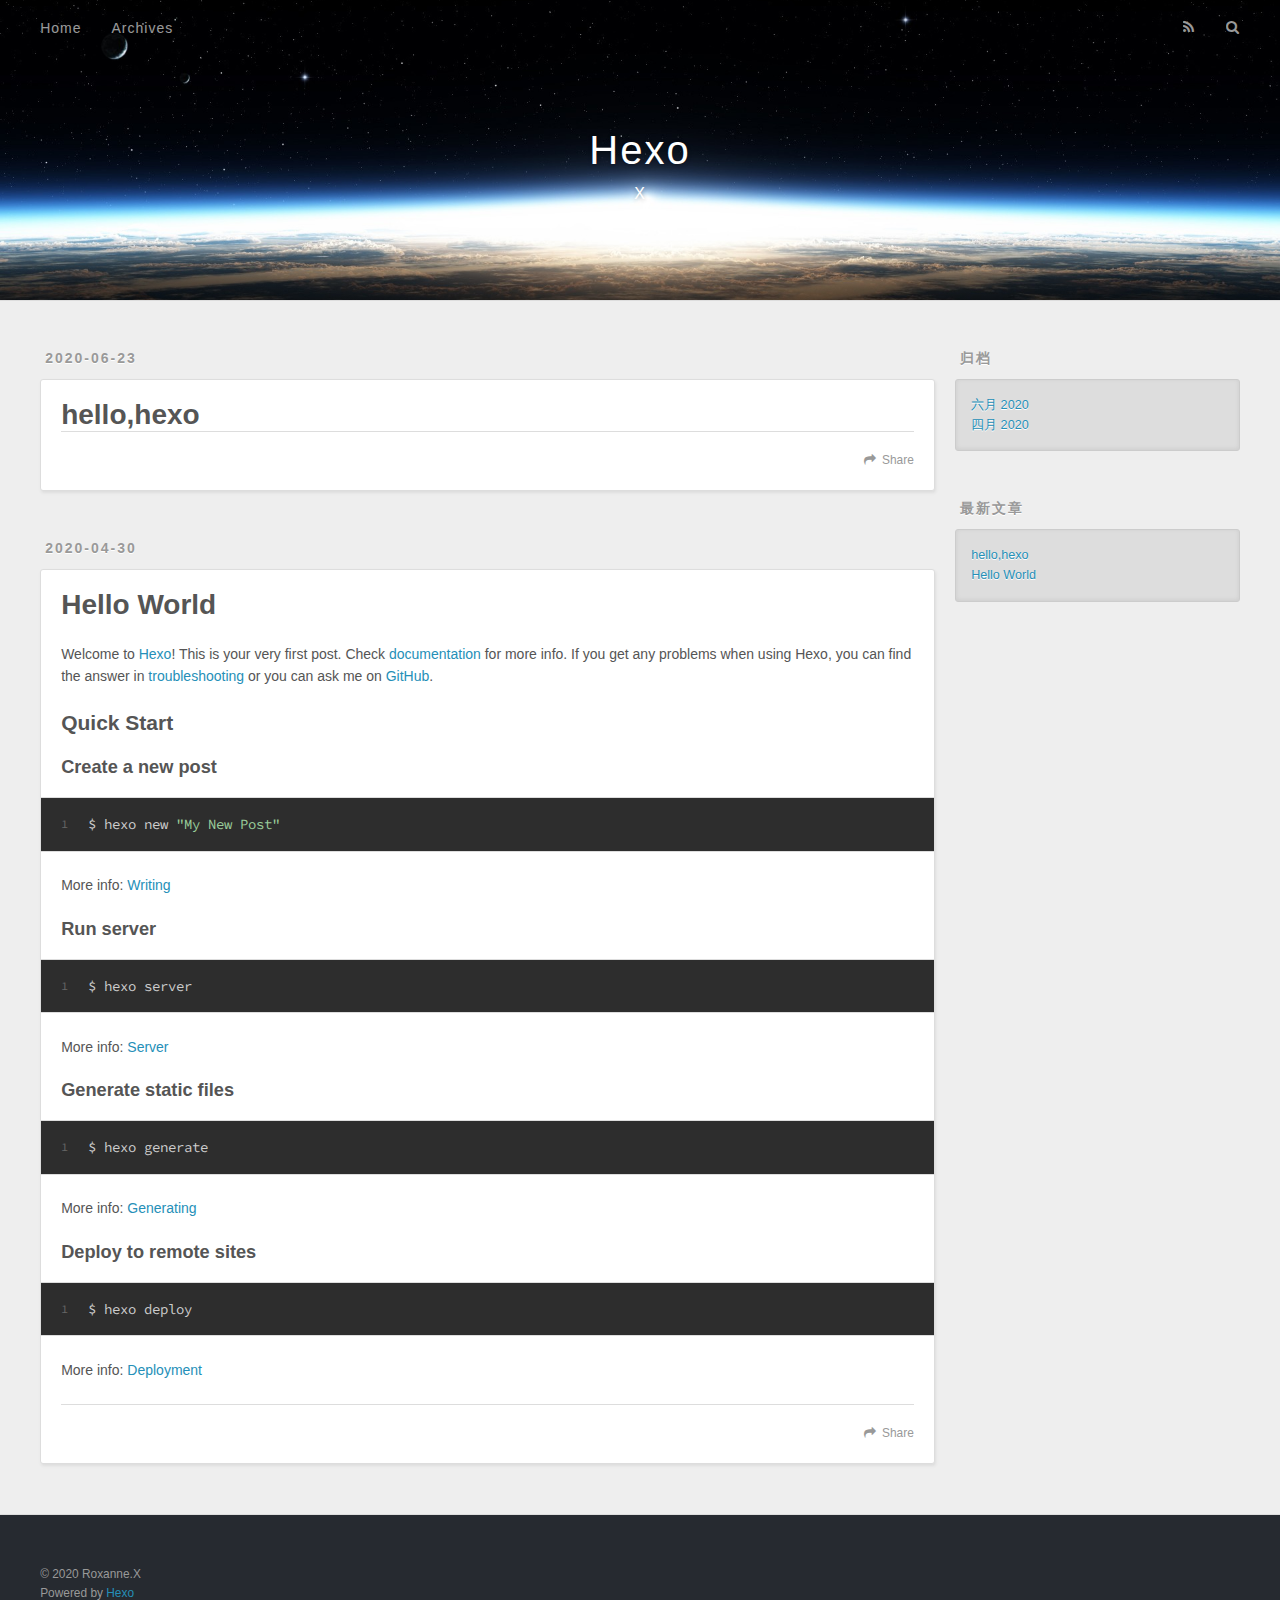
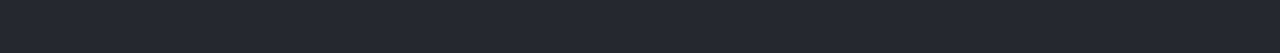
==== index.html @ 1c138899 "Site updated: 2020-06-23 10:23:18" ====
<!DOCTYPE html>
<html>
<head>
  <meta charset="utf-8">
  

  
  <title>Hexo</title>
  <meta name="viewport" content="width=device-width, initial-scale=1, maximum-scale=1">
  <meta name="description" content="growing">
<meta property="og:type" content="website">
<meta property="og:title" content="Hexo">
<meta property="og:url" content="http://r_x.com/index.html">
<meta property="og:site_name" content="Hexo">
<meta property="og:description" content="growing">
<meta property="og:locale" content="zh_CN">
<meta property="article:author" content="Roxanne.X">
<meta name="twitter:card" content="summary">
  
    <link rel="alternate" href="/atom.xml" title="Hexo" type="application/atom+xml">
  
  
    <link rel="icon" href="/favicon.png">
  
  
    <link href="//fonts.googleapis.com/css?family=Source+Code+Pro" rel="stylesheet" type="text/css">
  
  
<link rel="stylesheet" href="/css/style.css">

<meta name="generator" content="Hexo 4.2.1"></head>

<body>
  <div id="container">
    <div id="wrap">
      <header id="header">
  <div id="banner"></div>
  <div id="header-outer" class="outer">
    <div id="header-title" class="inner">
      <h1 id="logo-wrap">
        <a href="/" id="logo">Hexo</a>
      </h1>
      
        <h2 id="subtitle-wrap">
          <a href="/" id="subtitle">X</a>
        </h2>
      
    </div>
    <div id="header-inner" class="inner">
      <nav id="main-nav">
        <a id="main-nav-toggle" class="nav-icon"></a>
        
          <a class="main-nav-link" href="/">Home</a>
        
          <a class="main-nav-link" href="/archives">Archives</a>
        
      </nav>
      <nav id="sub-nav">
        
          <a id="nav-rss-link" class="nav-icon" href="/atom.xml" title="RSS Feed"></a>
        
        <a id="nav-search-btn" class="nav-icon" title="搜索"></a>
      </nav>
      <div id="search-form-wrap">
        <form action="//google.com/search" method="get" accept-charset="UTF-8" class="search-form"><input type="search" name="q" class="search-form-input" placeholder="Search"><button type="submit" class="search-form-submit">&#xF002;</button><input type="hidden" name="sitesearch" value="http://r_x.com"></form>
      </div>
    </div>
  </div>
</header>
      <div class="outer">
        <section id="main">
  
    <article id="post-hello-hexo" class="article article-type-post" itemscope itemprop="blogPost">
  <div class="article-meta">
    <a href="/2020/06/23/hello-hexo/" class="article-date">
  <time datetime="2020-06-23T02:22:44.000Z" itemprop="datePublished">2020-06-23</time>
</a>
    
  </div>
  <div class="article-inner">
    
    
      <header class="article-header">
        
  
    <h1 itemprop="name">
      <a class="article-title" href="/2020/06/23/hello-hexo/">hello,hexo</a>
    </h1>
  

      </header>
    
    <div class="article-entry" itemprop="articleBody">
      
        
      
    </div>
    <footer class="article-footer">
      <a data-url="http://r_x.com/2020/06/23/hello-hexo/" data-id="ckbrb10vx0000uhgq2bxtdkr6" class="article-share-link">Share</a>
      
      
    </footer>
  </div>
  
</article>


  
    <article id="post-hello-world" class="article article-type-post" itemscope itemprop="blogPost">
  <div class="article-meta">
    <a href="/2020/04/30/hello-world/" class="article-date">
  <time datetime="2020-04-30T02:50:17.452Z" itemprop="datePublished">2020-04-30</time>
</a>
    
  </div>
  <div class="article-inner">
    
    
      <header class="article-header">
        
  
    <h1 itemprop="name">
      <a class="article-title" href="/2020/04/30/hello-world/">Hello World</a>
    </h1>
  

      </header>
    
    <div class="article-entry" itemprop="articleBody">
      
        <p>Welcome to <a href="https://hexo.io/" target="_blank" rel="noopener">Hexo</a>! This is your very first post. Check <a href="https://hexo.io/docs/" target="_blank" rel="noopener">documentation</a> for more info. If you get any problems when using Hexo, you can find the answer in <a href="https://hexo.io/docs/troubleshooting.html" target="_blank" rel="noopener">troubleshooting</a> or you can ask me on <a href="https://github.com/hexojs/hexo/issues" target="_blank" rel="noopener">GitHub</a>.</p>
<h2 id="Quick-Start"><a href="#Quick-Start" class="headerlink" title="Quick Start"></a>Quick Start</h2><h3 id="Create-a-new-post"><a href="#Create-a-new-post" class="headerlink" title="Create a new post"></a>Create a new post</h3><figure class="highlight bash"><table><tr><td class="gutter"><pre><span class="line">1</span></pre></td><td class="code"><pre><span class="line">$ hexo new <span class="string">"My New Post"</span></span></pre></td></tr></table></figure>

<p>More info: <a href="https://hexo.io/docs/writing.html" target="_blank" rel="noopener">Writing</a></p>
<h3 id="Run-server"><a href="#Run-server" class="headerlink" title="Run server"></a>Run server</h3><figure class="highlight bash"><table><tr><td class="gutter"><pre><span class="line">1</span></pre></td><td class="code"><pre><span class="line">$ hexo server</span></pre></td></tr></table></figure>

<p>More info: <a href="https://hexo.io/docs/server.html" target="_blank" rel="noopener">Server</a></p>
<h3 id="Generate-static-files"><a href="#Generate-static-files" class="headerlink" title="Generate static files"></a>Generate static files</h3><figure class="highlight bash"><table><tr><td class="gutter"><pre><span class="line">1</span></pre></td><td class="code"><pre><span class="line">$ hexo generate</span></pre></td></tr></table></figure>

<p>More info: <a href="https://hexo.io/docs/generating.html" target="_blank" rel="noopener">Generating</a></p>
<h3 id="Deploy-to-remote-sites"><a href="#Deploy-to-remote-sites" class="headerlink" title="Deploy to remote sites"></a>Deploy to remote sites</h3><figure class="highlight bash"><table><tr><td class="gutter"><pre><span class="line">1</span></pre></td><td class="code"><pre><span class="line">$ hexo deploy</span></pre></td></tr></table></figure>

<p>More info: <a href="https://hexo.io/docs/one-command-deployment.html" target="_blank" rel="noopener">Deployment</a></p>

      
    </div>
    <footer class="article-footer">
      <a data-url="http://r_x.com/2020/04/30/hello-world/" data-id="ck9m6hqnc0000xygqeaa0fsau" class="article-share-link">Share</a>
      
      
    </footer>
  </div>
  
</article>


  


</section>
        
          <aside id="sidebar">
  
    

  
    

  
    
  
    
  <div class="widget-wrap">
    <h3 class="widget-title">归档</h3>
    <div class="widget">
      <ul class="archive-list"><li class="archive-list-item"><a class="archive-list-link" href="/archives/2020/06/">六月 2020</a></li><li class="archive-list-item"><a class="archive-list-link" href="/archives/2020/04/">四月 2020</a></li></ul>
    </div>
  </div>


  
    
  <div class="widget-wrap">
    <h3 class="widget-title">最新文章</h3>
    <div class="widget">
      <ul>
        
          <li>
            <a href="/2020/06/23/hello-hexo/">hello,hexo</a>
          </li>
        
          <li>
            <a href="/2020/04/30/hello-world/">Hello World</a>
          </li>
        
      </ul>
    </div>
  </div>

  
</aside>
        
      </div>
      <footer id="footer">
  
  <div class="outer">
    <div id="footer-info" class="inner">
      &copy; 2020 Roxanne.X<br>
      Powered by <a href="http://hexo.io/" target="_blank">Hexo</a>
    </div>
  </div>
</footer>
    </div>
    <nav id="mobile-nav">
  
    <a href="/" class="mobile-nav-link">Home</a>
  
    <a href="/archives" class="mobile-nav-link">Archives</a>
  
</nav>
    

<script src="//ajax.googleapis.com/ajax/libs/jquery/2.0.3/jquery.min.js"></script>


  
<link rel="stylesheet" href="/fancybox/jquery.fancybox.css">

  
<script src="/fancybox/jquery.fancybox.pack.js"></script>




<script src="/js/script.js"></script>




  </div>
</body>
</html>
---- css/style.css ----
body {
  width: 100%;
}
body:before,
body:after {
  content: "";
  display: table;
}
body:after {
  clear: both;
}
html,
body,
div,
span,
applet,
object,
iframe,
h1,
h2,
h3,
h4,
h5,
h6,
p,
blockquote,
pre,
a,
abbr,
acronym,
address,
big,
cite,
code,
del,
dfn,
em,
img,
ins,
kbd,
q,
s,
samp,
small,
strike,
strong,
sub,
sup,
tt,
var,
dl,
dt,
dd,
ol,
ul,
li,
fieldset,
form,
label,
legend,
table,
caption,
tbody,
tfoot,
thead,
tr,
th,
td {
  margin: 0;
  padding: 0;
  border: 0;
  outline: 0;
  font-weight: inherit;
  font-style: inherit;
  font-family: inherit;
  font-size: 100%;
  vertical-align: baseline;
}
body {
  line-height: 1;
  color: #000;
  background: #fff;
}
ol,
ul {
  list-style: none;
}
table {
  border-collapse: separate;
  border-spacing: 0;
  vertical-align: middle;
}
caption,
th,
td {
  text-align: left;
  font-weight: normal;
  vertical-align: middle;
}
a img {
  border: none;
}
input,
button {
  margin: 0;
  padding: 0;
}
input::-moz-focus-inner,
button::-moz-focus-inner {
  border: 0;
  padding: 0;
}
@font-face {
  font-family: FontAwesome;
  font-style: normal;
  font-weight: normal;
  src: url("fonts/fontawesome-webfont.eot?v=#4.0.3");
  src: url("fonts/fontawesome-webfont.eot?#iefix&v=#4.0.3") format("embedded-opentype"), url("fonts/fontawesome-webfont.woff?v=#4.0.3") format("woff"), url("fonts/fontawesome-webfont.ttf?v=#4.0.3") format("truetype"), url("fonts/fontawesome-webfont.svg#fontawesomeregular?v=#4.0.3") format("svg");
}
html,
body,
#container {
  height: 100%;
}
body {
  background: #eee;
  font: 14px -apple-system, BlinkMacSystemFont, "Segoe UI", "Roboto", "Oxygen", "Ubuntu", "Cantarell", "Fira Sans", "Droid Sans", "Helvetica Neue", sans-serif;
  -webkit-text-size-adjust: 100%;
}
.outer {
  max-width: 1220px;
  margin: 0 auto;
  padding: 0 20px;
}
.outer:before,
.outer:after {
  content: "";
  display: table;
}
.outer:after {
  clear: both;
}
.inner {
  display: inline;
  float: left;
  width: 98.33333333333333%;
  margin: 0 0.833333333333333%;
}
.left,
.alignleft {
  float: left;
}
.right,
.alignright {
  float: right;
}
.clear {
  clear: both;
}
#container {
  position: relative;
}
.mobile-nav-on {
  overflow: hidden;
}
#wrap {
  height: 100%;
  width: 100%;
  position: absolute;
  top: 0;
  left: 0;
  -webkit-transition: 0.2s ease-out;
  -moz-transition: 0.2s ease-out;
  -ms-transition: 0.2s ease-out;
  transition: 0.2s ease-out;
  z-index: 1;
  background: #eee;
}
.mobile-nav-on #wrap {
  left: 280px;
}
@media screen and (min-width: 768px) {
  #main {
    display: inline;
    float: left;
    width: 73.33333333333333%;
    margin: 0 0.833333333333333%;
  }
}
.article-date,
.article-category-link,
.archive-year,
.widget-title {
  text-decoration: none;
  text-transform: uppercase;
  letter-spacing: 2px;
  color: #999;
  margin-bottom: 1em;
  margin-left: 5px;
  line-height: 1em;
  text-shadow: 0 1px #fff;
  font-weight: bold;
}
.article-inner,
.archive-article-inner {
  background: #fff;
  -webkit-box-shadow: 1px 2px 3px #ddd;
  box-shadow: 1px 2px 3px #ddd;
  border: 1px solid #ddd;
  border-radius: 3px;
}
.article-entry h1,
.widget h1 {
  font-size: 2em;
}
.article-entry h2,
.widget h2 {
  font-size: 1.5em;
}
.article-entry h3,
.widget h3 {
  font-size: 1.3em;
}
.article-entry h4,
.widget h4 {
  font-size: 1.2em;
}
.article-entry h5,
.widget h5 {
  font-size: 1em;
}
.article-entry h6,
.widget h6 {
  font-size: 1em;
  color: #999;
}
.article-entry hr,
.widget hr {
  border: 1px dashed #ddd;
}
.article-entry strong,
.widget strong {
  font-weight: bold;
}
.article-entry em,
.widget em,
.article-entry cite,
.widget cite {
  font-style: italic;
}
.article-entry sup,
.widget sup,
.article-entry sub,
.widget sub {
  font-size: 0.75em;
  line-height: 0;
  position: relative;
  vertical-align: baseline;
}
.article-entry sup,
.widget sup {
  top: -0.5em;
}
.article-entry sub,
.widget sub {
  bottom: -0.2em;
}
.article-entry small,
.widget small {
  font-size: 0.85em;
}
.article-entry acronym,
.widget acronym,
.article-entry abbr,
.widget abbr {
  border-bottom: 1px dotted;
}
.article-entry ul,
.widget ul,
.article-entry ol,
.widget ol,
.article-entry dl,
.widget dl {
  margin: 0 20px;
  line-height: 1.6em;
}
.article-entry ul ul,
.widget ul ul,
.article-entry ol ul,
.widget ol ul,
.article-entry ul ol,
.widget ul ol,
.article-entry ol ol,
.widget ol ol {
  margin-top: 0;
  margin-bottom: 0;
}
.article-entry ul,
.widget ul {
  list-style: disc;
}
.article-entry ol,
.widget ol {
  list-style: decimal;
}
.article-entry dt,
.widget dt {
  font-weight: bold;
}
#header {
  height: 300px;
  position: relative;
  border-bottom: 1px solid #ddd;
}
#header:before,
#header:after {
  content: "";
  position: absolute;
  left: 0;
  right: 0;
  height: 40px;
}
#header:before {
  top: 0;
  background: -webkit-linear-gradient(rgba(0,0,0,0.2), transparent);
  background: -moz-linear-gradient(rgba(0,0,0,0.2), transparent);
  background: -ms-linear-gradient(rgba(0,0,0,0.2), transparent);
  background: linear-gradient(rgba(0,0,0,0.2), transparent);
}
#header:after {
  bottom: 0;
  background: -webkit-linear-gradient(transparent, rgba(0,0,0,0.2));
  background: -moz-linear-gradient(transparent, rgba(0,0,0,0.2));
  background: -ms-linear-gradient(transparent, rgba(0,0,0,0.2));
  background: linear-gradient(transparent, rgba(0,0,0,0.2));
}
#header-outer {
  height: 100%;
  position: relative;
}
#header-inner {
  position: relative;
  overflow: hidden;
}
#banner {
  position: absolute;
  top: 0;
  left: 0;
  width: 100%;
  height: 100%;
  background: url("images/banner.jpg") center #000;
  -webkit-background-size: cover;
  -moz-background-size: cover;
  background-size: cover;
  z-index: -1;
}
#header-title {
  text-align: center;
  height: 40px;
  position: absolute;
  top: 50%;
  left: 0;
  margin-top: -20px;
}
#logo,
#subtitle {
  text-decoration: none;
  color: #fff;
  font-weight: 300;
  text-shadow: 0 1px 4px rgba(0,0,0,0.3);
}
#logo {
  font-size: 40px;
  line-height: 40px;
  letter-spacing: 2px;
}
#subtitle {
  font-size: 16px;
  line-height: 16px;
  letter-spacing: 1px;
}
#subtitle-wrap {
  margin-top: 16px;
}
#main-nav {
  float: left;
  margin-left: -15px;
}
.nav-icon,
.main-nav-link {
  float: left;
  color: #fff;
  opacity: 0.6;
  text-decoration: none;
  text-shadow: 0 1px rgba(0,0,0,0.2);
  -webkit-transition: opacity 0.2s;
  -moz-transition: opacity 0.2s;
  -ms-transition: opacity 0.2s;
  transition: opacity 0.2s;
  display: block;
  padding: 20px 15px;
}
.nav-icon:hover,
.main-nav-link:hover {
  opacity: 1;
}
.nav-icon {
  font-family: FontAwesome;
  text-align: center;
  font-size: 14px;
  width: 14px;
  height: 14px;
  padding: 20px 15px;
  position: relative;
  cursor: pointer;
}
.main-nav-link {
  font-weight: 300;
  letter-spacing: 1px;
}
@media screen and (max-width: 479px) {
  .main-nav-link {
    display: none;
  }
}
#main-nav-toggle {
  display: none;
}
#main-nav-toggle:before {
  content: "\f0c9";
}
@media screen and (max-width: 479px) {
  #main-nav-toggle {
    display: block;
  }
}
#sub-nav {
  float: right;
  margin-right: -15px;
}
#nav-rss-link:before {
  content: "\f09e";
}
#nav-search-btn:before {
  content: "\f002";
}
#search-form-wrap {
  position: absolute;
  top: 15px;
  width: 150px;
  height: 30px;
  right: -150px;
  opacity: 0;
  -webkit-transition: 0.2s ease-out;
  -moz-transition: 0.2s ease-out;
  -ms-transition: 0.2s ease-out;
  transition: 0.2s ease-out;
}
#search-form-wrap.on {
  opacity: 1;
  right: 0;
}
@media screen and (max-width: 479px) {
  #search-form-wrap {
    width: 100%;
    right: -100%;
  }
}
.search-form {
  position: absolute;
  top: 0;
  left: 0;
  right: 0;
  background: #fff;
  padding: 5px 15px;
  border-radius: 15px;
  -webkit-box-shadow: 0 0 10px rgba(0,0,0,0.3);
  box-shadow: 0 0 10px rgba(0,0,0,0.3);
}
.search-form-input {
  border: none;
  background: none;
  color: #555;
  width: 100%;
  font: 13px -apple-system, BlinkMacSystemFont, "Segoe UI", "Roboto", "Oxygen", "Ubuntu", "Cantarell", "Fira Sans", "Droid Sans", "Helvetica Neue", sans-serif;
  outline: none;
}
.search-form-input::-webkit-search-results-decoration,
.search-form-input::-webkit-search-cancel-button {
  -webkit-appearance: none;
}
.search-form-submit {
  position: absolute;
  top: 50%;
  right: 10px;
  margin-top: -7px;
  font: 13px FontAwesome;
  border: none;
  background: none;
  color: #bbb;
  cursor: pointer;
}
.search-form-submit:hover,
.search-form-submit:focus {
  color: #777;
}
.article {
  margin: 50px 0;
}
.article-inner {
  overflow: hidden;
}
.article-meta:before,
.article-meta:after {
  content: "";
  display: table;
}
.article-meta:after {
  clear: both;
}
.article-date {
  float: left;
}
.article-category {
  float: left;
  line-height: 1em;
  color: #ccc;
  text-shadow: 0 1px #fff;
  margin-left: 8px;
}
.article-category:before {
  content: "\2022";
}
.article-category-link {
  margin: 0 12px 1em;
}
.article-header {
  padding: 20px 20px 0;
}
.article-title {
  text-decoration: none;
  font-size: 2em;
  font-weight: bold;
  color: #555;
  line-height: 1.1em;
  -webkit-transition: color 0.2s;
  -moz-transition: color 0.2s;
  -ms-transition: color 0.2s;
  transition: color 0.2s;
}
a.article-title:hover {
  color: #258fb8;
}
.article-entry {
  color: #555;
  padding: 0 20px;
}
.article-entry:before,
.article-entry:after {
  content: "";
  display: table;
}
.article-entry:after {
  clear: both;
}
.article-entry p,
.article-entry table {
  line-height: 1.6em;
  margin: 1.6em 0;
}
.article-entry h1,
.article-entry h2,
.article-entry h3,
.article-entry h4,
.article-entry h5,
.article-entry h6 {
  font-weight: bold;
}
.article-entry h1,
.article-entry h2,
.article-entry h3,
.article-entry h4,
.article-entry h5,
.article-entry h6 {
  line-height: 1.1em;
  margin: 1.1em 0;
}
.article-entry a {
  color: #258fb8;
  text-decoration: none;
}
.article-entry a:hover {
  text-decoration: underline;
}
.article-entry ul,
.article-entry ol,
.article-entry dl {
  margin-top: 1.6em;
  margin-bottom: 1.6em;
}
.article-entry img,
.article-entry video {
  max-width: 100%;
  height: auto;
  display: block;
  margin: auto;
}
.article-entry iframe {
  border: none;
}
.article-entry table {
  width: 100%;
  border-collapse: collapse;
  border-spacing: 0;
}
.article-entry th {
  font-weight: bold;
  border-bottom: 3px solid #ddd;
  padding-bottom: 0.5em;
}
.article-entry td {
  border-bottom: 1px solid #ddd;
  padding: 10px 0;
}
.article-entry blockquote {
  font-family: Georgia, "Times New Roman", serif;
  font-size: 1.4em;
  margin: 1.6em 20px;
  text-align: center;
}
.article-entry blockquote footer {
  font-size: 14px;
  margin: 1.6em 0;
  font-family: -apple-system, BlinkMacSystemFont, "Segoe UI", "Roboto", "Oxygen", "Ubuntu", "Cantarell", "Fira Sans", "Droid Sans", "Helvetica Neue", sans-serif;
}
.article-entry blockquote footer cite:before {
  content: "—";
  padding: 0 0.5em;
}
.article-entry .pullquote {
  text-align: left;
  width: 45%;
  margin: 0;
}
.article-entry .pullquote.left {
  margin-left: 0.5em;
  margin-right: 1em;
}
.article-entry .pullquote.right {
  margin-right: 0.5em;
  margin-left: 1em;
}
.article-entry .caption {
  color: #999;
  display: block;
  font-size: 0.9em;
  margin-top: 0.5em;
  position: relative;
  text-align: center;
}
.article-entry .video-container {
  position: relative;
  padding-top: 56.25%;
  height: 0;
  overflow: hidden;
}
.article-entry .video-container iframe,
.article-entry .video-container object,
.article-entry .video-container embed {
  position: absolute;
  top: 0;
  left: 0;
  width: 100%;
  height: 100%;
  margin-top: 0;
}
.article-more-link a {
  display: inline-block;
  line-height: 1em;
  padding: 6px 15px;
  border-radius: 15px;
  background: #eee;
  color: #999;
  text-shadow: 0 1px #fff;
  text-decoration: none;
}
.article-more-link a:hover {
  background: #258fb8;
  color: #fff;
  text-decoration: none;
  text-shadow: 0 1px #1e7293;
}
.article-footer {
  font-size: 0.85em;
  line-height: 1.6em;
  border-top: 1px solid #ddd;
  padding-top: 1.6em;
  margin: 0 20px 20px;
}
.article-footer:before,
.article-footer:after {
  content: "";
  display: table;
}
.article-footer:after {
  clear: both;
}
.article-footer a {
  color: #999;
  text-decoration: none;
}
.article-footer a:hover {
  color: #555;
}
.article-tag-list-item {
  float: left;
  margin-right: 10px;
}
.article-tag-list-link:before {
  content: "#";
}
.article-comment-link {
  float: right;
}
.article-comment-link:before {
  content: "\f075";
  font-family: FontAwesome;
  padding-right: 8px;
}
.article-share-link {
  cursor: pointer;
  float: right;
  margin-left: 20px;
}
.article-share-link:before {
  content: "\f064";
  font-family: FontAwesome;
  padding-right: 6px;
}
#article-nav {
  position: relative;
}
#article-nav:before,
#article-nav:after {
  content: "";
  display: table;
}
#article-nav:after {
  clear: both;
}
@media screen and (min-width: 768px) {
  #article-nav {
    margin: 50px 0;
  }
  #article-nav:before {
    width: 8px;
    height: 8px;
    position: absolute;
    top: 50%;
    left: 50%;
    margin-top: -4px;
    margin-left: -4px;
    content: "";
    border-radius: 50%;
    background: #ddd;
    -webkit-box-shadow: 0 1px 2px #fff;
    box-shadow: 0 1px 2px #fff;
  }
}
.article-nav-link-wrap {
  text-decoration: none;
  text-shadow: 0 1px #fff;
  color: #999;
  -webkit-box-sizing: border-box;
  -moz-box-sizing: border-box;
  box-sizing: border-box;
  margin-top: 50px;
  text-align: center;
  display: block;
}
.article-nav-link-wrap:hover {
  color: #555;
}
@media screen and (min-width: 768px) {
  .article-nav-link-wrap {
    width: 50%;
    margin-top: 0;
  }
}
@media screen and (min-width: 768px) {
  #article-nav-newer {
    float: left;
    text-align: right;
    padding-right: 20px;
  }
}
@media screen and (min-width: 768px) {
  #article-nav-older {
    float: right;
    text-align: left;
    padding-left: 20px;
  }
}
.article-nav-caption {
  text-transform: uppercase;
  letter-spacing: 2px;
  color: #ddd;
  line-height: 1em;
  font-weight: bold;
}
#article-nav-newer .article-nav-caption {
  margin-right: -2px;
}
.article-nav-title {
  font-size: 0.85em;
  line-height: 1.6em;
  margin-top: 0.5em;
}
.article-share-box {
  position: absolute;
  display: none;
  background: #fff;
  -webkit-box-shadow: 1px 2px 10px rgba(0,0,0,0.2);
  box-shadow: 1px 2px 10px rgba(0,0,0,0.2);
  border-radius: 3px;
  margin-left: -145px;
  overflow: hidden;
  z-index: 1;
}
.article-share-box.on {
  display: block;
}
.article-share-input {
  width: 100%;
  background: none;
  -webkit-box-sizing: border-box;
  -moz-box-sizing: border-box;
  box-sizing: border-box;
  font: 14px -apple-system, BlinkMacSystemFont, "Segoe UI", "Roboto", "Oxygen", "Ubuntu", "Cantarell", "Fira Sans", "Droid Sans", "Helvetica Neue", sans-serif;
  padding: 0 15px;
  color: #555;
  outline: none;
  border: 1px solid #ddd;
  border-radius: 3px 3px 0 0;
  height: 36px;
  line-height: 36px;
}
.article-share-links {
  background: #eee;
}
.article-share-links:before,
.article-share-links:after {
  content: "";
  display: table;
}
.article-share-links:after {
  clear: both;
}
.article-share-twitter,
.article-share-facebook,
.article-share-pinterest,
.article-share-google {
  width: 50px;
  height: 36px;
  display: block;
  float: left;
  position: relative;
  color: #999;
  text-shadow: 0 1px #fff;
}
.article-share-twitter:before,
.article-share-facebook:before,
.article-share-pinterest:before,
.article-share-google:before {
  font-size: 20px;
  font-family: FontAwesome;
  width: 20px;
  height: 20px;
  position: absolute;
  top: 50%;
  left: 50%;
  margin-top: -10px;
  margin-left: -10px;
  text-align: center;
}
.article-share-twitter:hover,
.article-share-facebook:hover,
.article-share-pinterest:hover,
.article-share-google:hover {
  color: #fff;
}
.article-share-twitter:before {
  content: "\f099";
}
.article-share-twitter:hover {
  background: #00aced;
  text-shadow: 0 1px #008abe;
}
.article-share-facebook:before {
  content: "\f09a";
}
.article-share-facebook:hover {
  background: #3b5998;
  text-shadow: 0 1px #2f477a;
}
.article-share-pinterest:before {
  content: "\f0d2";
}
.article-share-pinterest:hover {
  background: #cb2027;
  text-shadow: 0 1px #a21a1f;
}
.article-share-google:before {
  content: "\f0d5";
}
.article-share-google:hover {
  background: #dd4b39;
  text-shadow: 0 1px #be3221;
}
.article-gallery {
  background: #000;
  position: relative;
}
.article-gallery-photos {
  position: relative;
  overflow: hidden;
}
.article-gallery-img {
  display: none;
  max-width: 100%;
}
.article-gallery-img:first-child {
  display: block;
}
.article-gallery-img.loaded {
  position: absolute;
  display: block;
}
.article-gallery-img img {
  display: block;
  max-width: 100%;
  margin: 0 auto;
}
#comments {
  background: #fff;
  -webkit-box-shadow: 1px 2px 3px #ddd;
  box-shadow: 1px 2px 3px #ddd;
  padding: 20px;
  border: 1px solid #ddd;
  border-radius: 3px;
  margin: 50px 0;
}
#comments a {
  color: #258fb8;
}
.archives-wrap {
  margin: 50px 0;
}
.archives:before,
.archives:after {
  content: "";
  display: table;
}
.archives:after {
  clear: both;
}
.archive-year-wrap {
  margin-bottom: 1em;
}
.archives {
  -webkit-column-gap: 10px;
  -moz-column-gap: 10px;
  column-gap: 10px;
}
@media screen and (min-width: 480px) and (max-width: 767px) {
  .archives {
    -webkit-column-count: 2;
    -moz-column-count: 2;
    column-count: 2;
  }
}
@media screen and (min-width: 768px) {
  .archives {
    -webkit-column-count: 3;
    -moz-column-count: 3;
    column-count: 3;
  }
}
.archive-article {
  -webkit-column-break-inside: avoid;
  page-break-inside: avoid;
  overflow: hidden;
  break-inside: avoid-column;
}
.archive-article-inner {
  padding: 10px;
  margin-bottom: 15px;
}
.archive-article-title {
  text-decoration: none;
  font-weight: bold;
  color: #555;
  -webkit-transition: color 0.2s;
  -moz-transition: color 0.2s;
  -ms-transition: color 0.2s;
  transition: color 0.2s;
  line-height: 1.6em;
}
.archive-article-title:hover {
  color: #258fb8;
}
.archive-article-footer {
  margin-top: 1em;
}
.archive-article-date {
  color: #999;
  text-decoration: none;
  font-size: 0.85em;
  line-height: 1em;
  margin-bottom: 0.5em;
  display: block;
}
#page-nav {
  margin: 50px auto;
  background: #fff;
  -webkit-box-shadow: 1px 2px 3px #ddd;
  box-shadow: 1px 2px 3px #ddd;
  border: 1px solid #ddd;
  border-radius: 3px;
  text-align: center;
  color: #999;
  overflow: hidden;
}
#page-nav:before,
#page-nav:after {
  content: "";
  display: table;
}
#page-nav:after {
  clear: both;
}
#page-nav a,
#page-nav span {
  padding: 10px 20px;
  line-height: 1;
  height: 2ex;
}
#page-nav a {
  color: #999;
  text-decoration: none;
}
#page-nav a:hover {
  background: #999;
  color: #fff;
}
#page-nav .prev {
  float: left;
}
#page-nav .next {
  float: right;
}
#page-nav .page-number {
  display: inline-block;
}
@media screen and (max-width: 479px) {
  #page-nav .page-number {
    display: none;
  }
}
#page-nav .current {
  color: #555;
  font-weight: bold;
}
#page-nav .space {
  color: #ddd;
}
#footer {
  background: #262a30;
  padding: 50px 0;
  border-top: 1px solid #ddd;
  color: #999;
}
#footer a {
  color: #258fb8;
  text-decoration: none;
}
#footer a:hover {
  text-decoration: underline;
}
#footer-info {
  line-height: 1.6em;
  font-size: 0.85em;
}
.article-entry pre,
.article-entry .highlight {
  background: #2d2d2d;
  margin: 0 -20px;
  padding: 15px 20px;
  border-style: solid;
  border-color: #ddd;
  border-width: 1px 0;
  overflow: auto;
  color: #ccc;
  line-height: 22.400000000000002px;
}
.article-entry .highlight .gutter pre,
.article-entry .gist .gist-file .gist-data .line-numbers {
  color: #666;
  font-size: 0.85em;
}
.article-entry pre,
.article-entry code {
  font-family: "Source Code Pro", Consolas, Monaco, Menlo, Consolas, monospace;
}
.article-entry code {
  background: #eee;
  text-shadow: 0 1px #fff;
  padding: 0 0.3em;
}
.article-entry pre code {
  background: none;
  text-shadow: none;
  padding: 0;
}
.article-entry .highlight pre {
  border: none;
  margin: 0;
  padding: 0;
}
.article-entry .highlight table {
  margin: 0;
  width: auto;
}
.article-entry .highlight td {
  border: none;
  padding: 0;
}
.article-entry .highlight figcaption {
  font-size: 0.85em;
  color: #999;
  line-height: 1em;
  margin-bottom: 1em;
}
.article-entry .highlight figcaption:before,
.article-entry .highlight figcaption:after {
  content: "";
  display: table;
}
.article-entry .highlight figcaption:after {
  clear: both;
}
.article-entry .highlight figcaption a {
  float: right;
}
.article-entry .highlight .gutter pre {
  text-align: right;
  padding-right: 20px;
}
.article-entry .highlight .line {
  height: 22.400000000000002px;
}
.article-entry .highlight .line.marked {
  background: #515151;
}
.article-entry .gist {
  margin: 0 -20px;
  border-style: solid;
  border-color: #ddd;
  border-width: 1px 0;
  background: #2d2d2d;
  padding: 15px 20px 15px 0;
}
.article-entry .gist .gist-file {
  border: none;
  font-family: "Source Code Pro", Consolas, Monaco, Menlo, Consolas, monospace;
  margin: 0;
}
.article-entry .gist .gist-file .gist-data {
  background: none;
  border: none;
}
.article-entry .gist .gist-file .gist-data .line-numbers {
  background: none;
  border: none;
  padding: 0 20px 0 0;
}
.article-entry .gist .gist-file .gist-data .line-data {
  padding: 0 !important;
}
.article-entry .gist .gist-file .highlight {
  margin: 0;
  padding: 0;
  border: none;
}
.article-entry .gist .gist-file .gist-meta {
  background: #2d2d2d;
  color: #999;
  font: 0.85em -apple-system, BlinkMacSystemFont, "Segoe UI", "Roboto", "Oxygen", "Ubuntu", "Cantarell", "Fira Sans", "Droid Sans", "Helvetica Neue", sans-serif;
  text-shadow: 0 0;
  padding: 0;
  margin-top: 1em;
  margin-left: 20px;
}
.article-entry .gist .gist-file .gist-meta a {
  color: #258fb8;
  font-weight: normal;
}
.article-entry .gist .gist-file .gist-meta a:hover {
  text-decoration: underline;
}
pre .comment,
pre .title {
  color: #999;
}
pre .variable,
pre .attribute,
pre .tag,
pre .regexp,
pre .ruby .constant,
pre .xml .tag .title,
pre .xml .pi,
pre .xml .doctype,
pre .html .doctype,
pre .css .id,
pre .css .class,
pre .css .pseudo {
  color: #f2777a;
}
pre .number,
pre .preprocessor,
pre .built_in,
pre .literal,
pre .params,
pre .constant {
  color: #f99157;
}
pre .class,
pre .ruby .class .title,
pre .css .rules .attribute {
  color: #9c9;
}
pre .string,
pre .value,
pre .inheritance,
pre .header,
pre .ruby .symbol,
pre .xml .cdata {
  color: #9c9;
}
pre .css .hexcolor {
  color: #6cc;
}
pre .function,
pre .python .decorator,
pre .python .title,
pre .ruby .function .title,
pre .ruby .title .keyword,
pre .perl .sub,
pre .javascript .title,
pre .coffeescript .title {
  color: #69c;
}
pre .keyword,
pre .javascript .function {
  color: #c9c;
}
@media screen and (max-width: 479px) {
  #mobile-nav {
    position: absolute;
    top: 0;
    left: 0;
    width: 280px;
    height: 100%;
    background: #191919;
    border-right: 1px solid #fff;
  }
}
@media screen and (max-width: 479px) {
  .mobile-nav-link {
    display: block;
    color: #999;
    text-decoration: none;
    padding: 15px 20px;
    font-weight: bold;
  }
  .mobile-nav-link:hover {
    color: #fff;
  }
}
@media screen and (min-width: 768px) {
  #sidebar {
    display: inline;
    float: left;
    width: 23.333333333333332%;
    margin: 0 0.833333333333333%;
  }
}
.widget-wrap {
  margin: 50px 0;
}
.widget {
  color: #777;
  text-shadow: 0 1px #fff;
  background: #ddd;
  -webkit-box-shadow: 0 -1px 4px #ccc inset;
  box-shadow: 0 -1px 4px #ccc inset;
  border: 1px solid #ccc;
  padding: 15px;
  border-radius: 3px;
}
.widget a {
  color: #258fb8;
  text-decoration: none;
}
.widget a:hover {
  text-decoration: underline;
}
.widget ul ul,
.widget ol ul,
.widget dl ul,
.widget ul ol,
.widget ol ol,
.widget dl ol,
.widget ul dl,
.widget ol dl,
.widget dl dl {
  margin-left: 15px;
  list-style: disc;
}
.widget {
  line-height: 1.6em;
  word-wrap: break-word;
  font-size: 0.9em;
}
.widget ul,
.widget ol {
  list-style: none;
  margin: 0;
}
.widget ul ul,
.widget ol ul,
.widget ul ol,
.widget ol ol {
  margin: 0 20px;
}
.widget ul ul,
.widget ol ul {
  list-style: disc;
}
.widget ul ol,
.widget ol ol {
  list-style: decimal;
}
.category-list-count,
.tag-list-count,
.archive-list-count {
  padding-left: 5px;
  color: #999;
  font-size: 0.85em;
}
.category-list-count:before,
.tag-list-count:before,
.archive-list-count:before {
  content: "(";
}
.category-list-count:after,
.tag-list-count:after,
.archive-list-count:after {
  content: ")";
}
.tagcloud a {
  margin-right: 5px;
  display: inline-block;
}
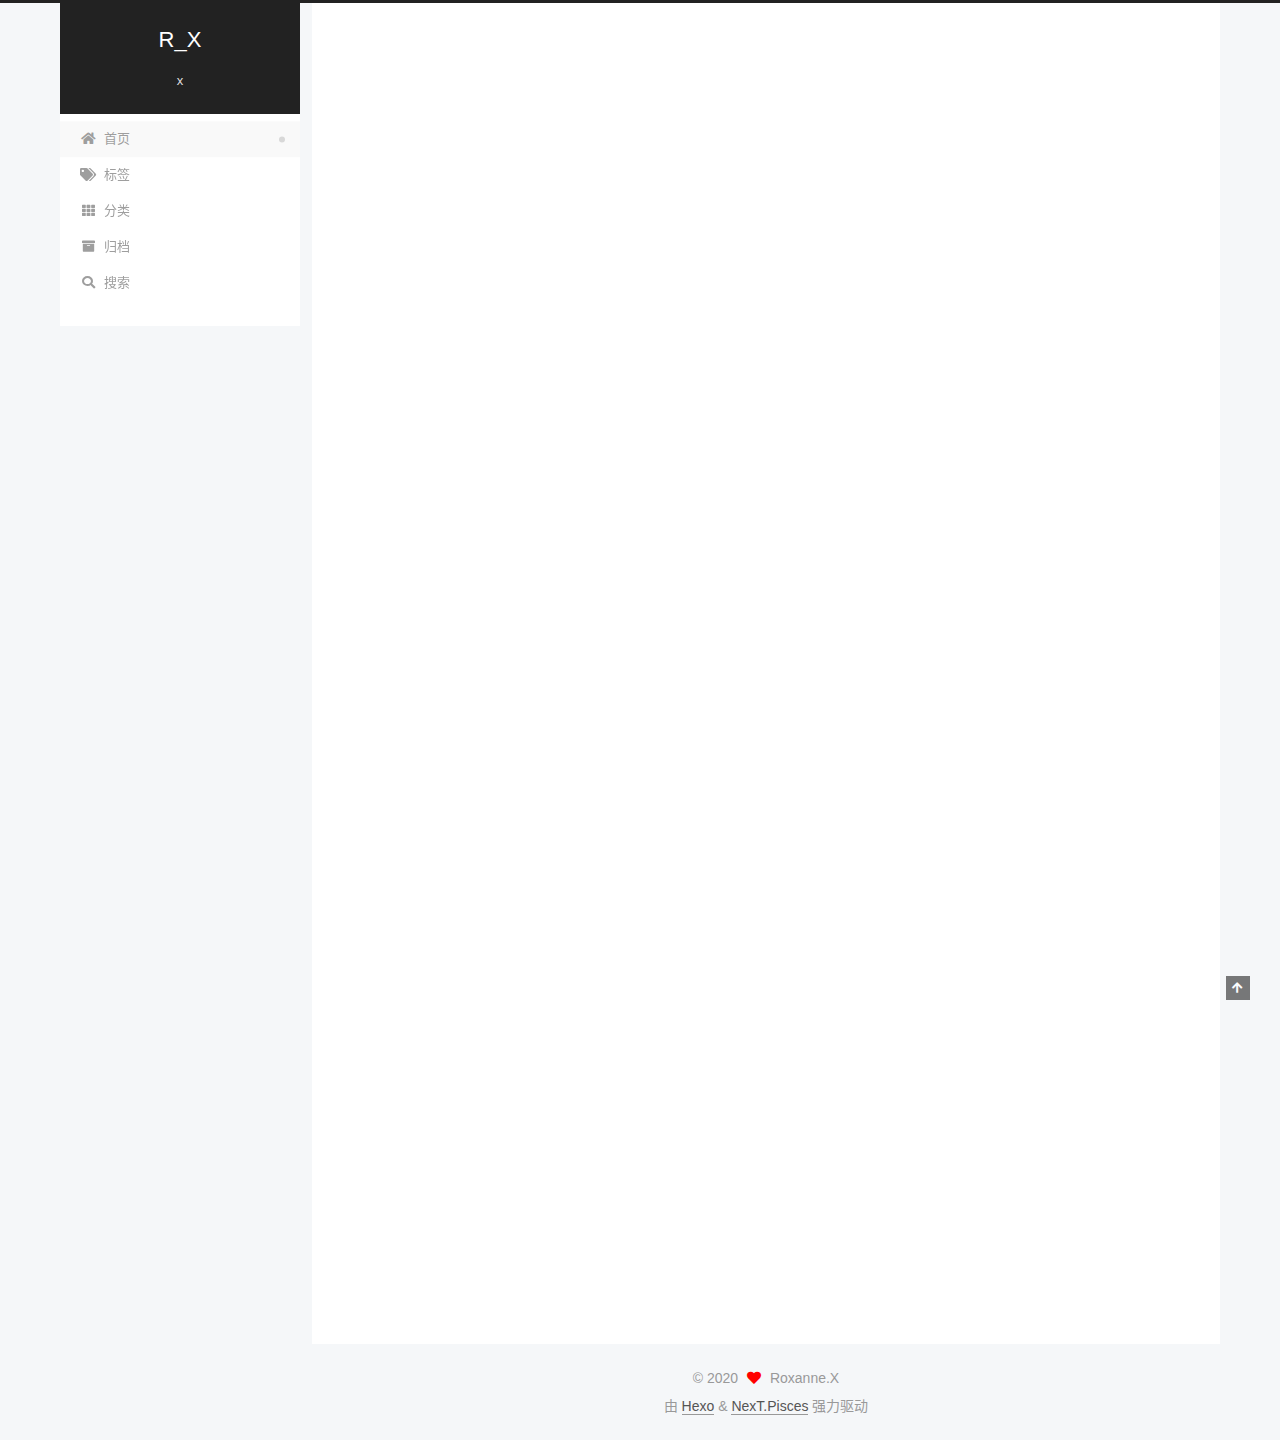
==== commit 1be23c0f: "Site updated: 2020-06-23 14:09:46" ====
--- a/index.html
+++ b/index.html
@@ -1,242 +1,478 @@
 <!DOCTYPE html>
-<html>
+<html lang="zh-CN">
 <head>
-  <meta charset="utf-8">
-  
-
-  
-  <title>Hexo</title>
-  <meta name="viewport" content="width=device-width, initial-scale=1, maximum-scale=1">
-  <meta name="description" content="growing">
+  <meta charset="UTF-8">
+<meta name="viewport" content="width=device-width, initial-scale=1, maximum-scale=2">
+<meta name="theme-color" content="#222">
+<meta name="generator" content="Hexo 4.2.1">
+  <link rel="apple-touch-icon" sizes="180x180" href="/images/header.jpg">
+  <link rel="icon" type="image/png" sizes="32x32" href="/images/header.jpg">
+  <link rel="icon" type="image/png" sizes="16x16" href="/images/header.jpg">
+
+<link rel="stylesheet" href="/css/main.css">
+
+
+<link rel="stylesheet" href="/lib/font-awesome/css/all.min.css">
+
+<script id="hexo-configurations">
+    var NexT = window.NexT || {};
+    var CONFIG = {"hostname":"r_x.com","root":"/","scheme":"Pisces","version":"8.0.0-rc.3","exturl":false,"sidebar":{"position":"left","display":"post","padding":18,"offset":12},"copycode":false,"bookmark":{"enable":false,"color":"#222","save":"auto"},"fancybox":false,"mediumzoom":false,"lazyload":false,"pangu":false,"comments":{"style":"tabs","active":null,"storage":true,"lazyload":false,"nav":null},"algolia":{"hits":{"per_page":10},"labels":{"input_placeholder":"Search for Posts","hits_empty":"We didn't find any results for the search: ${query}","hits_stats":"${hits} results found in ${time} ms"}},"localsearch":{"enable":true,"trigger":"auto","top_n_per_article":1,"unescape":false,"preload":false},"motion":{"enable":true,"async":false,"transition":{"post_block":"fadeIn","post_header":"slideDownIn","post_body":"slideDownIn","coll_header":"slideLeftIn","sidebar":"slideUpIn"}},"path":"search.xml"};
+  </script>
+
+  <meta name="description" content="Be bold, go after what you really want.">
 <meta property="og:type" content="website">
-<meta property="og:title" content="Hexo">
+<meta property="og:title" content="R_X">
 <meta property="og:url" content="http://r_x.com/index.html">
-<meta property="og:site_name" content="Hexo">
-<meta property="og:description" content="growing">
+<meta property="og:site_name" content="R_X">
+<meta property="og:description" content="Be bold, go after what you really want.">
 <meta property="og:locale" content="zh_CN">
 <meta property="article:author" content="Roxanne.X">
 <meta name="twitter:card" content="summary">
-  
-    <link rel="alternate" href="/atom.xml" title="Hexo" type="application/atom+xml">
-  
-  
-    <link rel="icon" href="/favicon.png">
-  
-  
-    <link href="//fonts.googleapis.com/css?family=Source+Code+Pro" rel="stylesheet" type="text/css">
-  
-  
-<link rel="stylesheet" href="/css/style.css">
-
-<meta name="generator" content="Hexo 4.2.1"></head>
-
-<body>
-  <div id="container">
-    <div id="wrap">
-      <header id="header">
-  <div id="banner"></div>
-  <div id="header-outer" class="outer">
-    <div id="header-title" class="inner">
-      <h1 id="logo-wrap">
-        <a href="/" id="logo">Hexo</a>
-      </h1>
-      
-        <h2 id="subtitle-wrap">
-          <a href="/" id="subtitle">X</a>
+
+<link rel="canonical" href="http://r_x.com/">
+
+
+<script id="page-configurations">
+  // https://hexo.io/docs/variables.html
+  CONFIG.page = {
+    sidebar: "",
+    isHome : true,
+    isPost : false,
+    lang   : 'zh-CN'
+  };
+</script>
+
+  <title>R_X</title>
+  
+
+
+
+
+
+
+  <noscript>
+  <style>
+  body { margin-top: 2rem; }
+
+  .use-motion .brand,
+  .use-motion .menu-item,
+  .sidebar-inner,
+  .use-motion .post-block,
+  .use-motion .pagination,
+  .use-motion .comments,
+  .use-motion .post-header,
+  .use-motion .post-body,
+  .use-motion .collection-header { opacity: initial; }
+
+  .use-motion .site-title,
+  .use-motion .site-subtitle {
+    opacity: initial;
+    top: initial;
+  }
+
+  .use-motion .logo-line-before, .use-motion .logo-line-after {
+    transform: scaleX(1);
+  }
+
+  .search-pop-overlay, .sidebar-nav { display: none; }
+  .sidebar-panel { display: block; }
+  </style>
+  <div id="noscript-warning">Theme NexT works best with JavaScript enabled</div>
+</noscript>
+
+<link rel="alternate" href="/atom.xml" title="R_X" type="application/atom+xml">
+</head>
+
+<body itemscope itemtype="http://schema.org/WebPage">
+  <div class="container use-motion">
+    <div class="headband"></div>
+
+    <main class="main">
+      <header class="header" itemscope itemtype="http://schema.org/WPHeader">
+        <div class="header-inner"><div class="site-brand-container">
+  <div class="site-nav-toggle">
+    <div class="toggle" aria-label="切换导航栏">
+        <span class="toggle-line toggle-line-first"></span>
+        <span class="toggle-line toggle-line-middle"></span>
+        <span class="toggle-line toggle-line-last"></span>
+    </div>
+  </div>
+
+  <div class="site-meta">
+
+    <a href="/" class="brand" rel="start">
+      <i class="logo-line-before"></i>
+      <h1 class="site-title">R_X</h1>
+      <i class="logo-line-after"></i>
+    </a>
+      <p class="site-subtitle" itemprop="description">x</p>
+  </div>
+
+  <div class="site-nav-right">
+    <div class="toggle popup-trigger">
+        <i class="fa fa-search fa-fw fa-lg"></i>
+    </div>
+  </div>
+</div>
+
+
+
+<nav class="site-nav">
+  <ul id="menu" class="main-menu menu">
+        <li class="menu-item menu-item-home">
+
+    <a href="/" rel="section"><i class="fa fa-home fa-fw"></i>首页</a>
+
+  </li>
+        <li class="menu-item menu-item-tags">
+
+    <a href="/tags/" rel="section"><i class="fa fa-tags fa-fw"></i>标签</a>
+
+  </li>
+        <li class="menu-item menu-item-categories">
+
+    <a href="/categories/" rel="section"><i class="fa fa-th fa-fw"></i>分类</a>
+
+  </li>
+        <li class="menu-item menu-item-archives">
+
+    <a href="/archives/" rel="section"><i class="fa fa-archive fa-fw"></i>归档</a>
+
+  </li>
+      <li class="menu-item menu-item-search">
+        <a role="button" class="popup-trigger"><i class="fa fa-search fa-fw"></i>搜索
+        </a>
+      </li>
+  </ul>
+</nav>
+
+
+
+  <div class="search-pop-overlay">
+    <div class="popup search-popup">
+        <div class="search-header">
+  <span class="search-icon">
+    <i class="fa fa-search"></i>
+  </span>
+  <div class="search-input-container">
+    <input autocomplete="off" autocapitalize="off"
+           placeholder="搜索..." spellcheck="false"
+           type="search" class="search-input">
+  </div>
+  <span class="popup-btn-close">
+    <i class="fa fa-times-circle"></i>
+  </span>
+</div>
+<div id="search-result">
+  <div id="no-result">
+    <i class="fa fa-spinner fa-pulse fa-5x fa-fw"></i>
+  </div>
+</div>
+
+    </div>
+  </div>
+
+</div>
+          
+  
+  <div class="toggle sidebar-toggle">
+    <span class="toggle-line toggle-line-first"></span>
+    <span class="toggle-line toggle-line-middle"></span>
+    <span class="toggle-line toggle-line-last"></span>
+  </div>
+
+  <aside class="sidebar">
+    <div class="sidebar-inner">
+
+      <ul class="sidebar-nav motion-element">
+        <li class="sidebar-nav-toc">
+          文章目录
+        </li>
+        <li class="sidebar-nav-overview">
+          站点概览
+        </li>
+      </ul>
+
+      <!--noindex-->
+      <div class="post-toc-wrap sidebar-panel">
+      </div>
+      <!--/noindex-->
+
+      <div class="site-overview-wrap sidebar-panel">
+        <div class="site-author motion-element" itemprop="author" itemscope itemtype="http://schema.org/Person">
+    <img class="site-author-image" itemprop="image" alt="Roxanne.X"
+      src="/images/header.jpg">
+  <p class="site-author-name" itemprop="name">Roxanne.X</p>
+  <div class="site-description" itemprop="description">Be bold, go after what you really want.</div>
+</div>
+<div class="site-state-wrap motion-element">
+  <nav class="site-state">
+      <div class="site-state-item site-state-posts">
+          <a href="/archives/">
+        
+          <span class="site-state-item-count">2</span>
+          <span class="site-state-item-name">日志</span>
+        </a>
+      </div>
+  </nav>
+</div>
+
+
+
+      </div>
+    </div>
+  </aside>
+  <div id="sidebar-dimmer"></div>
+
+
+      </header>
+
+      
+  <div class="back-to-top">
+    <i class="fa fa-arrow-up"></i>
+    <span>0%</span>
+  </div>
+
+
+      <div class="main-inner">
+        
+
+        <div class="content index posts-expand">
+          
+      
+  
+  
+  <article itemscope itemtype="http://schema.org/Article" class="post-block" lang="zh-CN">
+    <link itemprop="mainEntityOfPage" href="http://r_x.com/2020/06/23/hello-hexo/">
+
+    <span hidden itemprop="author" itemscope itemtype="http://schema.org/Person">
+      <meta itemprop="image" content="/images/header.jpg">
+      <meta itemprop="name" content="Roxanne.X">
+      <meta itemprop="description" content="Be bold, go after what you really want.">
+    </span>
+
+    <span hidden itemprop="publisher" itemscope itemtype="http://schema.org/Organization">
+      <meta itemprop="name" content="R_X">
+    </span>
+      <header class="post-header">
+        <h2 class="post-title" itemprop="name headline">
+          
+            <a href="/2020/06/23/hello-hexo/" class="post-title-link" itemprop="url">hello,hexo</a>
         </h2>
-      
-    </div>
-    <div id="header-inner" class="inner">
-      <nav id="main-nav">
-        <a id="main-nav-toggle" class="nav-icon"></a>
-        
-          <a class="main-nav-link" href="/">Home</a>
-        
-          <a class="main-nav-link" href="/archives">Archives</a>
-        
-      </nav>
-      <nav id="sub-nav">
-        
-          <a id="nav-rss-link" class="nav-icon" href="/atom.xml" title="RSS Feed"></a>
-        
-        <a id="nav-search-btn" class="nav-icon" title="搜索"></a>
-      </nav>
-      <div id="search-form-wrap">
-        <form action="//google.com/search" method="get" accept-charset="UTF-8" class="search-form"><input type="search" name="q" class="search-form-input" placeholder="Search"><button type="submit" class="search-form-submit">&#xF002;</button><input type="hidden" name="sitesearch" value="http://r_x.com"></form>
+
+        <div class="post-meta">
+            <span class="post-meta-item">
+              <span class="post-meta-item-icon">
+                <i class="far fa-calendar"></i>
+              </span>
+              <span class="post-meta-item-text">发表于</span>
+
+              <time title="创建时间：2020-06-23 10:22:44" itemprop="dateCreated datePublished" datetime="2020-06-23T10:22:44+08:00">2020-06-23</time>
+            </span>
+
+          
+
+        </div>
+      </header>
+
+    
+    
+    
+    <div class="post-body" itemprop="articleBody">
+
+      
+          
+      
+    </div>
+
+    
+    
+    
+      <footer class="post-footer">
+        <div class="post-eof"></div>
+      </footer>
+  </article>
+  
+  
+  
+
+      
+  
+  
+  <article itemscope itemtype="http://schema.org/Article" class="post-block" lang="zh-CN">
+    <link itemprop="mainEntityOfPage" href="http://r_x.com/2020/04/30/hello-world/">
+
+    <span hidden itemprop="author" itemscope itemtype="http://schema.org/Person">
+      <meta itemprop="image" content="/images/header.jpg">
+      <meta itemprop="name" content="Roxanne.X">
+      <meta itemprop="description" content="Be bold, go after what you really want.">
+    </span>
+
+    <span hidden itemprop="publisher" itemscope itemtype="http://schema.org/Organization">
+      <meta itemprop="name" content="R_X">
+    </span>
+      <header class="post-header">
+        <h2 class="post-title" itemprop="name headline">
+          
+            <a href="/2020/04/30/hello-world/" class="post-title-link" itemprop="url">Hello World</a>
+        </h2>
+
+        <div class="post-meta">
+            <span class="post-meta-item">
+              <span class="post-meta-item-icon">
+                <i class="far fa-calendar"></i>
+              </span>
+              <span class="post-meta-item-text">发表于</span>
+
+              <time title="创建时间：2020-04-30 10:50:17" itemprop="dateCreated datePublished" datetime="2020-04-30T10:50:17+08:00">2020-04-30</time>
+            </span>
+              <span class="post-meta-item">
+                <span class="post-meta-item-icon">
+                  <i class="far fa-calendar-check"></i>
+                </span>
+                <span class="post-meta-item-text">更新于</span>
+                <time title="修改时间：2019-12-10 11:36:50" itemprop="dateModified" datetime="2019-12-10T11:36:50+08:00">2019-12-10</time>
+              </span>
+
+          
+
+        </div>
+      </header>
+
+    
+    
+    
+    <div class="post-body" itemprop="articleBody">
+
+      
+          <p>Welcome to <a href="https://hexo.io/" target="_blank" rel="noopener">Hexo</a>! This is your very first post. Check <a href="https://hexo.io/docs/" target="_blank" rel="noopener">documentation</a> for more info. If you get any problems when using Hexo, you can find the answer in <a href="https://hexo.io/docs/troubleshooting.html" target="_blank" rel="noopener">troubleshooting</a> or you can ask me on <a href="https://github.com/hexojs/hexo/issues" target="_blank" rel="noopener">GitHub</a>.</p>
+<h2 id="Quick-Start"><a href="#Quick-Start" class="headerlink" title="Quick Start"></a>Quick Start</h2><h3 id="Create-a-new-post"><a href="#Create-a-new-post" class="headerlink" title="Create a new post"></a>Create a new post</h3><figure class="highlight bash"><table><tr><td class="gutter"><pre><span class="line">1</span><br></pre></td><td class="code"><pre><span class="line">$ hexo new <span class="string">"My New Post"</span></span><br></pre></td></tr></table></figure>
+
+<p>More info: <a href="https://hexo.io/docs/writing.html" target="_blank" rel="noopener">Writing</a></p>
+<h3 id="Run-server"><a href="#Run-server" class="headerlink" title="Run server"></a>Run server</h3><figure class="highlight bash"><table><tr><td class="gutter"><pre><span class="line">1</span><br></pre></td><td class="code"><pre><span class="line">$ hexo server</span><br></pre></td></tr></table></figure>
+
+<p>More info: <a href="https://hexo.io/docs/server.html" target="_blank" rel="noopener">Server</a></p>
+<h3 id="Generate-static-files"><a href="#Generate-static-files" class="headerlink" title="Generate static files"></a>Generate static files</h3><figure class="highlight bash"><table><tr><td class="gutter"><pre><span class="line">1</span><br></pre></td><td class="code"><pre><span class="line">$ hexo generate</span><br></pre></td></tr></table></figure>
+
+<p>More info: <a href="https://hexo.io/docs/generating.html" target="_blank" rel="noopener">Generating</a></p>
+<h3 id="Deploy-to-remote-sites"><a href="#Deploy-to-remote-sites" class="headerlink" title="Deploy to remote sites"></a>Deploy to remote sites</h3><figure class="highlight bash"><table><tr><td class="gutter"><pre><span class="line">1</span><br></pre></td><td class="code"><pre><span class="line">$ hexo deploy</span><br></pre></td></tr></table></figure>
+
+<p>More info: <a href="https://hexo.io/docs/one-command-deployment.html" target="_blank" rel="noopener">Deployment</a></p>
+
+      
+    </div>
+
+    
+    
+    
+      <footer class="post-footer">
+        <div class="post-eof"></div>
+      </footer>
+  </article>
+  
+  
+  
+
+
+  
+
+
+
+        </div>
+        
+
+<script>
+  window.addEventListener('tabs:register', () => {
+    let { activeClass } = CONFIG.comments;
+    if (CONFIG.comments.storage) {
+      activeClass = localStorage.getItem('comments_active') || activeClass;
+    }
+    if (activeClass) {
+      let activeTab = document.querySelector(`a[href="#comment-${activeClass}"]`);
+      if (activeTab) {
+        activeTab.click();
+      }
+    }
+  });
+  if (CONFIG.comments.storage) {
+    window.addEventListener('tabs:click', event => {
+      if (!event.target.matches('.tabs-comment .tab-content .tab-pane')) return;
+      let commentClass = event.target.classList[1];
+      localStorage.setItem('comments_active', commentClass);
+    });
+  }
+</script>
+
       </div>
-    </div>
-  </div>
-</header>
-      <div class="outer">
-        <section id="main">
-  
-    <article id="post-hello-hexo" class="article article-type-post" itemscope itemprop="blogPost">
-  <div class="article-meta">
-    <a href="/2020/06/23/hello-hexo/" class="article-date">
-  <time datetime="2020-06-23T02:22:44.000Z" itemprop="datePublished">2020-06-23</time>
-</a>
-    
-  </div>
-  <div class="article-inner">
-    
-    
-      <header class="article-header">
-        
-  
-    <h1 itemprop="name">
-      <a class="article-title" href="/2020/06/23/hello-hexo/">hello,hexo</a>
-    </h1>
-  
-
-      </header>
-    
-    <div class="article-entry" itemprop="articleBody">
-      
-        
-      
-    </div>
-    <footer class="article-footer">
-      <a data-url="http://r_x.com/2020/06/23/hello-hexo/" data-id="ckbrb10vx0000uhgq2bxtdkr6" class="article-share-link">Share</a>
-      
-      
+    </main>
+
+    <footer class="footer">
+      <div class="footer-inner">
+        
+
+        
+
+<div class="copyright">
+  
+  &copy; 
+  <span itemprop="copyrightYear">2020</span>
+  <span class="with-love">
+    <i class="fa fa-heart"></i>
+  </span>
+  <span class="author" itemprop="copyrightHolder">Roxanne.X</span>
+</div>
+  <div class="powered-by">由 <a href="https://hexo.io/" class="theme-link" rel="noopener" target="_blank">Hexo</a> & <a href="https://theme-next.js.org/pisces/" class="theme-link" rel="noopener" target="_blank">NexT.Pisces</a> 强力驱动
+  </div>
+
+        
+
+
+
+
+
+
+
+
+      </div>
     </footer>
   </div>
-  
-</article>
-
-
-  
-    <article id="post-hello-world" class="article article-type-post" itemscope itemprop="blogPost">
-  <div class="article-meta">
-    <a href="/2020/04/30/hello-world/" class="article-date">
-  <time datetime="2020-04-30T02:50:17.452Z" itemprop="datePublished">2020-04-30</time>
-</a>
-    
-  </div>
-  <div class="article-inner">
-    
-    
-      <header class="article-header">
-        
-  
-    <h1 itemprop="name">
-      <a class="article-title" href="/2020/04/30/hello-world/">Hello World</a>
-    </h1>
-  
-
-      </header>
-    
-    <div class="article-entry" itemprop="articleBody">
-      
-        <p>Welcome to <a href="https://hexo.io/" target="_blank" rel="noopener">Hexo</a>! This is your very first post. Check <a href="https://hexo.io/docs/" target="_blank" rel="noopener">documentation</a> for more info. If you get any problems when using Hexo, you can find the answer in <a href="https://hexo.io/docs/troubleshooting.html" target="_blank" rel="noopener">troubleshooting</a> or you can ask me on <a href="https://github.com/hexojs/hexo/issues" target="_blank" rel="noopener">GitHub</a>.</p>
-<h2 id="Quick-Start"><a href="#Quick-Start" class="headerlink" title="Quick Start"></a>Quick Start</h2><h3 id="Create-a-new-post"><a href="#Create-a-new-post" class="headerlink" title="Create a new post"></a>Create a new post</h3><figure class="highlight bash"><table><tr><td class="gutter"><pre><span class="line">1</span></pre></td><td class="code"><pre><span class="line">$ hexo new <span class="string">"My New Post"</span></span></pre></td></tr></table></figure>
-
-<p>More info: <a href="https://hexo.io/docs/writing.html" target="_blank" rel="noopener">Writing</a></p>
-<h3 id="Run-server"><a href="#Run-server" class="headerlink" title="Run server"></a>Run server</h3><figure class="highlight bash"><table><tr><td class="gutter"><pre><span class="line">1</span></pre></td><td class="code"><pre><span class="line">$ hexo server</span></pre></td></tr></table></figure>
-
-<p>More info: <a href="https://hexo.io/docs/server.html" target="_blank" rel="noopener">Server</a></p>
-<h3 id="Generate-static-files"><a href="#Generate-static-files" class="headerlink" title="Generate static files"></a>Generate static files</h3><figure class="highlight bash"><table><tr><td class="gutter"><pre><span class="line">1</span></pre></td><td class="code"><pre><span class="line">$ hexo generate</span></pre></td></tr></table></figure>
-
-<p>More info: <a href="https://hexo.io/docs/generating.html" target="_blank" rel="noopener">Generating</a></p>
-<h3 id="Deploy-to-remote-sites"><a href="#Deploy-to-remote-sites" class="headerlink" title="Deploy to remote sites"></a>Deploy to remote sites</h3><figure class="highlight bash"><table><tr><td class="gutter"><pre><span class="line">1</span></pre></td><td class="code"><pre><span class="line">$ hexo deploy</span></pre></td></tr></table></figure>
-
-<p>More info: <a href="https://hexo.io/docs/one-command-deployment.html" target="_blank" rel="noopener">Deployment</a></p>
-
-      
-    </div>
-    <footer class="article-footer">
-      <a data-url="http://r_x.com/2020/04/30/hello-world/" data-id="ck9m6hqnc0000xygqeaa0fsau" class="article-share-link">Share</a>
-      
-      
-    </footer>
-  </div>
-  
-</article>
-
-
-  
-
-
-</section>
-        
-          <aside id="sidebar">
-  
-    
-
-  
-    
-
-  
-    
-  
-    
-  <div class="widget-wrap">
-    <h3 class="widget-title">归档</h3>
-    <div class="widget">
-      <ul class="archive-list"><li class="archive-list-item"><a class="archive-list-link" href="/archives/2020/06/">六月 2020</a></li><li class="archive-list-item"><a class="archive-list-link" href="/archives/2020/04/">四月 2020</a></li></ul>
-    </div>
-  </div>
-
-
-  
-    
-  <div class="widget-wrap">
-    <h3 class="widget-title">最新文章</h3>
-    <div class="widget">
-      <ul>
-        
-          <li>
-            <a href="/2020/06/23/hello-hexo/">hello,hexo</a>
-          </li>
-        
-          <li>
-            <a href="/2020/04/30/hello-world/">Hello World</a>
-          </li>
-        
-      </ul>
-    </div>
-  </div>
-
-  
-</aside>
-        
-      </div>
-      <footer id="footer">
-  
-  <div class="outer">
-    <div id="footer-info" class="inner">
-      &copy; 2020 Roxanne.X<br>
-      Powered by <a href="http://hexo.io/" target="_blank">Hexo</a>
-    </div>
-  </div>
-</footer>
-    </div>
-    <nav id="mobile-nav">
-  
-    <a href="/" class="mobile-nav-link">Home</a>
-  
-    <a href="/archives" class="mobile-nav-link">Archives</a>
-  
-</nav>
-    
-
-<script src="//ajax.googleapis.com/ajax/libs/jquery/2.0.3/jquery.min.js"></script>
-
-
-  
-<link rel="stylesheet" href="/fancybox/jquery.fancybox.css">
-
-  
-<script src="/fancybox/jquery.fancybox.pack.js"></script>
-
-
-
-
-<script src="/js/script.js"></script>
-
-
-
-
-  </div>
+
+  
+  <script src="/lib/anime.min.js"></script>
+  <script src="/lib/velocity/velocity.min.js"></script>
+  <script src="/lib/velocity/velocity.ui.min.js"></script>
+
+<script src="/js/utils.js"></script>
+
+<script src="/js/motion.js"></script>
+
+
+<script src="/js/next-boot.js"></script>
+
+
+  
+
+
+
+
+  
+<script src="/js/local-search.js"></script>
+
+
+
+
+
+
+
+
+
+
+
+
+
+  
+
+  
+
 </body>
-</html>+</html>
--- a/css/main.css
+++ b/css/main.css
@@ -0,0 +1,2736 @@
+:root {
+  --body-bg-color: #f5f7f9;
+  --content-bg-color: #fff;
+  --card-bg-color: #f5f5f5;
+  --text-color: #555;
+  --blockquote-color: #666;
+  --link-color: #555;
+  --link-hover-color: #222;
+  --brand-color: #fff;
+  --brand-hover-color: #fff;
+  --table-row-odd-bg-color: #f9f9f9;
+  --table-row-hover-bg-color: #f5f5f5;
+  --menu-item-bg-color: #f5f5f5;
+  --btn-default-bg: #fff;
+  --btn-default-color: #555;
+  --btn-default-border-color: #555;
+  --btn-default-hover-bg: #222;
+  --btn-default-hover-color: #fff;
+  --btn-default-hover-border-color: #222;
+  --highlight-background: #f0f0f0;
+  --highlight-foreground: #444;
+  --highlight-gutter-background: #dedede;
+  --highlight-gutter-foreground: #555;
+}
+html {
+  line-height: 1.15; /* 1 */
+  -webkit-text-size-adjust: 100%; /* 2 */
+}
+body {
+  margin: 0;
+}
+main {
+  display: block;
+}
+h1 {
+  font-size: 2em;
+  margin: 0.67em 0;
+}
+hr {
+  box-sizing: content-box; /* 1 */
+  height: 0; /* 1 */
+  overflow: visible; /* 2 */
+}
+pre {
+  font-family: monospace, monospace; /* 1 */
+  font-size: 1em; /* 2 */
+}
+a {
+  background: transparent;
+}
+abbr[title] {
+  border-bottom: none; /* 1 */
+  text-decoration: underline; /* 2 */
+  text-decoration: underline dotted; /* 2 */
+}
+b,
+strong {
+  font-weight: bolder;
+}
+code,
+kbd,
+samp {
+  font-family: monospace, monospace; /* 1 */
+  font-size: 1em; /* 2 */
+}
+small {
+  font-size: 80%;
+}
+sub,
+sup {
+  font-size: 75%;
+  line-height: 0;
+  position: relative;
+  vertical-align: baseline;
+}
+sub {
+  bottom: -0.25em;
+}
+sup {
+  top: -0.5em;
+}
+img {
+  border-style: none;
+}
+button,
+input,
+optgroup,
+select,
+textarea {
+  font-family: inherit; /* 1 */
+  font-size: 100%; /* 1 */
+  line-height: 1.15; /* 1 */
+  margin: 0; /* 2 */
+}
+button,
+input {
+/* 1 */
+  overflow: visible;
+}
+button,
+select {
+/* 1 */
+  text-transform: none;
+}
+button,
+[type='button'],
+[type='reset'],
+[type='submit'] {
+  -webkit-appearance: button;
+}
+button::-moz-focus-inner,
+[type='button']::-moz-focus-inner,
+[type='reset']::-moz-focus-inner,
+[type='submit']::-moz-focus-inner {
+  border-style: none;
+  padding: 0;
+}
+button:-moz-focusring,
+[type='button']:-moz-focusring,
+[type='reset']:-moz-focusring,
+[type='submit']:-moz-focusring {
+  outline: 1px dotted ButtonText;
+}
+fieldset {
+  padding: 0.35em 0.75em 0.625em;
+}
+legend {
+  box-sizing: border-box; /* 1 */
+  color: inherit; /* 2 */
+  display: table; /* 1 */
+  max-width: 100%; /* 1 */
+  padding: 0; /* 3 */
+  white-space: normal; /* 1 */
+}
+progress {
+  vertical-align: baseline;
+}
+textarea {
+  overflow: auto;
+}
+[type='checkbox'],
+[type='radio'] {
+  box-sizing: border-box; /* 1 */
+  padding: 0; /* 2 */
+}
+[type='number']::-webkit-inner-spin-button,
+[type='number']::-webkit-outer-spin-button {
+  height: auto;
+}
+[type='search'] {
+  outline-offset: -2px; /* 2 */
+  -webkit-appearance: textfield; /* 1 */
+}
+[type='search']::-webkit-search-decoration {
+  -webkit-appearance: none;
+}
+::-webkit-file-upload-button {
+  font: inherit; /* 2 */
+  -webkit-appearance: button; /* 1 */
+}
+details {
+  display: block;
+}
+summary {
+  display: list-item;
+}
+template {
+  display: none;
+}
+[hidden] {
+  display: none;
+}
+::selection {
+  background: #262a30;
+  color: #eee;
+}
+html,
+body {
+  height: 100%;
+}
+body {
+  background: var(--body-bg-color);
+  color: var(--text-color);
+  font-family: 'Lato', "PingFang SC", "Microsoft YaHei", sans-serif;
+  font-size: 1em;
+  line-height: 2;
+  transition: all 0.2s ease-in-out;
+}
+h1,
+h2,
+h3,
+h4,
+h5,
+h6 {
+  font-family: 'Lato', "PingFang SC", "Microsoft YaHei", sans-serif;
+  font-weight: bold;
+  line-height: 1.5;
+  margin: 20px 0 15px;
+}
+h1 {
+  font-size: 1.5em;
+}
+h2 {
+  font-size: 1.375em;
+}
+h3 {
+  font-size: 1.25em;
+}
+h4 {
+  font-size: 1.125em;
+}
+h5 {
+  font-size: 1em;
+}
+h6 {
+  font-size: 0.875em;
+}
+p {
+  margin: 0 0 20px 0;
+}
+a,
+span.exturl {
+  border-bottom: 1px solid #999;
+  color: var(--link-color);
+  outline: 0;
+  text-decoration: none;
+  overflow-wrap: break-word;
+  cursor: pointer;
+}
+a:hover,
+span.exturl:hover {
+  border-bottom-color: var(--link-hover-color);
+  color: var(--link-hover-color);
+}
+iframe,
+img,
+video,
+embed {
+  display: block;
+  margin-left: auto;
+  margin-right: auto;
+  max-width: 100%;
+}
+hr {
+  background-image: repeating-linear-gradient(-45deg, #ddd, #ddd 4px, transparent 4px, transparent 8px);
+  border: 0;
+  height: 3px;
+  margin: 40px 0;
+}
+blockquote {
+  border-left: 4px solid #ddd;
+  color: var(--blockquote-color);
+  margin: 0;
+  padding: 0 15px;
+}
+blockquote cite::before {
+  content: '-';
+  padding: 0 5px;
+}
+dt {
+  font-weight: bold;
+}
+dd {
+  margin: 0;
+  padding: 0;
+}
+.table-container {
+  overflow: auto;
+}
+table {
+  border-collapse: collapse;
+  border-spacing: 0;
+  font-size: 0.875em;
+  margin: 0 0 20px 0;
+  width: 100%;
+}
+tbody tr:nth-of-type(odd) {
+  background: var(--table-row-odd-bg-color);
+}
+tbody tr:hover {
+  background: var(--table-row-hover-bg-color);
+}
+caption,
+th,
+td {
+  font-weight: normal;
+  padding: 8px;
+  vertical-align: middle;
+}
+th,
+td {
+  border: 1px solid #ddd;
+  border-bottom: 3px solid #ddd;
+}
+th {
+  font-weight: 700;
+  padding-bottom: 10px;
+}
+td {
+  border-bottom-width: 1px;
+}
+.btn {
+  background: var(--btn-default-bg);
+  border: 2px solid var(--btn-default-border-color);
+  border-radius: 2px;
+  color: var(--btn-default-color);
+  display: inline-block;
+  font-size: 0.875em;
+  line-height: 2;
+  padding: 0 20px;
+  text-decoration: none;
+  transition: background-color 0.2s ease-in-out;
+}
+.btn:hover {
+  background: var(--btn-default-hover-bg);
+  border-color: var(--btn-default-hover-border-color);
+  color: var(--btn-default-hover-color);
+}
+.btn + .btn {
+  margin: 0 0 8px 8px;
+}
+.btn .fa-fw {
+  text-align: left;
+  width: 1.285714285714286em;
+}
+.toggle {
+  line-height: 0;
+}
+.toggle .toggle-line {
+  background: #fff;
+  display: block;
+  height: 2px;
+  left: 0;
+  position: relative;
+  top: 0;
+  transition: all 0.4s;
+  width: 100%;
+}
+.toggle .toggle-line:not(:first-child) {
+  margin-top: 3px;
+}
+.toggle.toggle-arrow .toggle-line-first,
+body:not(.sidebar-active) .sidebar-toggle:hover .toggle-line-first {
+  left: 50%;
+  top: 2px;
+  transform: rotate(45deg);
+  width: 50%;
+}
+.toggle.toggle-arrow .toggle-line-middle,
+body:not(.sidebar-active) .sidebar-toggle:hover .toggle-line-middle {
+  left: 2px;
+  width: 90%;
+}
+.toggle.toggle-arrow .toggle-line-last,
+body:not(.sidebar-active) .sidebar-toggle:hover .toggle-line-last {
+  left: 50%;
+  top: -2px;
+  transform: rotate(-45deg);
+  width: 50%;
+}
+.toggle.toggle-close .toggle-line-first,
+.sidebar-active .sidebar-toggle .toggle-line-first {
+  transform: rotate(-45deg);
+  top: 5px;
+}
+.toggle.toggle-close .toggle-line-middle,
+.sidebar-active .sidebar-toggle .toggle-line-middle {
+  opacity: 0;
+}
+.toggle.toggle-close .toggle-line-last,
+.sidebar-active .sidebar-toggle .toggle-line-last {
+  transform: rotate(45deg);
+  top: -5px;
+}
+/*
+
+Original highlight.js style (c) Ivan Sagalaev <maniac@softwaremaniacs.org>
+
+*/
+
+.hljs {
+  display: block;
+  overflow-x: auto;
+  padding: 0.5em;
+  background: #F0F0F0;
+}
+
+
+/* Base color: saturation 0; */
+
+.hljs,
+.hljs-subst {
+  color: #444;
+}
+
+.hljs-comment {
+  color: #888888;
+}
+
+.hljs-keyword,
+.hljs-attribute,
+.hljs-selector-tag,
+.hljs-meta-keyword,
+.hljs-doctag,
+.hljs-name {
+  font-weight: bold;
+}
+
+
+/* User color: hue: 0 */
+
+.hljs-type,
+.hljs-string,
+.hljs-number,
+.hljs-selector-id,
+.hljs-selector-class,
+.hljs-quote,
+.hljs-template-tag,
+.hljs-deletion {
+  color: #880000;
+}
+
+.hljs-title,
+.hljs-section {
+  color: #880000;
+  font-weight: bold;
+}
+
+.hljs-regexp,
+.hljs-symbol,
+.hljs-variable,
+.hljs-template-variable,
+.hljs-link,
+.hljs-selector-attr,
+.hljs-selector-pseudo {
+  color: #BC6060;
+}
+
+
+/* Language color: hue: 90; */
+
+.hljs-literal {
+  color: #78A960;
+}
+
+.hljs-built_in,
+.hljs-bullet,
+.hljs-code,
+.hljs-addition {
+  color: #397300;
+}
+
+
+/* Meta color: hue: 200 */
+
+.hljs-meta {
+  color: #1f7199;
+}
+
+.hljs-meta-string {
+  color: #4d99bf;
+}
+
+
+/* Misc effects */
+
+.hljs-emphasis {
+  font-style: italic;
+}
+
+.hljs-strong {
+  font-weight: bold;
+}
+
+code,
+kbd,
+.highlight,
+pre {
+  background: var(--highlight-background);
+  color: var(--highlight-foreground);
+}
+.highlight,
+pre {
+  line-height: 1.6;
+  margin: 0 auto 20px;
+}
+pre,
+code {
+  font-family: consolas, Menlo, monospace, "PingFang SC", "Microsoft YaHei";
+}
+code {
+  border-radius: 3px;
+  font-size: 0.875em;
+  padding: 2px 4px;
+  overflow-wrap: break-word;
+}
+kbd {
+  background-image: linear-gradient(var(--highlight-gutter-background), var(--highlight-background), var(--highlight-gutter-background));
+  border: 1px solid #ccc;
+  border-radius: 0.2em;
+  box-shadow: 0.1em 0.1em 0.2em rgba(0,0,0,0.1);
+  font-family: inherit;
+  padding: 0.1em 0.3em;
+  white-space: nowrap;
+}
+.highlight {
+  position: relative;
+}
+.highlight pre {
+  border: 0;
+  margin: 0;
+  padding: 10px 0;
+}
+.highlight table {
+  border: 0;
+  margin: 0;
+  width: auto;
+}
+.highlight td {
+  border: 0;
+  padding: 0;
+}
+.highlight figcaption {
+  background: var(--highlight-gutter-background);
+  color: var(--highlight-foreground);
+  display: flow-root;
+  font-size: 0.875em;
+  line-height: 1.2;
+  padding: 0.5em;
+}
+.highlight figcaption a {
+  color: var(--highlight-foreground);
+  float: right;
+}
+.highlight figcaption a:hover {
+  border-bottom-color: var(--highlight-foreground);
+}
+.highlight .gutter {
+  -moz-user-select: none;
+  -ms-user-select: none;
+  -webkit-user-select: none;
+  user-select: none;
+}
+.highlight .gutter pre {
+  background: var(--highlight-gutter-background);
+  color: var(--highlight-gutter-foreground);
+  padding-left: 10px;
+  padding-right: 10px;
+  text-align: right;
+}
+.highlight .code pre {
+  padding-left: 10px;
+  width: 100%;
+}
+.gist table {
+  width: auto;
+}
+.gist table td {
+  border: 0;
+}
+pre {
+  overflow: auto;
+  padding: 10px;
+}
+pre code {
+  background: none;
+  padding: 0;
+  text-shadow: none;
+}
+.blockquote-center {
+  border-left: none;
+  margin: 40px 0;
+  padding: 0;
+  position: relative;
+  text-align: center;
+}
+.blockquote-center .fa {
+  display: block;
+  opacity: 0.6;
+  position: absolute;
+  width: 100%;
+}
+.blockquote-center .fa-quote-left {
+  border-top: 1px solid #ccc;
+  text-align: left;
+  top: -20px;
+}
+.blockquote-center .fa-quote-right {
+  border-bottom: 1px solid #ccc;
+  bottom: -20px;
+  text-align: right;
+}
+.blockquote-center p,
+.blockquote-center div {
+  text-align: center;
+}
+.post-body .group-picture img {
+  margin: 0 auto;
+  padding: 0 3px;
+}
+.group-picture-row {
+  margin-bottom: 6px;
+  overflow: hidden;
+}
+.group-picture-column {
+  float: left;
+  margin-bottom: 10px;
+}
+.post-body .label {
+  color: #555;
+  padding: 0 2px;
+}
+.post-body .label.default {
+  background: #f0f0f0;
+}
+.post-body .label.primary {
+  background: #efe6f7;
+}
+.post-body .label.info {
+  background: #e5f2f8;
+}
+.post-body .label.success {
+  background: #e7f4e9;
+}
+.post-body .label.warning {
+  background: #fcf6e1;
+}
+.post-body .label.danger {
+  background: #fae8eb;
+}
+.post-body .link-grid {
+  display: grid;
+  gap: 1.5rem 1.5rem;
+  grid-template-columns: 1fr 1fr;
+  margin-bottom: 20px;
+  padding: 1rem;
+}
+@media (max-width: 767px) {
+  .post-body .link-grid {
+    grid-template-columns: 1fr;
+  }
+}
+.post-body .link-grid .link-grid-container {
+  border: solid #ddd;
+  box-shadow: 1rem 1rem 0.5rem rgba(0,0,0,0.5);
+  min-height: 5rem;
+  min-width: 0;
+  padding: 0.5rem;
+  position: relative;
+  transition: background 0.3s;
+}
+.post-body .link-grid .link-grid-container:hover {
+  animation: shake 0.5s;
+  background: var(--card-bg-color);
+}
+.post-body .link-grid .link-grid-container:active {
+  box-shadow: 0.5rem 0.5rem 0.25rem rgba(0,0,0,0.5);
+  transform: translate(0.2rem, 0.2rem);
+}
+.post-body .link-grid .link-grid-container .link-grid-image {
+  background-clip: content-box;
+  background-origin: content-box;
+  background-size: cover;
+  border: 1px solid #ddd;
+  border-radius: 50%;
+  box-sizing: border-box;
+  height: 5rem;
+  padding: 3px;
+  position: absolute;
+  width: 5rem;
+}
+.post-body .link-grid .link-grid-container p {
+  margin: 0 1rem 0 6rem;
+}
+.post-body .link-grid .link-grid-container p:first-of-type {
+  font-size: 1.2em;
+}
+.post-body .link-grid .link-grid-container p:last-of-type {
+  font-size: 0.8em;
+  line-height: 1.3rem;
+  opacity: 0.7;
+}
+.post-body .link-grid .link-grid-container a {
+  border: 0;
+  height: 100%;
+  left: 0;
+  position: absolute;
+  top: 0;
+  width: 100%;
+}
+@-moz-keyframes shake {
+  0% {
+    transform: translate(1pt, 1pt) rotate(0deg);
+  }
+  10% {
+    transform: translate(-1pt, -2pt) rotate(-1deg);
+  }
+  20% {
+    transform: translate(-3pt, 0pt) rotate(1deg);
+  }
+  30% {
+    transform: translate(3pt, 2pt) rotate(0deg);
+  }
+  40% {
+    transform: translate(1pt, -1pt) rotate(1deg);
+  }
+  50% {
+    transform: translate(-1pt, 2pt) rotate(-1deg);
+  }
+  60% {
+    transform: translate(-3pt, 1pt) rotate(0deg);
+  }
+  70% {
+    transform: translate(3pt, 1pt) rotate(-1deg);
+  }
+  80% {
+    transform: translate(-1pt, -1pt) rotate(1deg);
+  }
+  90% {
+    transform: translate(1pt, 2pt) rotate(0deg);
+  }
+  100% {
+    transform: translate(1pt, -2pt) rotate(-1deg);
+  }
+}
+@-webkit-keyframes shake {
+  0% {
+    transform: translate(1pt, 1pt) rotate(0deg);
+  }
+  10% {
+    transform: translate(-1pt, -2pt) rotate(-1deg);
+  }
+  20% {
+    transform: translate(-3pt, 0pt) rotate(1deg);
+  }
+  30% {
+    transform: translate(3pt, 2pt) rotate(0deg);
+  }
+  40% {
+    transform: translate(1pt, -1pt) rotate(1deg);
+  }
+  50% {
+    transform: translate(-1pt, 2pt) rotate(-1deg);
+  }
+  60% {
+    transform: translate(-3pt, 1pt) rotate(0deg);
+  }
+  70% {
+    transform: translate(3pt, 1pt) rotate(-1deg);
+  }
+  80% {
+    transform: translate(-1pt, -1pt) rotate(1deg);
+  }
+  90% {
+    transform: translate(1pt, 2pt) rotate(0deg);
+  }
+  100% {
+    transform: translate(1pt, -2pt) rotate(-1deg);
+  }
+}
+@-o-keyframes shake {
+  0% {
+    transform: translate(1pt, 1pt) rotate(0deg);
+  }
+  10% {
+    transform: translate(-1pt, -2pt) rotate(-1deg);
+  }
+  20% {
+    transform: translate(-3pt, 0pt) rotate(1deg);
+  }
+  30% {
+    transform: translate(3pt, 2pt) rotate(0deg);
+  }
+  40% {
+    transform: translate(1pt, -1pt) rotate(1deg);
+  }
+  50% {
+    transform: translate(-1pt, 2pt) rotate(-1deg);
+  }
+  60% {
+    transform: translate(-3pt, 1pt) rotate(0deg);
+  }
+  70% {
+    transform: translate(3pt, 1pt) rotate(-1deg);
+  }
+  80% {
+    transform: translate(-1pt, -1pt) rotate(1deg);
+  }
+  90% {
+    transform: translate(1pt, 2pt) rotate(0deg);
+  }
+  100% {
+    transform: translate(1pt, -2pt) rotate(-1deg);
+  }
+}
+@keyframes shake {
+  0% {
+    transform: translate(1pt, 1pt) rotate(0deg);
+  }
+  10% {
+    transform: translate(-1pt, -2pt) rotate(-1deg);
+  }
+  20% {
+    transform: translate(-3pt, 0pt) rotate(1deg);
+  }
+  30% {
+    transform: translate(3pt, 2pt) rotate(0deg);
+  }
+  40% {
+    transform: translate(1pt, -1pt) rotate(1deg);
+  }
+  50% {
+    transform: translate(-1pt, 2pt) rotate(-1deg);
+  }
+  60% {
+    transform: translate(-3pt, 1pt) rotate(0deg);
+  }
+  70% {
+    transform: translate(3pt, 1pt) rotate(-1deg);
+  }
+  80% {
+    transform: translate(-1pt, -1pt) rotate(1deg);
+  }
+  90% {
+    transform: translate(1pt, 2pt) rotate(0deg);
+  }
+  100% {
+    transform: translate(1pt, -2pt) rotate(-1deg);
+  }
+}
+.post-body .tabs {
+  margin-bottom: 20px;
+}
+.post-body .tabs,
+.tabs-comment {
+  padding-top: 10px;
+}
+.post-body .tabs ul.nav-tabs,
+.tabs-comment ul.nav-tabs {
+  display: flex;
+  flex-wrap: wrap;
+  margin: 0;
+  margin-bottom: -1px;
+  padding: 0;
+}
+@media (max-width: 413px) {
+  .post-body .tabs ul.nav-tabs,
+  .tabs-comment ul.nav-tabs {
+    display: block;
+    margin-bottom: 5px;
+  }
+}
+.post-body .tabs ul.nav-tabs li.tab,
+.tabs-comment ul.nav-tabs li.tab {
+  border-bottom: 1px solid #ddd;
+  border-left: 1px solid transparent;
+  border-right: 1px solid transparent;
+  border-top: 3px solid transparent;
+  flex-grow: 1;
+  list-style-type: none;
+  border-radius: 0 0 0 0;
+}
+@media (max-width: 413px) {
+  .post-body .tabs ul.nav-tabs li.tab,
+  .tabs-comment ul.nav-tabs li.tab {
+    border-bottom: 1px solid transparent;
+    border-left: 3px solid transparent;
+    border-right: 1px solid transparent;
+    border-top: 1px solid transparent;
+  }
+}
+@media (max-width: 413px) {
+  .post-body .tabs ul.nav-tabs li.tab,
+  .tabs-comment ul.nav-tabs li.tab {
+    border-radius: 0;
+  }
+}
+.post-body .tabs ul.nav-tabs li.tab a,
+.tabs-comment ul.nav-tabs li.tab a {
+  border-bottom: initial;
+  display: block;
+  line-height: 1.8;
+  outline: 0;
+  padding: 0.25em 0.75em;
+  text-align: center;
+  transition: all 0.2s ease-out;
+}
+.post-body .tabs ul.nav-tabs li.tab a i,
+.tabs-comment ul.nav-tabs li.tab a i {
+  width: 1.285714285714286em;
+}
+.post-body .tabs ul.nav-tabs li.tab.active,
+.tabs-comment ul.nav-tabs li.tab.active {
+  border-bottom: 1px solid transparent;
+  border-left: 1px solid #ddd;
+  border-right: 1px solid #ddd;
+  border-top: 3px solid #fc6423;
+}
+@media (max-width: 413px) {
+  .post-body .tabs ul.nav-tabs li.tab.active,
+  .tabs-comment ul.nav-tabs li.tab.active {
+    border-bottom: 1px solid #ddd;
+    border-left: 3px solid #fc6423;
+    border-right: 1px solid #ddd;
+    border-top: 1px solid #ddd;
+  }
+}
+.post-body .tabs ul.nav-tabs li.tab.active a,
+.tabs-comment ul.nav-tabs li.tab.active a {
+  color: var(--link-color);
+  cursor: default;
+}
+.post-body .tabs .tab-content .tab-pane,
+.tabs-comment .tab-content .tab-pane {
+  border: 1px solid #ddd;
+  border-top: 0;
+  padding: 20px 20px 0 20px;
+  border-radius: 0;
+}
+.post-body .tabs .tab-content .tab-pane:not(.active),
+.tabs-comment .tab-content .tab-pane:not(.active) {
+  display: none;
+}
+.post-body .tabs .tab-content .tab-pane.active,
+.tabs-comment .tab-content .tab-pane.active {
+  display: block;
+}
+.post-body .tabs .tab-content .tab-pane.active:nth-of-type(1),
+.tabs-comment .tab-content .tab-pane.active:nth-of-type(1) {
+  border-radius: 0 0 0 0;
+}
+@media (max-width: 413px) {
+  .post-body .tabs .tab-content .tab-pane.active:nth-of-type(1),
+  .tabs-comment .tab-content .tab-pane.active:nth-of-type(1) {
+    border-radius: 0;
+  }
+}
+.post-body .note {
+  border-radius: 3px;
+  margin-bottom: 20px;
+  padding: 1em;
+  position: relative;
+  border: 1px solid #eee;
+  border-left-width: 5px;
+}
+.post-body .note h2,
+.post-body .note h3,
+.post-body .note h4,
+.post-body .note h5,
+.post-body .note h6 {
+  border-bottom: initial;
+  margin: 0;
+  padding-top: 0;
+}
+.post-body .note p:first-child,
+.post-body .note ul:first-child,
+.post-body .note ol:first-child,
+.post-body .note table:first-child,
+.post-body .note pre:first-child,
+.post-body .note blockquote:first-child,
+.post-body .note img:first-child {
+  margin-top: 0;
+}
+.post-body .note p:last-child,
+.post-body .note ul:last-child,
+.post-body .note ol:last-child,
+.post-body .note table:last-child,
+.post-body .note pre:last-child,
+.post-body .note blockquote:last-child,
+.post-body .note img:last-child {
+  margin-bottom: 0;
+}
+.post-body .note.default {
+  border-left-color: #777;
+}
+.post-body .note.default h2,
+.post-body .note.default h3,
+.post-body .note.default h4,
+.post-body .note.default h5,
+.post-body .note.default h6 {
+  color: #777;
+}
+.post-body .note.primary {
+  border-left-color: #6f42c1;
+}
+.post-body .note.primary h2,
+.post-body .note.primary h3,
+.post-body .note.primary h4,
+.post-body .note.primary h5,
+.post-body .note.primary h6 {
+  color: #6f42c1;
+}
+.post-body .note.info {
+  border-left-color: #428bca;
+}
+.post-body .note.info h2,
+.post-body .note.info h3,
+.post-body .note.info h4,
+.post-body .note.info h5,
+.post-body .note.info h6 {
+  color: #428bca;
+}
+.post-body .note.success {
+  border-left-color: #5cb85c;
+}
+.post-body .note.success h2,
+.post-body .note.success h3,
+.post-body .note.success h4,
+.post-body .note.success h5,
+.post-body .note.success h6 {
+  color: #5cb85c;
+}
+.post-body .note.warning {
+  border-left-color: #f0ad4e;
+}
+.post-body .note.warning h2,
+.post-body .note.warning h3,
+.post-body .note.warning h4,
+.post-body .note.warning h5,
+.post-body .note.warning h6 {
+  color: #f0ad4e;
+}
+.post-body .note.danger {
+  border-left-color: #d9534f;
+}
+.post-body .note.danger h2,
+.post-body .note.danger h3,
+.post-body .note.danger h4,
+.post-body .note.danger h5,
+.post-body .note.danger h6 {
+  color: #d9534f;
+}
+.pagination .prev,
+.pagination .next,
+.pagination .page-number,
+.pagination .space {
+  display: inline-block;
+  margin: -1px 10px 0 10px;
+  padding: 0 10px;
+}
+@media (max-width: 767px) {
+  .pagination .prev,
+  .pagination .next,
+  .pagination .page-number,
+  .pagination .space {
+    margin: 0 5px;
+  }
+}
+.pagination {
+  border-top: 1px solid #eee;
+  margin: 120px 0 0;
+  text-align: center;
+}
+.pagination .prev,
+.pagination .next,
+.pagination .page-number {
+  border-bottom: 0;
+  border-top: 1px solid #eee;
+  transition: border-color 0.2s ease-in-out;
+}
+.pagination .prev:hover,
+.pagination .next:hover,
+.pagination .page-number:hover {
+  border-top-color: var(--link-hover-color);
+}
+@media (max-width: 767px) {
+  .pagination {
+    border-top: 0;
+    margin-bottom: 10px;
+  }
+  .pagination .prev,
+  .pagination .next,
+  .pagination .page-number {
+    border-bottom: 1px solid #eee;
+    border-top: 0;
+  }
+  .pagination .prev:hover,
+  .pagination .next:hover,
+  .pagination .page-number:hover {
+    border-bottom-color: var(--link-hover-color);
+  }
+}
+.pagination .space {
+  margin: 0;
+  padding: 0;
+}
+.pagination .page-number.current {
+  background: #ccc;
+  border-color: #ccc;
+  color: var(--content-bg-color);
+}
+.comments {
+  margin-top: 60px;
+  overflow: hidden;
+}
+.comment-button-group {
+  display: flex;
+  flex-wrap: wrap-reverse;
+  justify-content: center;
+  margin: 1em 0;
+}
+.comment-button-group .comment-button {
+  margin: 0.1em 0.2em;
+}
+.comment-button-group .comment-button.active {
+  background: var(--btn-default-hover-bg);
+  border-color: var(--btn-default-hover-border-color);
+  color: var(--btn-default-hover-color);
+}
+.comment-position {
+  display: none;
+}
+.comment-position.active {
+  display: block;
+}
+.tabs-comment {
+  background: var(--content-bg-color);
+  margin-top: 4em;
+  padding-top: 0;
+}
+.tabs-comment .comments {
+  border: 0;
+  box-shadow: none;
+  margin-top: 0;
+  padding-top: 0;
+}
+.container {
+  min-height: 100%;
+  position: relative;
+}
+.headband {
+  background: #222;
+  height: 3px;
+}
+@media (max-width: 991px) {
+  .headband {
+    display: none;
+  }
+}
+.header {
+  background: transparent;
+}
+.header-inner {
+  margin: 0 auto;
+  width: calc(100% - 20px);
+}
+@media (min-width: 1200px) {
+  .header-inner {
+    width: 1160px;
+  }
+}
+@media (min-width: 1600px) {
+  .header-inner {
+    width: 73%;
+  }
+}
+.site-brand-container {
+  display: flex;
+  flex-shrink: 0;
+  padding: 0 10px;
+}
+.site-meta {
+  flex-grow: 1;
+  text-align: center;
+}
+@media (max-width: 767px) {
+  .site-meta {
+    text-align: center;
+  }
+}
+.custom-logo-image {
+  margin-top: 20px;
+}
+@media (max-width: 991px) {
+  .custom-logo-image {
+    display: none;
+  }
+}
+.brand {
+  border-bottom: none;
+  color: var(--brand-color);
+  display: inline-block;
+  padding: 0 40px;
+}
+.brand:hover {
+  color: var(--brand-hover-color);
+}
+.site-title {
+  font-family: 'Lato', "PingFang SC", "Microsoft YaHei", sans-serif;
+  font-size: 1.375em;
+  font-weight: normal;
+  margin: 0;
+}
+.site-subtitle {
+  color: #ddd;
+  font-size: 0.8125em;
+  margin: 10px 0;
+}
+.use-motion .brand {
+  opacity: 0;
+}
+.use-motion .site-title,
+.use-motion .site-subtitle,
+.use-motion .custom-logo-image {
+  opacity: 0;
+  position: relative;
+  top: -10px;
+}
+.site-nav-toggle,
+.site-nav-right {
+  display: none;
+}
+@media (max-width: 767px) {
+  .site-nav-toggle,
+  .site-nav-right {
+    display: flex;
+    flex-direction: column;
+    justify-content: center;
+  }
+}
+.site-nav-toggle .toggle,
+.site-nav-right .toggle {
+  color: var(--text-color);
+  padding: 10px;
+  width: 22px;
+}
+.site-nav-toggle .toggle .toggle-line,
+.site-nav-right .toggle .toggle-line {
+  background: var(--text-color);
+  border-radius: 1px;
+}
+@media (max-width: 767px) {
+  .site-nav {
+    display: none;
+  }
+}
+.site-nav.site-nav-on {
+  display: block;
+}
+.menu {
+  margin: 0;
+  padding: 1em 0;
+  text-align: center;
+}
+.menu-item {
+  display: inline-block;
+  list-style: none;
+  margin: 0 10px;
+}
+@media (max-width: 767px) {
+  .menu-item {
+    display: block;
+    margin-top: 10px;
+  }
+  .menu-item.menu-item-search {
+    display: none;
+  }
+}
+.menu-item a,
+.menu-item span.exturl {
+  border-bottom: 0;
+  display: block;
+  font-size: 0.8125em;
+  transition: border-color 0.2s ease-in-out;
+}
+.menu-item a:hover,
+.menu-item span.exturl:hover,
+.menu-item a.menu-item-active,
+.menu-item span.exturl.menu-item-active {
+  background: var(--menu-item-bg-color);
+}
+.menu-item .fa,
+.menu-item .fab,
+.menu-item .far,
+.menu-item .fas {
+  margin-right: 8px;
+}
+.menu-item .badge {
+  display: inline-block;
+  font-weight: bold;
+  line-height: 1;
+  margin-left: 0.35em;
+  margin-top: 0.35em;
+  text-align: center;
+  white-space: nowrap;
+}
+@media (max-width: 767px) {
+  .menu-item .badge {
+    float: right;
+    margin-left: 0;
+  }
+}
+.use-motion .menu-item {
+  opacity: 0;
+}
+.sidebar-inner {
+  color: #999;
+  padding: 18px 10px;
+  text-align: center;
+}
+.cc-license {
+  margin-top: 10px;
+}
+.cc-license .cc-opacity {
+  border-bottom: none;
+  opacity: 0.7;
+}
+.cc-license .cc-opacity:hover {
+  opacity: 0.9;
+}
+.cc-license img {
+  display: inline-block;
+}
+.site-author-image {
+  border: 1px solid #eee;
+  max-width: 120px;
+  padding: 2px;
+}
+.site-author-name {
+  color: var(--text-color);
+  font-weight: 600;
+  margin: 0;
+}
+.site-description {
+  color: #999;
+  font-size: 0.8125em;
+  margin-top: 0;
+}
+.links-of-author {
+  margin-top: 15px;
+}
+.links-of-author a,
+.links-of-author span.exturl {
+  border-bottom-color: #555;
+  display: inline-block;
+  font-size: 0.8125em;
+  margin-bottom: 10px;
+  margin-right: 10px;
+  vertical-align: middle;
+}
+.links-of-author a::before,
+.links-of-author span.exturl::before {
+  background: #ff1fff;
+  border-radius: 50%;
+  content: ' ';
+  display: inline-block;
+  height: 4px;
+  margin-right: 3px;
+  vertical-align: middle;
+  width: 4px;
+}
+.sidebar-button {
+  margin-top: 15px;
+}
+.sidebar-button a {
+  border: 1px solid #fc6423;
+  border-radius: 4px;
+  color: #fc6423;
+  display: inline-block;
+  padding: 0 15px;
+}
+.sidebar-button a .fa,
+.sidebar-button a .fab,
+.sidebar-button a .far,
+.sidebar-button a .fas {
+  margin-right: 5px;
+}
+.sidebar-button a:hover {
+  background: #fc6423;
+  border: 1px solid #fc6423;
+  color: #fff;
+}
+.sidebar-button a:hover .fa,
+.sidebar-button a:hover .fab,
+.sidebar-button a:hover .far,
+.sidebar-button a:hover .fas {
+  color: #fff;
+}
+.links-of-blogroll {
+  font-size: 0.8125em;
+  margin-top: 10px;
+}
+.links-of-blogroll-title {
+  font-size: 0.875em;
+  font-weight: 600;
+  margin-top: 0;
+}
+.links-of-blogroll-list {
+  list-style: none;
+  margin: 0;
+  padding: 0;
+}
+#sidebar-dimmer {
+  display: none;
+}
+@media (max-width: 767px) {
+  #sidebar-dimmer {
+    background: #000;
+    display: block;
+    height: 100%;
+    left: 0;
+    opacity: 0;
+    position: fixed;
+    top: 0;
+    transition: visibility 0.4s, opacity 0.4s;
+    visibility: hidden;
+    width: 100%;
+    z-index: 1100;
+  }
+  .sidebar-active #sidebar-dimmer {
+    opacity: 0.7;
+    visibility: visible;
+  }
+}
+.sidebar-nav {
+  margin: 0;
+  padding-bottom: 20px;
+  padding-left: 0;
+}
+.sidebar-nav li {
+  border-bottom: 1px solid transparent;
+  color: var(--text-color);
+  cursor: pointer;
+  display: inline-block;
+  font-size: 0.875em;
+}
+.sidebar-nav li.sidebar-nav-overview {
+  margin-left: 10px;
+}
+.sidebar-nav li:hover {
+  color: #fc6423;
+}
+.sidebar-nav .sidebar-nav-active {
+  border-bottom-color: #fc6423;
+  color: #fc6423;
+}
+.sidebar-nav .sidebar-nav-active:hover {
+  color: #fc6423;
+}
+.sidebar-panel {
+  display: none;
+  max-height: var(--sidebar-wrapper-height);
+  overflow-x: hidden;
+  overflow-y: auto;
+}
+.sidebar-panel-active {
+  display: block;
+}
+.sidebar-toggle {
+  bottom: 45px;
+  height: 12px;
+  padding: 6px 5px;
+  width: 14px;
+  background: #222;
+  cursor: pointer;
+  opacity: 0.6;
+  position: fixed;
+  z-index: 1300;
+  right: 30px;
+}
+@media (max-width: 991px) {
+  .sidebar-toggle {
+    right: 20px;
+  }
+}
+.sidebar-toggle:hover {
+  opacity: 0.8;
+}
+@media (max-width: 991px) {
+  .sidebar-toggle {
+    opacity: 0.8;
+  }
+}
+.sidebar-toggle:hover .toggle-line {
+  background: #fc6423;
+}
+.post-toc {
+  font-size: 0.875em;
+}
+.post-toc ol {
+  list-style: none;
+  margin: 0;
+  padding: 0 2px 5px 10px;
+  text-align: left;
+}
+.post-toc ol > ol {
+  padding-left: 0;
+}
+.post-toc ol a {
+  transition: all 0.2s ease-in-out;
+}
+.post-toc .nav-item {
+  line-height: 1.8;
+  overflow: hidden;
+  text-overflow: ellipsis;
+  white-space: nowrap;
+}
+.post-toc .nav .nav-child {
+  display: none;
+}
+.post-toc .nav .active > .nav-child {
+  display: block;
+}
+.post-toc .nav .active-current > .nav-child {
+  display: block;
+}
+.post-toc .nav .active-current > .nav-child > .nav-item {
+  display: block;
+}
+.post-toc .nav .active > a {
+  border-bottom-color: #fc6423;
+  color: #fc6423;
+}
+.post-toc .nav .active-current > a {
+  color: #fc6423;
+}
+.post-toc .nav .active-current > a:hover {
+  color: #fc6423;
+}
+.site-state {
+  display: flex;
+  flex-wrap: wrap;
+  justify-content: center;
+  line-height: 1.4;
+  margin-top: 10px;
+}
+.site-state-item a {
+  border-bottom: none;
+  display: block;
+  padding: 0 15px;
+}
+.site-state-item-count {
+  display: block;
+  font-size: 1em;
+  font-weight: 600;
+}
+.site-state-item-name {
+  color: #999;
+  font-size: 0.8125em;
+}
+.footer {
+  color: #999;
+  font-size: 0.875em;
+  padding: 20px 0;
+}
+.footer.footer-fixed {
+  bottom: 0;
+  left: 0;
+  position: absolute;
+  right: 0;
+}
+.footer-inner {
+  box-sizing: border-box;
+  text-align: center;
+  margin: 0 auto;
+  width: calc(100% - 20px);
+}
+@media (min-width: 1200px) {
+  .footer-inner {
+    width: 1160px;
+  }
+}
+@media (min-width: 1600px) {
+  .footer-inner {
+    width: 73%;
+  }
+}
+.languages {
+  display: inline-block;
+  font-size: 1.125em;
+  position: relative;
+}
+.languages .lang-select-label span {
+  margin: 0 0.5em;
+}
+.languages .lang-select {
+  height: 100%;
+  left: 0;
+  opacity: 0;
+  position: absolute;
+  top: 0;
+  width: 100%;
+}
+.with-love {
+  color: #ff0000;
+  display: inline-block;
+  margin: 0 5px;
+}
+.powered-by,
+.theme-info {
+  display: inline-block;
+}
+@-moz-keyframes icon-animate {
+  0%, 100% {
+    transform: scale(1);
+  }
+  10%, 30% {
+    transform: scale(0.9);
+  }
+  20%, 40%, 60%, 80% {
+    transform: scale(1.1);
+  }
+  50%, 70% {
+    transform: scale(1.1);
+  }
+}
+@-webkit-keyframes icon-animate {
+  0%, 100% {
+    transform: scale(1);
+  }
+  10%, 30% {
+    transform: scale(0.9);
+  }
+  20%, 40%, 60%, 80% {
+    transform: scale(1.1);
+  }
+  50%, 70% {
+    transform: scale(1.1);
+  }
+}
+@-o-keyframes icon-animate {
+  0%, 100% {
+    transform: scale(1);
+  }
+  10%, 30% {
+    transform: scale(0.9);
+  }
+  20%, 40%, 60%, 80% {
+    transform: scale(1.1);
+  }
+  50%, 70% {
+    transform: scale(1.1);
+  }
+}
+@keyframes icon-animate {
+  0%, 100% {
+    transform: scale(1);
+  }
+  10%, 30% {
+    transform: scale(0.9);
+  }
+  20%, 40%, 60%, 80% {
+    transform: scale(1.1);
+  }
+  50%, 70% {
+    transform: scale(1.1);
+  }
+}
+.back-to-top {
+  font-size: 12px;
+}
+.back-to-top span {
+  display: none;
+}
+.back-to-top {
+  bottom: -100px;
+  box-sizing: border-box;
+  color: #fff;
+  padding: 0 6px;
+  transition: bottom 0.2s ease-in-out;
+  background: #222;
+  cursor: pointer;
+  opacity: 0.6;
+  position: fixed;
+  z-index: 1300;
+  right: 30px;
+  width: 24px;
+}
+@media (max-width: 991px) {
+  .back-to-top {
+    right: 20px;
+  }
+}
+.back-to-top:hover {
+  opacity: 0.8;
+}
+@media (max-width: 991px) {
+  .back-to-top {
+    opacity: 0.8;
+  }
+}
+.back-to-top:hover {
+  color: #fc6423;
+}
+.back-to-top.back-to-top-on {
+  bottom: 30px;
+}
+#noscript-warning {
+  background-color: #f55;
+  color: #fff;
+  font-family: sans-serif;
+  font-size: 1rem;
+  font-weight: bold;
+  left: 0;
+  position: fixed;
+  text-align: center;
+  top: 0;
+  width: 100%;
+  z-index: 1500;
+}
+.post-body {
+  font-family: 'Lato', "PingFang SC", "Microsoft YaHei", sans-serif;
+  overflow-wrap: break-word;
+}
+@media (min-width: 1200px) {
+  .post-body {
+    font-size: 1.125em;
+  }
+}
+.post-body .exturl .fa {
+  font-size: 0.875em;
+  margin-left: 4px;
+}
+.post-body .image-caption,
+.post-body .figure .caption {
+  color: #999;
+  font-size: 0.875em;
+  font-weight: bold;
+  line-height: 1;
+  margin: -20px auto 15px;
+  text-align: center;
+}
+.post-sticky-flag {
+  display: inline-block;
+  transform: rotate(30deg);
+}
+.post-button {
+  margin-top: 40px;
+  text-align: center;
+}
+.use-motion .post-block,
+.use-motion .pagination,
+.use-motion .comments {
+  opacity: 0;
+}
+.use-motion .post-header {
+  opacity: 0;
+}
+.use-motion .post-body {
+  opacity: 0;
+}
+.use-motion .collection-header {
+  opacity: 0;
+}
+.posts-collapse {
+  margin-left: 35px;
+  position: relative;
+}
+@media (max-width: 767px) {
+  .posts-collapse {
+    margin-left: 0px;
+    margin-right: 0px;
+  }
+}
+.posts-collapse .collection-title {
+  font-size: 1.125em;
+  position: relative;
+}
+.posts-collapse .collection-title::before {
+  background: #999;
+  border: 1px solid #fff;
+  border-radius: 50%;
+  content: ' ';
+  height: 10px;
+  margin-left: -6px;
+  margin-top: -4px;
+  position: absolute;
+  top: 50%;
+  width: 10px;
+}
+.posts-collapse .collection-year {
+  font-size: 1.5em;
+  font-weight: bold;
+  margin: 60px 0;
+  position: relative;
+}
+.posts-collapse .collection-year::before {
+  background: #bbb;
+  border-radius: 50%;
+  content: ' ';
+  height: 8px;
+  margin-left: -4px;
+  margin-top: -4px;
+  position: absolute;
+  top: 50%;
+  width: 8px;
+}
+.posts-collapse .collection-header {
+  display: block;
+  margin: 0 0 0 20px;
+}
+.posts-collapse .collection-header small {
+  color: #bbb;
+  margin-left: 5px;
+}
+.posts-collapse .post-header {
+  border-bottom: 1px dashed #ccc;
+  margin: 30px 0;
+  padding-left: 15px;
+  position: relative;
+  transition: border 0.2s ease-in-out;
+}
+.posts-collapse .post-header::before {
+  background: #bbb;
+  border: 1px solid #fff;
+  border-radius: 50%;
+  content: ' ';
+  height: 6px;
+  left: -4px;
+  position: absolute;
+  top: 0.75em;
+  transition: background 0.2s ease-in-out;
+  width: 6px;
+}
+.posts-collapse .post-header:hover {
+  border-bottom-color: #666;
+}
+.posts-collapse .post-header:hover::before {
+  background: #222;
+}
+.posts-collapse .post-meta {
+  display: inline;
+  font-size: 0.75em;
+  margin-right: 10px;
+}
+.posts-collapse .post-title {
+  display: inline;
+}
+.posts-collapse .post-title a,
+.posts-collapse .post-title span.exturl {
+  border-bottom: none;
+  color: var(--link-color);
+}
+.posts-collapse .post-title .fa-external-link-alt {
+  font-size: 0.875em;
+  margin-left: 5px;
+}
+.posts-collapse::before {
+  background: #f5f5f5;
+  content: ' ';
+  height: 100%;
+  margin-left: -2px;
+  position: absolute;
+  top: 1.25em;
+  width: 4px;
+}
+.post-eof {
+  background: #ccc;
+  height: 1px;
+  margin: 80px auto 60px;
+  width: 8%;
+}
+.post-block:last-of-type .post-eof {
+  display: none;
+}
+@media (min-width: 992px) {
+  .post-body {
+    text-align: justify;
+  }
+}
+@media (max-width: 991px) {
+  .post-body {
+    text-align: justify;
+  }
+}
+.post-body h1,
+.post-body h2,
+.post-body h3,
+.post-body h4,
+.post-body h5,
+.post-body h6 {
+  padding-top: 10px;
+}
+.post-body h1 .header-anchor,
+.post-body h2 .header-anchor,
+.post-body h3 .header-anchor,
+.post-body h4 .header-anchor,
+.post-body h5 .header-anchor,
+.post-body h6 .header-anchor,
+.post-body h1 .headerlink,
+.post-body h2 .headerlink,
+.post-body h3 .headerlink,
+.post-body h4 .headerlink,
+.post-body h5 .headerlink,
+.post-body h6 .headerlink {
+  border-bottom-style: none;
+  color: inherit;
+  float: right;
+  font-size: 0.875em;
+  margin-left: 10px;
+  opacity: 0;
+}
+.post-body h1 .header-anchor::before,
+.post-body h2 .header-anchor::before,
+.post-body h3 .header-anchor::before,
+.post-body h4 .header-anchor::before,
+.post-body h5 .header-anchor::before,
+.post-body h6 .header-anchor::before,
+.post-body h1 .headerlink::before,
+.post-body h2 .headerlink::before,
+.post-body h3 .headerlink::before,
+.post-body h4 .headerlink::before,
+.post-body h5 .headerlink::before,
+.post-body h6 .headerlink::before {
+  content: '\f0c1';
+  font-family: 'Font Awesome 5 Free';
+  font-weight: 900;
+}
+.post-body h1:hover .header-anchor,
+.post-body h2:hover .header-anchor,
+.post-body h3:hover .header-anchor,
+.post-body h4:hover .header-anchor,
+.post-body h5:hover .header-anchor,
+.post-body h6:hover .header-anchor,
+.post-body h1:hover .headerlink,
+.post-body h2:hover .headerlink,
+.post-body h3:hover .headerlink,
+.post-body h4:hover .headerlink,
+.post-body h5:hover .headerlink,
+.post-body h6:hover .headerlink {
+  opacity: 0.5;
+}
+.post-body h1:hover .header-anchor:hover,
+.post-body h2:hover .header-anchor:hover,
+.post-body h3:hover .header-anchor:hover,
+.post-body h4:hover .header-anchor:hover,
+.post-body h5:hover .header-anchor:hover,
+.post-body h6:hover .header-anchor:hover,
+.post-body h1:hover .headerlink:hover,
+.post-body h2:hover .headerlink:hover,
+.post-body h3:hover .headerlink:hover,
+.post-body h4:hover .headerlink:hover,
+.post-body h5:hover .headerlink:hover,
+.post-body h6:hover .headerlink:hover {
+  opacity: 1;
+}
+.post-body iframe,
+.post-body img,
+.post-body video,
+.post-body embed {
+  margin-bottom: 20px;
+}
+.post-body .video-container {
+  height: 0;
+  margin-bottom: 20px;
+  overflow: hidden;
+  padding-top: 75%;
+  position: relative;
+  width: 100%;
+}
+.post-body .video-container iframe,
+.post-body .video-container object,
+.post-body .video-container embed {
+  height: 100%;
+  left: 0;
+  margin: 0;
+  position: absolute;
+  top: 0;
+  width: 100%;
+}
+.post-gallery {
+  align-items: center;
+  display: grid;
+  gap: 10px;
+  grid-template-columns: 1fr 1fr 1fr;
+  margin-bottom: 20px;
+}
+@media (max-width: 767px) {
+  .post-gallery {
+    grid-template-columns: 1fr 1fr;
+  }
+}
+.post-gallery a {
+  border: 0;
+}
+.post-gallery img {
+  margin: 0;
+}
+.posts-expand .post-header {
+  font-size: 1.125em;
+}
+.posts-expand .post-title {
+  font-size: 1.5em;
+  font-weight: normal;
+  margin: initial;
+  text-align: center;
+  overflow-wrap: break-word;
+}
+.posts-expand .post-title-link {
+  border-bottom: none;
+  color: var(--link-color);
+  display: inline-block;
+  position: relative;
+  vertical-align: top;
+}
+.posts-expand .post-title-link::before {
+  background: var(--link-color);
+  bottom: 0;
+  content: '';
+  height: 2px;
+  position: absolute;
+  transform: scaleX(0);
+  transition: transform 0.2s ease-in-out;
+  width: 100%;
+}
+.posts-expand .post-title-link:hover::before {
+  transform: scaleX(1);
+}
+.posts-expand .post-title-link .fa-external-link-alt {
+  font-size: 0.875em;
+  margin-left: 5px;
+}
+.posts-expand .post-meta {
+  color: #999;
+  font-family: 'Lato', "PingFang SC", "Microsoft YaHei", sans-serif;
+  font-size: 0.75em;
+  margin: 3px 0 60px 0;
+  text-align: center;
+}
+.posts-expand .post-meta .post-description {
+  font-size: 0.875em;
+  margin-top: 2px;
+}
+.posts-expand .post-meta time {
+  border-bottom: 1px dashed #999;
+  cursor: pointer;
+}
+.post-meta .post-meta-item + .post-meta-item::before {
+  content: '|';
+  margin: 0 0.5em;
+}
+.post-meta-divider {
+  margin: 0 0.5em;
+}
+.post-meta-item-icon {
+  margin-right: 3px;
+}
+@media (max-width: 991px) {
+  .post-meta-item-icon {
+    display: inline-block;
+  }
+}
+@media (max-width: 991px) {
+  .post-meta-item-text {
+    display: none;
+  }
+}
+.post-nav {
+  border-top: 1px solid #eee;
+  display: flex;
+  justify-content: space-between;
+  margin-top: 15px;
+  padding: 10px 5px 0;
+}
+.post-nav-item {
+  flex: 1;
+}
+.post-nav-item a {
+  border-bottom: none;
+  display: block;
+  font-size: 0.875em;
+  line-height: 1.6;
+}
+.post-nav-item a:active {
+  top: 2px;
+}
+.post-nav-item .fa {
+  font-size: 0.75em;
+}
+.post-nav-item:first-child {
+  margin-right: 15px;
+}
+.post-nav-item:first-child .fa {
+  margin-right: 5px;
+}
+.post-nav-item:last-child {
+  margin-left: 15px;
+  text-align: right;
+}
+.post-nav-item:last-child .fa {
+  margin-left: 5px;
+}
+.rtl.post-body p,
+.rtl.post-body a,
+.rtl.post-body h1,
+.rtl.post-body h2,
+.rtl.post-body h3,
+.rtl.post-body h4,
+.rtl.post-body h5,
+.rtl.post-body h6,
+.rtl.post-body li,
+.rtl.post-body ul,
+.rtl.post-body ol {
+  direction: rtl;
+  font-family: UKIJ Ekran;
+}
+.rtl.post-title {
+  font-family: UKIJ Ekran;
+}
+.post-tags {
+  margin-top: 40px;
+  text-align: center;
+}
+.post-tags a {
+  display: inline-block;
+  font-size: 0.8125em;
+}
+.post-tags a:not(:last-child) {
+  margin-right: 10px;
+}
+.post-widgets {
+  border-top: 1px solid #eee;
+  margin-top: 15px;
+  text-align: center;
+}
+.wp_rating {
+  height: 20px;
+  line-height: 20px;
+  margin-top: 10px;
+  padding-top: 6px;
+  text-align: center;
+}
+.social-like {
+  display: flex;
+  font-size: 0.875em;
+  justify-content: center;
+  text-align: center;
+}
+.reward-container {
+  margin: 20px auto;
+  padding: 10px 0;
+  text-align: center;
+  width: 90%;
+}
+.reward-container button {
+  background: transparent;
+  border: 2px solid #fc6423;
+  border-radius: 2px;
+  color: #fc6423;
+  cursor: pointer;
+  line-height: 2;
+  outline: 0;
+  padding: 0 15px;
+  transition: all 0.2s ease-in-out;
+  vertical-align: text-top;
+}
+.reward-container button:hover {
+  background: #fc6423;
+  border: 2px solid transparent;
+  color: #fff;
+}
+#qr {
+  padding-top: 20px;
+}
+#qr img {
+  display: inline-block;
+  margin: 0.8em 2em 0 2em;
+  max-width: 100%;
+  width: 180px;
+}
+.category-all-page .category-all-title {
+  text-align: center;
+}
+.category-all-page .category-all {
+  margin-top: 20px;
+}
+.category-all-page .category-list {
+  list-style: none;
+  margin: 0;
+  padding: 0;
+}
+.category-all-page .category-list-item {
+  margin: 5px 10px;
+}
+.category-all-page .category-list-count {
+  color: #bbb;
+}
+.category-all-page .category-list-count::before {
+  content: ' (';
+}
+.category-all-page .category-list-count::after {
+  content: ') ';
+}
+.category-all-page .category-list-child {
+  padding-left: 10px;
+}
+.event-list {
+  padding: 0;
+}
+.event-list hr {
+  background: #222;
+  margin: 20px 0 45px 0;
+}
+.event-list hr::after {
+  background: #222;
+  color: #fff;
+  content: 'NOW';
+  display: inline-block;
+  font-weight: bold;
+  padding: 0 5px;
+  text-align: right;
+}
+.event-list .event {
+  background: #222;
+  margin: 20px 0;
+  min-height: 40px;
+  padding: 15px 0 15px 10px;
+}
+.event-list .event .event-summary {
+  color: #fff;
+  margin: 0;
+  padding-bottom: 3px;
+}
+.event-list .event .event-summary::before {
+  animation: dot-flash 1s alternate infinite ease-in-out;
+  color: #fff;
+  display: inline-block;
+  font-size: 10px;
+  margin-right: 25px;
+  vertical-align: middle;
+  content: '\f111';
+  font-family: 'Font Awesome 5 Free';
+  font-weight: 900;
+}
+.event-list .event .event-relative-time {
+  color: #bbb;
+  display: inline-block;
+  font-size: 12px;
+  font-weight: normal;
+  padding-left: 12px;
+}
+.event-list .event .event-details {
+  color: #fff;
+  display: block;
+  line-height: 18px;
+  margin-left: 56px;
+  padding-bottom: 6px;
+  padding-top: 3px;
+  text-indent: -24px;
+}
+.event-list .event .event-details::before {
+  color: #fff;
+  display: inline-block;
+  margin-right: 9px;
+  text-align: center;
+  text-indent: 0;
+  width: 14px;
+  font-family: 'Font Awesome 5 Free';
+  font-weight: 900;
+}
+.event-list .event .event-details.event-location::before {
+  content: '\f041';
+}
+.event-list .event .event-details.event-duration::before {
+  content: '\f017';
+}
+.event-list .event-past {
+  background: #f5f5f5;
+}
+.event-list .event-past .event-summary,
+.event-list .event-past .event-details {
+  color: #bbb;
+  opacity: 0.9;
+}
+.event-list .event-past .event-summary::before,
+.event-list .event-past .event-details::before {
+  animation: none;
+  color: #bbb;
+}
+@-moz-keyframes dot-flash {
+  from {
+    opacity: 1;
+    transform: scale(1);
+  }
+  to {
+    opacity: 0;
+    transform: scale(0.8);
+  }
+}
+@-webkit-keyframes dot-flash {
+  from {
+    opacity: 1;
+    transform: scale(1);
+  }
+  to {
+    opacity: 0;
+    transform: scale(0.8);
+  }
+}
+@-o-keyframes dot-flash {
+  from {
+    opacity: 1;
+    transform: scale(1);
+  }
+  to {
+    opacity: 0;
+    transform: scale(0.8);
+  }
+}
+@keyframes dot-flash {
+  from {
+    opacity: 1;
+    transform: scale(1);
+  }
+  to {
+    opacity: 0;
+    transform: scale(0.8);
+  }
+}
+ul.breadcrumb {
+  font-size: 0.75em;
+  list-style: none;
+  margin: 1em 0;
+  padding: 0 2em;
+  text-align: center;
+}
+ul.breadcrumb li {
+  display: inline;
+}
+ul.breadcrumb li + li::before {
+  content: '/\00a0';
+  font-weight: normal;
+  padding: 0.5em;
+}
+ul.breadcrumb li + li:last-child {
+  font-weight: bold;
+}
+.tag-cloud {
+  text-align: center;
+}
+.tag-cloud a {
+  display: inline-block;
+  margin: 10px;
+}
+.tag-cloud-0 {
+  border-bottom-color: #aaa;
+  color: #aaa;
+}
+.tag-cloud-1 {
+  border-bottom-color: #9a9a9a;
+  color: #9a9a9a;
+}
+.tag-cloud-2 {
+  border-bottom-color: #8b8b8b;
+  color: #8b8b8b;
+}
+.tag-cloud-3 {
+  border-bottom-color: #7c7c7c;
+  color: #7c7c7c;
+}
+.tag-cloud-4 {
+  border-bottom-color: #6c6c6c;
+  color: #6c6c6c;
+}
+.tag-cloud-5 {
+  border-bottom-color: #5d5d5d;
+  color: #5d5d5d;
+}
+.tag-cloud-6 {
+  border-bottom-color: #4e4e4e;
+  color: #4e4e4e;
+}
+.tag-cloud-7 {
+  border-bottom-color: #3e3e3e;
+  color: #3e3e3e;
+}
+.tag-cloud-8 {
+  border-bottom-color: #2f2f2f;
+  color: #2f2f2f;
+}
+.tag-cloud-9 {
+  border-bottom-color: #202020;
+  color: #202020;
+}
+.tag-cloud-10 {
+  border-bottom-color: #111;
+  color: #111;
+}
+.search-active {
+  overflow: hidden;
+}
+.search-pop-overlay {
+  background: rgba(0,0,0,0);
+  display: flex;
+  height: 100%;
+  left: 0;
+  position: fixed;
+  top: 0;
+  transition: visibility 0.4s, background 0.4s;
+  visibility: hidden;
+  width: 100%;
+  z-index: 1400;
+}
+.search-active .search-pop-overlay {
+  background: rgba(0,0,0,0.3);
+  visibility: visible;
+}
+.search-popup {
+  background: var(--card-bg-color);
+  border-radius: 5px;
+  height: 80%;
+  margin: auto;
+  transform: scale(0);
+  transition: transform 0.4s;
+  width: 700px;
+}
+.search-active .search-popup {
+  transform: scale(1);
+}
+@media (max-width: 767px) {
+  .search-popup {
+    border-radius: 0;
+    height: 100%;
+    width: 100%;
+  }
+}
+.search-popup .search-icon,
+.search-popup .popup-btn-close {
+  color: #999;
+  font-size: 18px;
+  padding: 0 10px;
+}
+.search-popup .popup-btn-close {
+  cursor: pointer;
+}
+.search-popup .popup-btn-close:hover .fa {
+  color: #222;
+}
+.search-popup .search-header {
+  background: #eee;
+  border-top-left-radius: 5px;
+  border-top-right-radius: 5px;
+  display: flex;
+  padding: 5px;
+}
+.search-popup input.search-input {
+  background: transparent;
+  border: 0;
+  outline: 0;
+  width: 100%;
+}
+.search-popup input.search-input::-webkit-search-cancel-button {
+  display: none;
+}
+.search-popup .search-input-container {
+  flex-grow: 1;
+  padding: 2px;
+}
+.search-popup ul.search-result-list {
+  margin: 0 5px;
+  padding: 0;
+  width: 100%;
+}
+.search-popup p.search-result {
+  border-bottom: 1px dashed #ccc;
+  padding: 5px 0;
+}
+.search-popup a.search-result-title {
+  font-weight: bold;
+}
+.search-popup .search-keyword {
+  border-bottom: 1px dashed #ff2a2a;
+  color: #ff2a2a;
+  font-weight: bold;
+}
+.search-popup #search-result {
+  display: flex;
+  height: calc(100% - 55px);
+  overflow: auto;
+  padding: 5px 25px;
+}
+.search-popup #no-result {
+  color: #ccc;
+  margin: auto;
+}
+.header {
+  align-self: stretch;
+}
+.header-inner {
+  background: var(--content-bg-color);
+  border-radius: initial;
+  box-shadow: initial;
+  width: 240px;
+}
+@media (max-width: 991px) {
+  .header-inner {
+    border-radius: initial;
+    width: auto;
+  }
+}
+.main {
+  align-items: flex-start;
+  display: flex;
+  justify-content: space-between;
+  margin: 0 auto;
+  width: calc(100% - 20px);
+}
+@media (min-width: 1200px) {
+  .main {
+    width: 1160px;
+  }
+}
+@media (min-width: 1600px) {
+  .main {
+    width: 73%;
+  }
+}
+@media (max-width: 991px) {
+  .main {
+    display: block;
+    width: auto;
+  }
+}
+.main-inner {
+  align-self: stretch;
+  background: var(--content-bg-color);
+  border-radius: initial;
+  box-shadow: initial;
+  box-sizing: border-box;
+  padding: 40px;
+  width: calc(100% - 252px);
+}
+@media (max-width: 991px) {
+  .main-inner {
+    border-radius: initial;
+    padding: 20px;
+    width: 100%;
+  }
+}
+.content {
+  padding-top: 40px;
+}
+.footer-inner {
+  padding-left: 252px;
+}
+@media (max-width: 991px) {
+  .footer-inner {
+    padding-left: 0;
+    padding-right: 0;
+    width: auto;
+  }
+}
+.site-brand-container {
+  background: #222;
+}
+@media (max-width: 991px) {
+  .site-brand-container {
+    box-shadow: 0 0 16px rgba(0,0,0,0.5);
+  }
+}
+.site-meta {
+  padding: 20px 0;
+}
+.brand {
+  padding: 0;
+}
+.site-subtitle {
+  margin: 10px 10px 0;
+}
+@media (min-width: 768px) and (max-width: 991px) {
+  .site-nav-toggle,
+  .site-nav-right {
+    display: flex;
+    flex-direction: column;
+    justify-content: center;
+  }
+}
+.site-nav-toggle .toggle,
+.site-nav-right .toggle {
+  color: #fff;
+}
+.site-nav-toggle .toggle .toggle-line,
+.site-nav-right .toggle .toggle-line {
+  background: #fff;
+}
+@media (min-width: 768px) and (max-width: 991px) {
+  .site-nav {
+    display: none;
+  }
+}
+.menu .menu-item {
+  display: block;
+  margin: 0;
+}
+.menu .menu-item a,
+.menu .menu-item span.exturl {
+  padding: 5px 20px;
+  position: relative;
+  text-align: left;
+  transition-property: background-color;
+}
+@media (max-width: 991px) {
+  .menu .menu-item.menu-item-search {
+    display: none;
+  }
+}
+.menu .menu-item .badge {
+  background: #ccc;
+  border-radius: 10px;
+  color: var(--content-bg-color);
+  float: right;
+  padding: 2px 5px;
+  text-shadow: 1px 1px 0 rgba(0,0,0,0.1);
+  vertical-align: middle;
+}
+.main-menu .menu-item-active::after {
+  background: #bbb;
+  border-radius: 50%;
+  content: ' ';
+  height: 6px;
+  margin-top: -3px;
+  position: absolute;
+  right: 15px;
+  top: 50%;
+  width: 6px;
+}
+.sub-menu {
+  background: var(--content-bg-color);
+  border-bottom: 1px solid #ddd;
+  margin: 0;
+  padding: 6px 0;
+}
+.sub-menu .menu-item {
+  display: inline-block;
+}
+.sub-menu .menu-item a,
+.sub-menu .menu-item span.exturl {
+  background: transparent;
+  margin: 5px 10px;
+  padding: initial;
+}
+.sub-menu .menu-item a:hover,
+.sub-menu .menu-item span.exturl:hover {
+  background: transparent;
+  color: #fc6423;
+}
+.sub-menu .menu-item-active {
+  border-bottom-color: #fc6423;
+  color: #fc6423;
+}
+.sub-menu .menu-item-active:hover {
+  border-bottom-color: #fc6423;
+}
+.sidebar {
+  background: initial;
+  bottom: initial;
+  box-shadow: none;
+  margin-top: 12px;
+  position: -webkit-sticky;
+  position: sticky;
+  top: 12px;
+  width: 240px;
+}
+@media (max-width: 991px) {
+  .sidebar {
+    display: none;
+  }
+}
+.sidebar-toggle {
+  display: none;
+}
+.sidebar-inner {
+  background: var(--content-bg-color);
+  border-radius: initial;
+  box-shadow: initial;
+  box-sizing: border-box;
+  color: var(--text-color);
+  opacity: 0;
+}
+.site-state-item a {
+  padding: 0 10px;
+}
+.sidebar-button {
+  border-bottom: 1px dotted #ccc;
+  border-top: 1px dotted #ccc;
+  margin-top: 10px;
+}
+.sidebar-button a {
+  border: 0;
+  color: #fc6423;
+  display: block;
+}
+.sidebar-button a:hover {
+  background: none;
+  border: 0;
+  color: #e34603;
+}
+.sidebar-button a:hover .fa,
+.sidebar-button a:hover .fab,
+.sidebar-button a:hover .far,
+.sidebar-button a:hover .fas {
+  color: #e34603;
+}
+.links-of-author {
+  display: flex;
+  flex-wrap: wrap;
+  margin-top: 10px;
+  justify-content: center;
+}
+.links-of-author-item {
+  margin: 5px 0 0;
+  width: 50%;
+}
+.links-of-author-item a,
+.links-of-author-item span.exturl {
+  box-sizing: border-box;
+  display: inline-block;
+  margin-bottom: 0;
+  margin-right: 0;
+  max-width: 216px;
+  overflow: hidden;
+  padding: 0 5px;
+  text-overflow: ellipsis;
+  white-space: nowrap;
+}
+.links-of-author-item a,
+.links-of-author-item span.exturl {
+  border-bottom: none;
+  display: block;
+  text-decoration: none;
+}
+.links-of-author-item a::before,
+.links-of-author-item span.exturl::before {
+  display: none;
+}
+.links-of-author-item a:hover,
+.links-of-author-item span.exturl:hover {
+  background: var(--body-bg-color);
+  border-radius: 4px;
+}
+.links-of-author-item .fa,
+.links-of-author-item .fab,
+.links-of-author-item .far,
+.links-of-author-item .fas {
+  margin-right: 2px;
+}
--- a/lib/font-awesome/css/all.min.css
+++ b/lib/font-awesome/css/all.min.css
@@ -0,0 +1,5 @@
+/*!
+ * Font Awesome Free 5.13.0 by @fontawesome - https://fontawesome.com
+ * License - https://fontawesome.com/license/free (Icons: CC BY 4.0, Fonts: SIL OFL 1.1, Code: MIT License)
+ */
+.fa,.fab,.fad,.fal,.far,.fas{-moz-osx-font-smoothing:grayscale;-webkit-font-smoothing:antialiased;display:inline-block;font-style:normal;font-variant:normal;text-rendering:auto;line-height:1}.fa-lg{font-size:1.33333em;line-height:.75em;vertical-align:-.0667em}.fa-xs{font-size:.75em}.fa-sm{font-size:.875em}.fa-1x{font-size:1em}.fa-2x{font-size:2em}.fa-3x{font-size:3em}.fa-4x{font-size:4em}.fa-5x{font-size:5em}.fa-6x{font-size:6em}.fa-7x{font-size:7em}.fa-8x{font-size:8em}.fa-9x{font-size:9em}.fa-10x{font-size:10em}.fa-fw{text-align:center;width:1.25em}.fa-ul{list-style-type:none;margin-left:2.5em;padding-left:0}.fa-ul>li{position:relative}.fa-li{left:-2em;position:absolute;text-align:center;width:2em;line-height:inherit}.fa-border{border:.08em solid #eee;border-radius:.1em;padding:.2em .25em .15em}.fa-pull-left{float:left}.fa-pull-right{float:right}.fa.fa-pull-left,.fab.fa-pull-left,.fal.fa-pull-left,.far.fa-pull-left,.fas.fa-pull-left{margin-right:.3em}.fa.fa-pull-right,.fab.fa-pull-right,.fal.fa-pull-right,.far.fa-pull-right,.fas.fa-pull-right{margin-left:.3em}.fa-spin{-webkit-animation:fa-spin 2s linear infinite;animation:fa-spin 2s linear infinite}.fa-pulse{-webkit-animation:fa-spin 1s steps(8) infinite;animation:fa-spin 1s steps(8) infinite}@-webkit-keyframes fa-spin{0%{-webkit-transform:rotate(0deg);transform:rotate(0deg)}to{-webkit-transform:rotate(1turn);transform:rotate(1turn)}}@keyframes fa-spin{0%{-webkit-transform:rotate(0deg);transform:rotate(0deg)}to{-webkit-transform:rotate(1turn);transform:rotate(1turn)}}.fa-rotate-90{-ms-filter:"progid:DXImageTransform.Microsoft.BasicImage(rotation=1)";-webkit-transform:rotate(90deg);transform:rotate(90deg)}.fa-rotate-180{-ms-filter:"progid:DXImageTransform.Microsoft.BasicImage(rotation=2)";-webkit-transform:rotate(180deg);transform:rotate(180deg)}.fa-rotate-270{-ms-filter:"progid:DXImageTransform.Microsoft.BasicImage(rotation=3)";-webkit-transform:rotate(270deg);transform:rotate(270deg)}.fa-flip-horizontal{-ms-filter:"progid:DXImageTransform.Microsoft.BasicImage(rotation=0, mirror=1)";-webkit-transform:scaleX(-1);transform:scaleX(-1)}.fa-flip-vertical{-webkit-transform:scaleY(-1);transform:scaleY(-1)}.fa-flip-both,.fa-flip-horizontal.fa-flip-vertical,.fa-flip-vertical{-ms-filter:"progid:DXImageTransform.Microsoft.BasicImage(rotation=2, mirror=1)"}.fa-flip-both,.fa-flip-horizontal.fa-flip-vertical{-webkit-transform:scale(-1);transform:scale(-1)}:root .fa-flip-both,:root .fa-flip-horizontal,:root .fa-flip-vertical,:root .fa-rotate-90,:root .fa-rotate-180,:root .fa-rotate-270{-webkit-filter:none;filter:none}.fa-stack{display:inline-block;height:2em;line-height:2em;position:relative;vertical-align:middle;width:2.5em}.fa-stack-1x,.fa-stack-2x{left:0;position:absolute;text-align:center;width:100%}.fa-stack-1x{line-height:inherit}.fa-stack-2x{font-size:2em}.fa-inverse{color:#fff}.fa-500px:before{content:"\f26e"}.fa-accessible-icon:before{content:"\f368"}.fa-accusoft:before{content:"\f369"}.fa-acquisitions-incorporated:before{content:"\f6af"}.fa-ad:before{content:"\f641"}.fa-address-book:before{content:"\f2b9"}.fa-address-card:before{content:"\f2bb"}.fa-adjust:before{content:"\f042"}.fa-adn:before{content:"\f170"}.fa-adobe:before{content:"\f778"}.fa-adversal:before{content:"\f36a"}.fa-affiliatetheme:before{content:"\f36b"}.fa-air-freshener:before{content:"\f5d0"}.fa-airbnb:before{content:"\f834"}.fa-algolia:before{content:"\f36c"}.fa-align-center:before{content:"\f037"}.fa-align-justify:before{content:"\f039"}.fa-align-left:before{content:"\f036"}.fa-align-right:before{content:"\f038"}.fa-alipay:before{content:"\f642"}.fa-allergies:before{content:"\f461"}.fa-amazon:before{content:"\f270"}.fa-amazon-pay:before{content:"\f42c"}.fa-ambulance:before{content:"\f0f9"}.fa-american-sign-language-interpreting:before{content:"\f2a3"}.fa-amilia:before{content:"\f36d"}.fa-anchor:before{content:"\f13d"}.fa-android:before{content:"\f17b"}.fa-angellist:before{content:"\f209"}.fa-angle-double-down:before{content:"\f103"}.fa-angle-double-left:before{content:"\f100"}.fa-angle-double-right:before{content:"\f101"}.fa-angle-double-up:before{content:"\f102"}.fa-angle-down:before{content:"\f107"}.fa-angle-left:before{content:"\f104"}.fa-angle-right:before{content:"\f105"}.fa-angle-up:before{content:"\f106"}.fa-angry:before{content:"\f556"}.fa-angrycreative:before{content:"\f36e"}.fa-angular:before{content:"\f420"}.fa-ankh:before{content:"\f644"}.fa-app-store:before{content:"\f36f"}.fa-app-store-ios:before{content:"\f370"}.fa-apper:before{content:"\f371"}.fa-apple:before{content:"\f179"}.fa-apple-alt:before{content:"\f5d1"}.fa-apple-pay:before{content:"\f415"}.fa-archive:before{content:"\f187"}.fa-archway:before{content:"\f557"}.fa-arrow-alt-circle-down:before{content:"\f358"}.fa-arrow-alt-circle-left:before{content:"\f359"}.fa-arrow-alt-circle-right:before{content:"\f35a"}.fa-arrow-alt-circle-up:before{content:"\f35b"}.fa-arrow-circle-down:before{content:"\f0ab"}.fa-arrow-circle-left:before{content:"\f0a8"}.fa-arrow-circle-right:before{content:"\f0a9"}.fa-arrow-circle-up:before{content:"\f0aa"}.fa-arrow-down:before{content:"\f063"}.fa-arrow-left:before{content:"\f060"}.fa-arrow-right:before{content:"\f061"}.fa-arrow-up:before{content:"\f062"}.fa-arrows-alt:before{content:"\f0b2"}.fa-arrows-alt-h:before{content:"\f337"}.fa-arrows-alt-v:before{content:"\f338"}.fa-artstation:before{content:"\f77a"}.fa-assistive-listening-systems:before{content:"\f2a2"}.fa-asterisk:before{content:"\f069"}.fa-asymmetrik:before{content:"\f372"}.fa-at:before{content:"\f1fa"}.fa-atlas:before{content:"\f558"}.fa-atlassian:before{content:"\f77b"}.fa-atom:before{content:"\f5d2"}.fa-audible:before{content:"\f373"}.fa-audio-description:before{content:"\f29e"}.fa-autoprefixer:before{content:"\f41c"}.fa-avianex:before{content:"\f374"}.fa-aviato:before{content:"\f421"}.fa-award:before{content:"\f559"}.fa-aws:before{content:"\f375"}.fa-baby:before{content:"\f77c"}.fa-baby-carriage:before{content:"\f77d"}.fa-backspace:before{content:"\f55a"}.fa-backward:before{content:"\f04a"}.fa-bacon:before{content:"\f7e5"}.fa-bahai:before{content:"\f666"}.fa-balance-scale:before{content:"\f24e"}.fa-balance-scale-left:before{content:"\f515"}.fa-balance-scale-right:before{content:"\f516"}.fa-ban:before{content:"\f05e"}.fa-band-aid:before{content:"\f462"}.fa-bandcamp:before{content:"\f2d5"}.fa-barcode:before{content:"\f02a"}.fa-bars:before{content:"\f0c9"}.fa-baseball-ball:before{content:"\f433"}.fa-basketball-ball:before{content:"\f434"}.fa-bath:before{content:"\f2cd"}.fa-battery-empty:before{content:"\f244"}.fa-battery-full:before{content:"\f240"}.fa-battery-half:before{content:"\f242"}.fa-battery-quarter:before{content:"\f243"}.fa-battery-three-quarters:before{content:"\f241"}.fa-battle-net:before{content:"\f835"}.fa-bed:before{content:"\f236"}.fa-beer:before{content:"\f0fc"}.fa-behance:before{content:"\f1b4"}.fa-behance-square:before{content:"\f1b5"}.fa-bell:before{content:"\f0f3"}.fa-bell-slash:before{content:"\f1f6"}.fa-bezier-curve:before{content:"\f55b"}.fa-bible:before{content:"\f647"}.fa-bicycle:before{content:"\f206"}.fa-biking:before{content:"\f84a"}.fa-bimobject:before{content:"\f378"}.fa-binoculars:before{content:"\f1e5"}.fa-biohazard:before{content:"\f780"}.fa-birthday-cake:before{content:"\f1fd"}.fa-bitbucket:before{content:"\f171"}.fa-bitcoin:before{content:"\f379"}.fa-bity:before{content:"\f37a"}.fa-black-tie:before{content:"\f27e"}.fa-blackberry:before{content:"\f37b"}.fa-blender:before{content:"\f517"}.fa-blender-phone:before{content:"\f6b6"}.fa-blind:before{content:"\f29d"}.fa-blog:before{content:"\f781"}.fa-blogger:before{content:"\f37c"}.fa-blogger-b:before{content:"\f37d"}.fa-bluetooth:before{content:"\f293"}.fa-bluetooth-b:before{content:"\f294"}.fa-bold:before{content:"\f032"}.fa-bolt:before{content:"\f0e7"}.fa-bomb:before{content:"\f1e2"}.fa-bone:before{content:"\f5d7"}.fa-bong:before{content:"\f55c"}.fa-book:before{content:"\f02d"}.fa-book-dead:before{content:"\f6b7"}.fa-book-medical:before{content:"\f7e6"}.fa-book-open:before{content:"\f518"}.fa-book-reader:before{content:"\f5da"}.fa-bookmark:before{content:"\f02e"}.fa-bootstrap:before{content:"\f836"}.fa-border-all:before{content:"\f84c"}.fa-border-none:before{content:"\f850"}.fa-border-style:before{content:"\f853"}.fa-bowling-ball:before{content:"\f436"}.fa-box:before{content:"\f466"}.fa-box-open:before{content:"\f49e"}.fa-box-tissue:before{content:"\f95b"}.fa-boxes:before{content:"\f468"}.fa-braille:before{content:"\f2a1"}.fa-brain:before{content:"\f5dc"}.fa-bread-slice:before{content:"\f7ec"}.fa-briefcase:before{content:"\f0b1"}.fa-briefcase-medical:before{content:"\f469"}.fa-broadcast-tower:before{content:"\f519"}.fa-broom:before{content:"\f51a"}.fa-brush:before{content:"\f55d"}.fa-btc:before{content:"\f15a"}.fa-buffer:before{content:"\f837"}.fa-bug:before{content:"\f188"}.fa-building:before{content:"\f1ad"}.fa-bullhorn:before{content:"\f0a1"}.fa-bullseye:before{content:"\f140"}.fa-burn:before{content:"\f46a"}.fa-buromobelexperte:before{content:"\f37f"}.fa-bus:before{content:"\f207"}.fa-bus-alt:before{content:"\f55e"}.fa-business-time:before{content:"\f64a"}.fa-buy-n-large:before{content:"\f8a6"}.fa-buysellads:before{content:"\f20d"}.fa-calculator:before{content:"\f1ec"}.fa-calendar:before{content:"\f133"}.fa-calendar-alt:before{content:"\f073"}.fa-calendar-check:before{content:"\f274"}.fa-calendar-day:before{content:"\f783"}.fa-calendar-minus:before{content:"\f272"}.fa-calendar-plus:before{content:"\f271"}.fa-calendar-times:before{content:"\f273"}.fa-calendar-week:before{content:"\f784"}.fa-camera:before{content:"\f030"}.fa-camera-retro:before{content:"\f083"}.fa-campground:before{content:"\f6bb"}.fa-canadian-maple-leaf:before{content:"\f785"}.fa-candy-cane:before{content:"\f786"}.fa-cannabis:before{content:"\f55f"}.fa-capsules:before{content:"\f46b"}.fa-car:before{content:"\f1b9"}.fa-car-alt:before{content:"\f5de"}.fa-car-battery:before{content:"\f5df"}.fa-car-crash:before{content:"\f5e1"}.fa-car-side:before{content:"\f5e4"}.fa-caravan:before{content:"\f8ff"}.fa-caret-down:before{content:"\f0d7"}.fa-caret-left:before{content:"\f0d9"}.fa-caret-right:before{content:"\f0da"}.fa-caret-square-down:before{content:"\f150"}.fa-caret-square-left:before{content:"\f191"}.fa-caret-square-right:before{content:"\f152"}.fa-caret-square-up:before{content:"\f151"}.fa-caret-up:before{content:"\f0d8"}.fa-carrot:before{content:"\f787"}.fa-cart-arrow-down:before{content:"\f218"}.fa-cart-plus:before{content:"\f217"}.fa-cash-register:before{content:"\f788"}.fa-cat:before{content:"\f6be"}.fa-cc-amazon-pay:before{content:"\f42d"}.fa-cc-amex:before{content:"\f1f3"}.fa-cc-apple-pay:before{content:"\f416"}.fa-cc-diners-club:before{content:"\f24c"}.fa-cc-discover:before{content:"\f1f2"}.fa-cc-jcb:before{content:"\f24b"}.fa-cc-mastercard:before{content:"\f1f1"}.fa-cc-paypal:before{content:"\f1f4"}.fa-cc-stripe:before{content:"\f1f5"}.fa-cc-visa:before{content:"\f1f0"}.fa-centercode:before{content:"\f380"}.fa-centos:before{content:"\f789"}.fa-certificate:before{content:"\f0a3"}.fa-chair:before{content:"\f6c0"}.fa-chalkboard:before{content:"\f51b"}.fa-chalkboard-teacher:before{content:"\f51c"}.fa-charging-station:before{content:"\f5e7"}.fa-chart-area:before{content:"\f1fe"}.fa-chart-bar:before{content:"\f080"}.fa-chart-line:before{content:"\f201"}.fa-chart-pie:before{content:"\f200"}.fa-check:before{content:"\f00c"}.fa-check-circle:before{content:"\f058"}.fa-check-double:before{content:"\f560"}.fa-check-square:before{content:"\f14a"}.fa-cheese:before{content:"\f7ef"}.fa-chess:before{content:"\f439"}.fa-chess-bishop:before{content:"\f43a"}.fa-chess-board:before{content:"\f43c"}.fa-chess-king:before{content:"\f43f"}.fa-chess-knight:before{content:"\f441"}.fa-chess-pawn:before{content:"\f443"}.fa-chess-queen:before{content:"\f445"}.fa-chess-rook:before{content:"\f447"}.fa-chevron-circle-down:before{content:"\f13a"}.fa-chevron-circle-left:before{content:"\f137"}.fa-chevron-circle-right:before{content:"\f138"}.fa-chevron-circle-up:before{content:"\f139"}.fa-chevron-down:before{content:"\f078"}.fa-chevron-left:before{content:"\f053"}.fa-chevron-right:before{content:"\f054"}.fa-chevron-up:before{content:"\f077"}.fa-child:before{content:"\f1ae"}.fa-chrome:before{content:"\f268"}.fa-chromecast:before{content:"\f838"}.fa-church:before{content:"\f51d"}.fa-circle:before{content:"\f111"}.fa-circle-notch:before{content:"\f1ce"}.fa-city:before{content:"\f64f"}.fa-clinic-medical:before{content:"\f7f2"}.fa-clipboard:before{content:"\f328"}.fa-clipboard-check:before{content:"\f46c"}.fa-clipboard-list:before{content:"\f46d"}.fa-clock:before{content:"\f017"}.fa-clone:before{content:"\f24d"}.fa-closed-captioning:before{content:"\f20a"}.fa-cloud:before{content:"\f0c2"}.fa-cloud-download-alt:before{content:"\f381"}.fa-cloud-meatball:before{content:"\f73b"}.fa-cloud-moon:before{content:"\f6c3"}.fa-cloud-moon-rain:before{content:"\f73c"}.fa-cloud-rain:before{content:"\f73d"}.fa-cloud-showers-heavy:before{content:"\f740"}.fa-cloud-sun:before{content:"\f6c4"}.fa-cloud-sun-rain:before{content:"\f743"}.fa-cloud-upload-alt:before{content:"\f382"}.fa-cloudscale:before{content:"\f383"}.fa-cloudsmith:before{content:"\f384"}.fa-cloudversify:before{content:"\f385"}.fa-cocktail:before{content:"\f561"}.fa-code:before{content:"\f121"}.fa-code-branch:before{content:"\f126"}.fa-codepen:before{content:"\f1cb"}.fa-codiepie:before{content:"\f284"}.fa-coffee:before{content:"\f0f4"}.fa-cog:before{content:"\f013"}.fa-cogs:before{content:"\f085"}.fa-coins:before{content:"\f51e"}.fa-columns:before{content:"\f0db"}.fa-comment:before{content:"\f075"}.fa-comment-alt:before{content:"\f27a"}.fa-comment-dollar:before{content:"\f651"}.fa-comment-dots:before{content:"\f4ad"}.fa-comment-medical:before{content:"\f7f5"}.fa-comment-slash:before{content:"\f4b3"}.fa-comments:before{content:"\f086"}.fa-comments-dollar:before{content:"\f653"}.fa-compact-disc:before{content:"\f51f"}.fa-compass:before{content:"\f14e"}.fa-compress:before{content:"\f066"}.fa-compress-alt:before{content:"\f422"}.fa-compress-arrows-alt:before{content:"\f78c"}.fa-concierge-bell:before{content:"\f562"}.fa-confluence:before{content:"\f78d"}.fa-connectdevelop:before{content:"\f20e"}.fa-contao:before{content:"\f26d"}.fa-cookie:before{content:"\f563"}.fa-cookie-bite:before{content:"\f564"}.fa-copy:before{content:"\f0c5"}.fa-copyright:before{content:"\f1f9"}.fa-cotton-bureau:before{content:"\f89e"}.fa-couch:before{content:"\f4b8"}.fa-cpanel:before{content:"\f388"}.fa-creative-commons:before{content:"\f25e"}.fa-creative-commons-by:before{content:"\f4e7"}.fa-creative-commons-nc:before{content:"\f4e8"}.fa-creative-commons-nc-eu:before{content:"\f4e9"}.fa-creative-commons-nc-jp:before{content:"\f4ea"}.fa-creative-commons-nd:before{content:"\f4eb"}.fa-creative-commons-pd:before{content:"\f4ec"}.fa-creative-commons-pd-alt:before{content:"\f4ed"}.fa-creative-commons-remix:before{content:"\f4ee"}.fa-creative-commons-sa:before{content:"\f4ef"}.fa-creative-commons-sampling:before{content:"\f4f0"}.fa-creative-commons-sampling-plus:before{content:"\f4f1"}.fa-creative-commons-share:before{content:"\f4f2"}.fa-creative-commons-zero:before{content:"\f4f3"}.fa-credit-card:before{content:"\f09d"}.fa-critical-role:before{content:"\f6c9"}.fa-crop:before{content:"\f125"}.fa-crop-alt:before{content:"\f565"}.fa-cross:before{content:"\f654"}.fa-crosshairs:before{content:"\f05b"}.fa-crow:before{content:"\f520"}.fa-crown:before{content:"\f521"}.fa-crutch:before{content:"\f7f7"}.fa-css3:before{content:"\f13c"}.fa-css3-alt:before{content:"\f38b"}.fa-cube:before{content:"\f1b2"}.fa-cubes:before{content:"\f1b3"}.fa-cut:before{content:"\f0c4"}.fa-cuttlefish:before{content:"\f38c"}.fa-d-and-d:before{content:"\f38d"}.fa-d-and-d-beyond:before{content:"\f6ca"}.fa-dailymotion:before{content:"\f952"}.fa-dashcube:before{content:"\f210"}.fa-database:before{content:"\f1c0"}.fa-deaf:before{content:"\f2a4"}.fa-delicious:before{content:"\f1a5"}.fa-democrat:before{content:"\f747"}.fa-deploydog:before{content:"\f38e"}.fa-deskpro:before{content:"\f38f"}.fa-desktop:before{content:"\f108"}.fa-dev:before{content:"\f6cc"}.fa-deviantart:before{content:"\f1bd"}.fa-dharmachakra:before{content:"\f655"}.fa-dhl:before{content:"\f790"}.fa-diagnoses:before{content:"\f470"}.fa-diaspora:before{content:"\f791"}.fa-dice:before{content:"\f522"}.fa-dice-d20:before{content:"\f6cf"}.fa-dice-d6:before{content:"\f6d1"}.fa-dice-five:before{content:"\f523"}.fa-dice-four:before{content:"\f524"}.fa-dice-one:before{content:"\f525"}.fa-dice-six:before{content:"\f526"}.fa-dice-three:before{content:"\f527"}.fa-dice-two:before{content:"\f528"}.fa-digg:before{content:"\f1a6"}.fa-digital-ocean:before{content:"\f391"}.fa-digital-tachograph:before{content:"\f566"}.fa-directions:before{content:"\f5eb"}.fa-discord:before{content:"\f392"}.fa-discourse:before{content:"\f393"}.fa-disease:before{content:"\f7fa"}.fa-divide:before{content:"\f529"}.fa-dizzy:before{content:"\f567"}.fa-dna:before{content:"\f471"}.fa-dochub:before{content:"\f394"}.fa-docker:before{content:"\f395"}.fa-dog:before{content:"\f6d3"}.fa-dollar-sign:before{content:"\f155"}.fa-dolly:before{content:"\f472"}.fa-dolly-flatbed:before{content:"\f474"}.fa-donate:before{content:"\f4b9"}.fa-door-closed:before{content:"\f52a"}.fa-door-open:before{content:"\f52b"}.fa-dot-circle:before{content:"\f192"}.fa-dove:before{content:"\f4ba"}.fa-download:before{content:"\f019"}.fa-draft2digital:before{content:"\f396"}.fa-drafting-compass:before{content:"\f568"}.fa-dragon:before{content:"\f6d5"}.fa-draw-polygon:before{content:"\f5ee"}.fa-dribbble:before{content:"\f17d"}.fa-dribbble-square:before{content:"\f397"}.fa-dropbox:before{content:"\f16b"}.fa-drum:before{content:"\f569"}.fa-drum-steelpan:before{content:"\f56a"}.fa-drumstick-bite:before{content:"\f6d7"}.fa-drupal:before{content:"\f1a9"}.fa-dumbbell:before{content:"\f44b"}.fa-dumpster:before{content:"\f793"}.fa-dumpster-fire:before{content:"\f794"}.fa-dungeon:before{content:"\f6d9"}.fa-dyalog:before{content:"\f399"}.fa-earlybirds:before{content:"\f39a"}.fa-ebay:before{content:"\f4f4"}.fa-edge:before{content:"\f282"}.fa-edit:before{content:"\f044"}.fa-egg:before{content:"\f7fb"}.fa-eject:before{content:"\f052"}.fa-elementor:before{content:"\f430"}.fa-ellipsis-h:before{content:"\f141"}.fa-ellipsis-v:before{content:"\f142"}.fa-ello:before{content:"\f5f1"}.fa-ember:before{content:"\f423"}.fa-empire:before{content:"\f1d1"}.fa-envelope:before{content:"\f0e0"}.fa-envelope-open:before{content:"\f2b6"}.fa-envelope-open-text:before{content:"\f658"}.fa-envelope-square:before{content:"\f199"}.fa-envira:before{content:"\f299"}.fa-equals:before{content:"\f52c"}.fa-eraser:before{content:"\f12d"}.fa-erlang:before{content:"\f39d"}.fa-ethereum:before{content:"\f42e"}.fa-ethernet:before{content:"\f796"}.fa-etsy:before{content:"\f2d7"}.fa-euro-sign:before{content:"\f153"}.fa-evernote:before{content:"\f839"}.fa-exchange-alt:before{content:"\f362"}.fa-exclamation:before{content:"\f12a"}.fa-exclamation-circle:before{content:"\f06a"}.fa-exclamation-triangle:before{content:"\f071"}.fa-expand:before{content:"\f065"}.fa-expand-alt:before{content:"\f424"}.fa-expand-arrows-alt:before{content:"\f31e"}.fa-expeditedssl:before{content:"\f23e"}.fa-external-link-alt:before{content:"\f35d"}.fa-external-link-square-alt:before{content:"\f360"}.fa-eye:before{content:"\f06e"}.fa-eye-dropper:before{content:"\f1fb"}.fa-eye-slash:before{content:"\f070"}.fa-facebook:before{content:"\f09a"}.fa-facebook-f:before{content:"\f39e"}.fa-facebook-messenger:before{content:"\f39f"}.fa-facebook-square:before{content:"\f082"}.fa-fan:before{content:"\f863"}.fa-fantasy-flight-games:before{content:"\f6dc"}.fa-fast-backward:before{content:"\f049"}.fa-fast-forward:before{content:"\f050"}.fa-faucet:before{content:"\f905"}.fa-fax:before{content:"\f1ac"}.fa-feather:before{content:"\f52d"}.fa-feather-alt:before{content:"\f56b"}.fa-fedex:before{content:"\f797"}.fa-fedora:before{content:"\f798"}.fa-female:before{content:"\f182"}.fa-fighter-jet:before{content:"\f0fb"}.fa-figma:before{content:"\f799"}.fa-file:before{content:"\f15b"}.fa-file-alt:before{content:"\f15c"}.fa-file-archive:before{content:"\f1c6"}.fa-file-audio:before{content:"\f1c7"}.fa-file-code:before{content:"\f1c9"}.fa-file-contract:before{content:"\f56c"}.fa-file-csv:before{content:"\f6dd"}.fa-file-download:before{content:"\f56d"}.fa-file-excel:before{content:"\f1c3"}.fa-file-export:before{content:"\f56e"}.fa-file-image:before{content:"\f1c5"}.fa-file-import:before{content:"\f56f"}.fa-file-invoice:before{content:"\f570"}.fa-file-invoice-dollar:before{content:"\f571"}.fa-file-medical:before{content:"\f477"}.fa-file-medical-alt:before{content:"\f478"}.fa-file-pdf:before{content:"\f1c1"}.fa-file-powerpoint:before{content:"\f1c4"}.fa-file-prescription:before{content:"\f572"}.fa-file-signature:before{content:"\f573"}.fa-file-upload:before{content:"\f574"}.fa-file-video:before{content:"\f1c8"}.fa-file-word:before{content:"\f1c2"}.fa-fill:before{content:"\f575"}.fa-fill-drip:before{content:"\f576"}.fa-film:before{content:"\f008"}.fa-filter:before{content:"\f0b0"}.fa-fingerprint:before{content:"\f577"}.fa-fire:before{content:"\f06d"}.fa-fire-alt:before{content:"\f7e4"}.fa-fire-extinguisher:before{content:"\f134"}.fa-firefox:before{content:"\f269"}.fa-firefox-browser:before{content:"\f907"}.fa-first-aid:before{content:"\f479"}.fa-first-order:before{content:"\f2b0"}.fa-first-order-alt:before{content:"\f50a"}.fa-firstdraft:before{content:"\f3a1"}.fa-fish:before{content:"\f578"}.fa-fist-raised:before{content:"\f6de"}.fa-flag:before{content:"\f024"}.fa-flag-checkered:before{content:"\f11e"}.fa-flag-usa:before{content:"\f74d"}.fa-flask:before{content:"\f0c3"}.fa-flickr:before{content:"\f16e"}.fa-flipboard:before{content:"\f44d"}.fa-flushed:before{content:"\f579"}.fa-fly:before{content:"\f417"}.fa-folder:before{content:"\f07b"}.fa-folder-minus:before{content:"\f65d"}.fa-folder-open:before{content:"\f07c"}.fa-folder-plus:before{content:"\f65e"}.fa-font:before{content:"\f031"}.fa-font-awesome:before{content:"\f2b4"}.fa-font-awesome-alt:before{content:"\f35c"}.fa-font-awesome-flag:before{content:"\f425"}.fa-font-awesome-logo-full:before{content:"\f4e6"}.fa-fonticons:before{content:"\f280"}.fa-fonticons-fi:before{content:"\f3a2"}.fa-football-ball:before{content:"\f44e"}.fa-fort-awesome:before{content:"\f286"}.fa-fort-awesome-alt:before{content:"\f3a3"}.fa-forumbee:before{content:"\f211"}.fa-forward:before{content:"\f04e"}.fa-foursquare:before{content:"\f180"}.fa-free-code-camp:before{content:"\f2c5"}.fa-freebsd:before{content:"\f3a4"}.fa-frog:before{content:"\f52e"}.fa-frown:before{content:"\f119"}.fa-frown-open:before{content:"\f57a"}.fa-fulcrum:before{content:"\f50b"}.fa-funnel-dollar:before{content:"\f662"}.fa-futbol:before{content:"\f1e3"}.fa-galactic-republic:before{content:"\f50c"}.fa-galactic-senate:before{content:"\f50d"}.fa-gamepad:before{content:"\f11b"}.fa-gas-pump:before{content:"\f52f"}.fa-gavel:before{content:"\f0e3"}.fa-gem:before{content:"\f3a5"}.fa-genderless:before{content:"\f22d"}.fa-get-pocket:before{content:"\f265"}.fa-gg:before{content:"\f260"}.fa-gg-circle:before{content:"\f261"}.fa-ghost:before{content:"\f6e2"}.fa-gift:before{content:"\f06b"}.fa-gifts:before{content:"\f79c"}.fa-git:before{content:"\f1d3"}.fa-git-alt:before{content:"\f841"}.fa-git-square:before{content:"\f1d2"}.fa-github:before{content:"\f09b"}.fa-github-alt:before{content:"\f113"}.fa-github-square:before{content:"\f092"}.fa-gitkraken:before{content:"\f3a6"}.fa-gitlab:before{content:"\f296"}.fa-gitter:before{content:"\f426"}.fa-glass-cheers:before{content:"\f79f"}.fa-glass-martini:before{content:"\f000"}.fa-glass-martini-alt:before{content:"\f57b"}.fa-glass-whiskey:before{content:"\f7a0"}.fa-glasses:before{content:"\f530"}.fa-glide:before{content:"\f2a5"}.fa-glide-g:before{content:"\f2a6"}.fa-globe:before{content:"\f0ac"}.fa-globe-africa:before{content:"\f57c"}.fa-globe-americas:before{content:"\f57d"}.fa-globe-asia:before{content:"\f57e"}.fa-globe-europe:before{content:"\f7a2"}.fa-gofore:before{content:"\f3a7"}.fa-golf-ball:before{content:"\f450"}.fa-goodreads:before{content:"\f3a8"}.fa-goodreads-g:before{content:"\f3a9"}.fa-google:before{content:"\f1a0"}.fa-google-drive:before{content:"\f3aa"}.fa-google-play:before{content:"\f3ab"}.fa-google-plus:before{content:"\f2b3"}.fa-google-plus-g:before{content:"\f0d5"}.fa-google-plus-square:before{content:"\f0d4"}.fa-google-wallet:before{content:"\f1ee"}.fa-gopuram:before{content:"\f664"}.fa-graduation-cap:before{content:"\f19d"}.fa-gratipay:before{content:"\f184"}.fa-grav:before{content:"\f2d6"}.fa-greater-than:before{content:"\f531"}.fa-greater-than-equal:before{content:"\f532"}.fa-grimace:before{content:"\f57f"}.fa-grin:before{content:"\f580"}.fa-grin-alt:before{content:"\f581"}.fa-grin-beam:before{content:"\f582"}.fa-grin-beam-sweat:before{content:"\f583"}.fa-grin-hearts:before{content:"\f584"}.fa-grin-squint:before{content:"\f585"}.fa-grin-squint-tears:before{content:"\f586"}.fa-grin-stars:before{content:"\f587"}.fa-grin-tears:before{content:"\f588"}.fa-grin-tongue:before{content:"\f589"}.fa-grin-tongue-squint:before{content:"\f58a"}.fa-grin-tongue-wink:before{content:"\f58b"}.fa-grin-wink:before{content:"\f58c"}.fa-grip-horizontal:before{content:"\f58d"}.fa-grip-lines:before{content:"\f7a4"}.fa-grip-lines-vertical:before{content:"\f7a5"}.fa-grip-vertical:before{content:"\f58e"}.fa-gripfire:before{content:"\f3ac"}.fa-grunt:before{content:"\f3ad"}.fa-guitar:before{content:"\f7a6"}.fa-gulp:before{content:"\f3ae"}.fa-h-square:before{content:"\f0fd"}.fa-hacker-news:before{content:"\f1d4"}.fa-hacker-news-square:before{content:"\f3af"}.fa-hackerrank:before{content:"\f5f7"}.fa-hamburger:before{content:"\f805"}.fa-hammer:before{content:"\f6e3"}.fa-hamsa:before{content:"\f665"}.fa-hand-holding:before{content:"\f4bd"}.fa-hand-holding-heart:before{content:"\f4be"}.fa-hand-holding-medical:before{content:"\f95c"}.fa-hand-holding-usd:before{content:"\f4c0"}.fa-hand-holding-water:before{content:"\f4c1"}.fa-hand-lizard:before{content:"\f258"}.fa-hand-middle-finger:before{content:"\f806"}.fa-hand-paper:before{content:"\f256"}.fa-hand-peace:before{content:"\f25b"}.fa-hand-point-down:before{content:"\f0a7"}.fa-hand-point-left:before{content:"\f0a5"}.fa-hand-point-right:before{content:"\f0a4"}.fa-hand-point-up:before{content:"\f0a6"}.fa-hand-pointer:before{content:"\f25a"}.fa-hand-rock:before{content:"\f255"}.fa-hand-scissors:before{content:"\f257"}.fa-hand-sparkles:before{content:"\f95d"}.fa-hand-spock:before{content:"\f259"}.fa-hands:before{content:"\f4c2"}.fa-hands-helping:before{content:"\f4c4"}.fa-hands-wash:before{content:"\f95e"}.fa-handshake:before{content:"\f2b5"}.fa-handshake-alt-slash:before{content:"\f95f"}.fa-handshake-slash:before{content:"\f960"}.fa-hanukiah:before{content:"\f6e6"}.fa-hard-hat:before{content:"\f807"}.fa-hashtag:before{content:"\f292"}.fa-hat-cowboy:before{content:"\f8c0"}.fa-hat-cowboy-side:before{content:"\f8c1"}.fa-hat-wizard:before{content:"\f6e8"}.fa-hdd:before{content:"\f0a0"}.fa-head-side-cough:before{content:"\f961"}.fa-head-side-cough-slash:before{content:"\f962"}.fa-head-side-mask:before{content:"\f963"}.fa-head-side-virus:before{content:"\f964"}.fa-heading:before{content:"\f1dc"}.fa-headphones:before{content:"\f025"}.fa-headphones-alt:before{content:"\f58f"}.fa-headset:before{content:"\f590"}.fa-heart:before{content:"\f004"}.fa-heart-broken:before{content:"\f7a9"}.fa-heartbeat:before{content:"\f21e"}.fa-helicopter:before{content:"\f533"}.fa-highlighter:before{content:"\f591"}.fa-hiking:before{content:"\f6ec"}.fa-hippo:before{content:"\f6ed"}.fa-hips:before{content:"\f452"}.fa-hire-a-helper:before{content:"\f3b0"}.fa-history:before{content:"\f1da"}.fa-hockey-puck:before{content:"\f453"}.fa-holly-berry:before{content:"\f7aa"}.fa-home:before{content:"\f015"}.fa-hooli:before{content:"\f427"}.fa-hornbill:before{content:"\f592"}.fa-horse:before{content:"\f6f0"}.fa-horse-head:before{content:"\f7ab"}.fa-hospital:before{content:"\f0f8"}.fa-hospital-alt:before{content:"\f47d"}.fa-hospital-symbol:before{content:"\f47e"}.fa-hospital-user:before{content:"\f80d"}.fa-hot-tub:before{content:"\f593"}.fa-hotdog:before{content:"\f80f"}.fa-hotel:before{content:"\f594"}.fa-hotjar:before{content:"\f3b1"}.fa-hourglass:before{content:"\f254"}.fa-hourglass-end:before{content:"\f253"}.fa-hourglass-half:before{content:"\f252"}.fa-hourglass-start:before{content:"\f251"}.fa-house-damage:before{content:"\f6f1"}.fa-house-user:before{content:"\f965"}.fa-houzz:before{content:"\f27c"}.fa-hryvnia:before{content:"\f6f2"}.fa-html5:before{content:"\f13b"}.fa-hubspot:before{content:"\f3b2"}.fa-i-cursor:before{content:"\f246"}.fa-ice-cream:before{content:"\f810"}.fa-icicles:before{content:"\f7ad"}.fa-icons:before{content:"\f86d"}.fa-id-badge:before{content:"\f2c1"}.fa-id-card:before{content:"\f2c2"}.fa-id-card-alt:before{content:"\f47f"}.fa-ideal:before{content:"\f913"}.fa-igloo:before{content:"\f7ae"}.fa-image:before{content:"\f03e"}.fa-images:before{content:"\f302"}.fa-imdb:before{content:"\f2d8"}.fa-inbox:before{content:"\f01c"}.fa-indent:before{content:"\f03c"}.fa-industry:before{content:"\f275"}.fa-infinity:before{content:"\f534"}.fa-info:before{content:"\f129"}.fa-info-circle:before{content:"\f05a"}.fa-instagram:before{content:"\f16d"}.fa-instagram-square:before{content:"\f955"}.fa-intercom:before{content:"\f7af"}.fa-internet-explorer:before{content:"\f26b"}.fa-invision:before{content:"\f7b0"}.fa-ioxhost:before{content:"\f208"}.fa-italic:before{content:"\f033"}.fa-itch-io:before{content:"\f83a"}.fa-itunes:before{content:"\f3b4"}.fa-itunes-note:before{content:"\f3b5"}.fa-java:before{content:"\f4e4"}.fa-jedi:before{content:"\f669"}.fa-jedi-order:before{content:"\f50e"}.fa-jenkins:before{content:"\f3b6"}.fa-jira:before{content:"\f7b1"}.fa-joget:before{content:"\f3b7"}.fa-joint:before{content:"\f595"}.fa-joomla:before{content:"\f1aa"}.fa-journal-whills:before{content:"\f66a"}.fa-js:before{content:"\f3b8"}.fa-js-square:before{content:"\f3b9"}.fa-jsfiddle:before{content:"\f1cc"}.fa-kaaba:before{content:"\f66b"}.fa-kaggle:before{content:"\f5fa"}.fa-key:before{content:"\f084"}.fa-keybase:before{content:"\f4f5"}.fa-keyboard:before{content:"\f11c"}.fa-keycdn:before{content:"\f3ba"}.fa-khanda:before{content:"\f66d"}.fa-kickstarter:before{content:"\f3bb"}.fa-kickstarter-k:before{content:"\f3bc"}.fa-kiss:before{content:"\f596"}.fa-kiss-beam:before{content:"\f597"}.fa-kiss-wink-heart:before{content:"\f598"}.fa-kiwi-bird:before{content:"\f535"}.fa-korvue:before{content:"\f42f"}.fa-landmark:before{content:"\f66f"}.fa-language:before{content:"\f1ab"}.fa-laptop:before{content:"\f109"}.fa-laptop-code:before{content:"\f5fc"}.fa-laptop-house:before{content:"\f966"}.fa-laptop-medical:before{content:"\f812"}.fa-laravel:before{content:"\f3bd"}.fa-lastfm:before{content:"\f202"}.fa-lastfm-square:before{content:"\f203"}.fa-laugh:before{content:"\f599"}.fa-laugh-beam:before{content:"\f59a"}.fa-laugh-squint:before{content:"\f59b"}.fa-laugh-wink:before{content:"\f59c"}.fa-layer-group:before{content:"\f5fd"}.fa-leaf:before{content:"\f06c"}.fa-leanpub:before{content:"\f212"}.fa-lemon:before{content:"\f094"}.fa-less:before{content:"\f41d"}.fa-less-than:before{content:"\f536"}.fa-less-than-equal:before{content:"\f537"}.fa-level-down-alt:before{content:"\f3be"}.fa-level-up-alt:before{content:"\f3bf"}.fa-life-ring:before{content:"\f1cd"}.fa-lightbulb:before{content:"\f0eb"}.fa-line:before{content:"\f3c0"}.fa-link:before{content:"\f0c1"}.fa-linkedin:before{content:"\f08c"}.fa-linkedin-in:before{content:"\f0e1"}.fa-linode:before{content:"\f2b8"}.fa-linux:before{content:"\f17c"}.fa-lira-sign:before{content:"\f195"}.fa-list:before{content:"\f03a"}.fa-list-alt:before{content:"\f022"}.fa-list-ol:before{content:"\f0cb"}.fa-list-ul:before{content:"\f0ca"}.fa-location-arrow:before{content:"\f124"}.fa-lock:before{content:"\f023"}.fa-lock-open:before{content:"\f3c1"}.fa-long-arrow-alt-down:before{content:"\f309"}.fa-long-arrow-alt-left:before{content:"\f30a"}.fa-long-arrow-alt-right:before{content:"\f30b"}.fa-long-arrow-alt-up:before{content:"\f30c"}.fa-low-vision:before{content:"\f2a8"}.fa-luggage-cart:before{content:"\f59d"}.fa-lungs:before{content:"\f604"}.fa-lungs-virus:before{content:"\f967"}.fa-lyft:before{content:"\f3c3"}.fa-magento:before{content:"\f3c4"}.fa-magic:before{content:"\f0d0"}.fa-magnet:before{content:"\f076"}.fa-mail-bulk:before{content:"\f674"}.fa-mailchimp:before{content:"\f59e"}.fa-male:before{content:"\f183"}.fa-mandalorian:before{content:"\f50f"}.fa-map:before{content:"\f279"}.fa-map-marked:before{content:"\f59f"}.fa-map-marked-alt:before{content:"\f5a0"}.fa-map-marker:before{content:"\f041"}.fa-map-marker-alt:before{content:"\f3c5"}.fa-map-pin:before{content:"\f276"}.fa-map-signs:before{content:"\f277"}.fa-markdown:before{content:"\f60f"}.fa-marker:before{content:"\f5a1"}.fa-mars:before{content:"\f222"}.fa-mars-double:before{content:"\f227"}.fa-mars-stroke:before{content:"\f229"}.fa-mars-stroke-h:before{content:"\f22b"}.fa-mars-stroke-v:before{content:"\f22a"}.fa-mask:before{content:"\f6fa"}.fa-mastodon:before{content:"\f4f6"}.fa-maxcdn:before{content:"\f136"}.fa-mdb:before{content:"\f8ca"}.fa-medal:before{content:"\f5a2"}.fa-medapps:before{content:"\f3c6"}.fa-medium:before{content:"\f23a"}.fa-medium-m:before{content:"\f3c7"}.fa-medkit:before{content:"\f0fa"}.fa-medrt:before{content:"\f3c8"}.fa-meetup:before{content:"\f2e0"}.fa-megaport:before{content:"\f5a3"}.fa-meh:before{content:"\f11a"}.fa-meh-blank:before{content:"\f5a4"}.fa-meh-rolling-eyes:before{content:"\f5a5"}.fa-memory:before{content:"\f538"}.fa-mendeley:before{content:"\f7b3"}.fa-menorah:before{content:"\f676"}.fa-mercury:before{content:"\f223"}.fa-meteor:before{content:"\f753"}.fa-microblog:before{content:"\f91a"}.fa-microchip:before{content:"\f2db"}.fa-microphone:before{content:"\f130"}.fa-microphone-alt:before{content:"\f3c9"}.fa-microphone-alt-slash:before{content:"\f539"}.fa-microphone-slash:before{content:"\f131"}.fa-microscope:before{content:"\f610"}.fa-microsoft:before{content:"\f3ca"}.fa-minus:before{content:"\f068"}.fa-minus-circle:before{content:"\f056"}.fa-minus-square:before{content:"\f146"}.fa-mitten:before{content:"\f7b5"}.fa-mix:before{content:"\f3cb"}.fa-mixcloud:before{content:"\f289"}.fa-mixer:before{content:"\f956"}.fa-mizuni:before{content:"\f3cc"}.fa-mobile:before{content:"\f10b"}.fa-mobile-alt:before{content:"\f3cd"}.fa-modx:before{content:"\f285"}.fa-monero:before{content:"\f3d0"}.fa-money-bill:before{content:"\f0d6"}.fa-money-bill-alt:before{content:"\f3d1"}.fa-money-bill-wave:before{content:"\f53a"}.fa-money-bill-wave-alt:before{content:"\f53b"}.fa-money-check:before{content:"\f53c"}.fa-money-check-alt:before{content:"\f53d"}.fa-monument:before{content:"\f5a6"}.fa-moon:before{content:"\f186"}.fa-mortar-pestle:before{content:"\f5a7"}.fa-mosque:before{content:"\f678"}.fa-motorcycle:before{content:"\f21c"}.fa-mountain:before{content:"\f6fc"}.fa-mouse:before{content:"\f8cc"}.fa-mouse-pointer:before{content:"\f245"}.fa-mug-hot:before{content:"\f7b6"}.fa-music:before{content:"\f001"}.fa-napster:before{content:"\f3d2"}.fa-neos:before{content:"\f612"}.fa-network-wired:before{content:"\f6ff"}.fa-neuter:before{content:"\f22c"}.fa-newspaper:before{content:"\f1ea"}.fa-nimblr:before{content:"\f5a8"}.fa-node:before{content:"\f419"}.fa-node-js:before{content:"\f3d3"}.fa-not-equal:before{content:"\f53e"}.fa-notes-medical:before{content:"\f481"}.fa-npm:before{content:"\f3d4"}.fa-ns8:before{content:"\f3d5"}.fa-nutritionix:before{content:"\f3d6"}.fa-object-group:before{content:"\f247"}.fa-object-ungroup:before{content:"\f248"}.fa-odnoklassniki:before{content:"\f263"}.fa-odnoklassniki-square:before{content:"\f264"}.fa-oil-can:before{content:"\f613"}.fa-old-republic:before{content:"\f510"}.fa-om:before{content:"\f679"}.fa-opencart:before{content:"\f23d"}.fa-openid:before{content:"\f19b"}.fa-opera:before{content:"\f26a"}.fa-optin-monster:before{content:"\f23c"}.fa-orcid:before{content:"\f8d2"}.fa-osi:before{content:"\f41a"}.fa-otter:before{content:"\f700"}.fa-outdent:before{content:"\f03b"}.fa-page4:before{content:"\f3d7"}.fa-pagelines:before{content:"\f18c"}.fa-pager:before{content:"\f815"}.fa-paint-brush:before{content:"\f1fc"}.fa-paint-roller:before{content:"\f5aa"}.fa-palette:before{content:"\f53f"}.fa-palfed:before{content:"\f3d8"}.fa-pallet:before{content:"\f482"}.fa-paper-plane:before{content:"\f1d8"}.fa-paperclip:before{content:"\f0c6"}.fa-parachute-box:before{content:"\f4cd"}.fa-paragraph:before{content:"\f1dd"}.fa-parking:before{content:"\f540"}.fa-passport:before{content:"\f5ab"}.fa-pastafarianism:before{content:"\f67b"}.fa-paste:before{content:"\f0ea"}.fa-patreon:before{content:"\f3d9"}.fa-pause:before{content:"\f04c"}.fa-pause-circle:before{content:"\f28b"}.fa-paw:before{content:"\f1b0"}.fa-paypal:before{content:"\f1ed"}.fa-peace:before{content:"\f67c"}.fa-pen:before{content:"\f304"}.fa-pen-alt:before{content:"\f305"}.fa-pen-fancy:before{content:"\f5ac"}.fa-pen-nib:before{content:"\f5ad"}.fa-pen-square:before{content:"\f14b"}.fa-pencil-alt:before{content:"\f303"}.fa-pencil-ruler:before{content:"\f5ae"}.fa-penny-arcade:before{content:"\f704"}.fa-people-arrows:before{content:"\f968"}.fa-people-carry:before{content:"\f4ce"}.fa-pepper-hot:before{content:"\f816"}.fa-percent:before{content:"\f295"}.fa-percentage:before{content:"\f541"}.fa-periscope:before{content:"\f3da"}.fa-person-booth:before{content:"\f756"}.fa-phabricator:before{content:"\f3db"}.fa-phoenix-framework:before{content:"\f3dc"}.fa-phoenix-squadron:before{content:"\f511"}.fa-phone:before{content:"\f095"}.fa-phone-alt:before{content:"\f879"}.fa-phone-slash:before{content:"\f3dd"}.fa-phone-square:before{content:"\f098"}.fa-phone-square-alt:before{content:"\f87b"}.fa-phone-volume:before{content:"\f2a0"}.fa-photo-video:before{content:"\f87c"}.fa-php:before{content:"\f457"}.fa-pied-piper:before{content:"\f2ae"}.fa-pied-piper-alt:before{content:"\f1a8"}.fa-pied-piper-hat:before{content:"\f4e5"}.fa-pied-piper-pp:before{content:"\f1a7"}.fa-pied-piper-square:before{content:"\f91e"}.fa-piggy-bank:before{content:"\f4d3"}.fa-pills:before{content:"\f484"}.fa-pinterest:before{content:"\f0d2"}.fa-pinterest-p:before{content:"\f231"}.fa-pinterest-square:before{content:"\f0d3"}.fa-pizza-slice:before{content:"\f818"}.fa-place-of-worship:before{content:"\f67f"}.fa-plane:before{content:"\f072"}.fa-plane-arrival:before{content:"\f5af"}.fa-plane-departure:before{content:"\f5b0"}.fa-plane-slash:before{content:"\f969"}.fa-play:before{content:"\f04b"}.fa-play-circle:before{content:"\f144"}.fa-playstation:before{content:"\f3df"}.fa-plug:before{content:"\f1e6"}.fa-plus:before{content:"\f067"}.fa-plus-circle:before{content:"\f055"}.fa-plus-square:before{content:"\f0fe"}.fa-podcast:before{content:"\f2ce"}.fa-poll:before{content:"\f681"}.fa-poll-h:before{content:"\f682"}.fa-poo:before{content:"\f2fe"}.fa-poo-storm:before{content:"\f75a"}.fa-poop:before{content:"\f619"}.fa-portrait:before{content:"\f3e0"}.fa-pound-sign:before{content:"\f154"}.fa-power-off:before{content:"\f011"}.fa-pray:before{content:"\f683"}.fa-praying-hands:before{content:"\f684"}.fa-prescription:before{content:"\f5b1"}.fa-prescription-bottle:before{content:"\f485"}.fa-prescription-bottle-alt:before{content:"\f486"}.fa-print:before{content:"\f02f"}.fa-procedures:before{content:"\f487"}.fa-product-hunt:before{content:"\f288"}.fa-project-diagram:before{content:"\f542"}.fa-pump-medical:before{content:"\f96a"}.fa-pump-soap:before{content:"\f96b"}.fa-pushed:before{content:"\f3e1"}.fa-puzzle-piece:before{content:"\f12e"}.fa-python:before{content:"\f3e2"}.fa-qq:before{content:"\f1d6"}.fa-qrcode:before{content:"\f029"}.fa-question:before{content:"\f128"}.fa-question-circle:before{content:"\f059"}.fa-quidditch:before{content:"\f458"}.fa-quinscape:before{content:"\f459"}.fa-quora:before{content:"\f2c4"}.fa-quote-left:before{content:"\f10d"}.fa-quote-right:before{content:"\f10e"}.fa-quran:before{content:"\f687"}.fa-r-project:before{content:"\f4f7"}.fa-radiation:before{content:"\f7b9"}.fa-radiation-alt:before{content:"\f7ba"}.fa-rainbow:before{content:"\f75b"}.fa-random:before{content:"\f074"}.fa-raspberry-pi:before{content:"\f7bb"}.fa-ravelry:before{content:"\f2d9"}.fa-react:before{content:"\f41b"}.fa-reacteurope:before{content:"\f75d"}.fa-readme:before{content:"\f4d5"}.fa-rebel:before{content:"\f1d0"}.fa-receipt:before{content:"\f543"}.fa-record-vinyl:before{content:"\f8d9"}.fa-recycle:before{content:"\f1b8"}.fa-red-river:before{content:"\f3e3"}.fa-reddit:before{content:"\f1a1"}.fa-reddit-alien:before{content:"\f281"}.fa-reddit-square:before{content:"\f1a2"}.fa-redhat:before{content:"\f7bc"}.fa-redo:before{content:"\f01e"}.fa-redo-alt:before{content:"\f2f9"}.fa-registered:before{content:"\f25d"}.fa-remove-format:before{content:"\f87d"}.fa-renren:before{content:"\f18b"}.fa-reply:before{content:"\f3e5"}.fa-reply-all:before{content:"\f122"}.fa-replyd:before{content:"\f3e6"}.fa-republican:before{content:"\f75e"}.fa-researchgate:before{content:"\f4f8"}.fa-resolving:before{content:"\f3e7"}.fa-restroom:before{content:"\f7bd"}.fa-retweet:before{content:"\f079"}.fa-rev:before{content:"\f5b2"}.fa-ribbon:before{content:"\f4d6"}.fa-ring:before{content:"\f70b"}.fa-road:before{content:"\f018"}.fa-robot:before{content:"\f544"}.fa-rocket:before{content:"\f135"}.fa-rocketchat:before{content:"\f3e8"}.fa-rockrms:before{content:"\f3e9"}.fa-route:before{content:"\f4d7"}.fa-rss:before{content:"\f09e"}.fa-rss-square:before{content:"\f143"}.fa-ruble-sign:before{content:"\f158"}.fa-ruler:before{content:"\f545"}.fa-ruler-combined:before{content:"\f546"}.fa-ruler-horizontal:before{content:"\f547"}.fa-ruler-vertical:before{content:"\f548"}.fa-running:before{content:"\f70c"}.fa-rupee-sign:before{content:"\f156"}.fa-sad-cry:before{content:"\f5b3"}.fa-sad-tear:before{content:"\f5b4"}.fa-safari:before{content:"\f267"}.fa-salesforce:before{content:"\f83b"}.fa-sass:before{content:"\f41e"}.fa-satellite:before{content:"\f7bf"}.fa-satellite-dish:before{content:"\f7c0"}.fa-save:before{content:"\f0c7"}.fa-schlix:before{content:"\f3ea"}.fa-school:before{content:"\f549"}.fa-screwdriver:before{content:"\f54a"}.fa-scribd:before{content:"\f28a"}.fa-scroll:before{content:"\f70e"}.fa-sd-card:before{content:"\f7c2"}.fa-search:before{content:"\f002"}.fa-search-dollar:before{content:"\f688"}.fa-search-location:before{content:"\f689"}.fa-search-minus:before{content:"\f010"}.fa-search-plus:before{content:"\f00e"}.fa-searchengin:before{content:"\f3eb"}.fa-seedling:before{content:"\f4d8"}.fa-sellcast:before{content:"\f2da"}.fa-sellsy:before{content:"\f213"}.fa-server:before{content:"\f233"}.fa-servicestack:before{content:"\f3ec"}.fa-shapes:before{content:"\f61f"}.fa-share:before{content:"\f064"}.fa-share-alt:before{content:"\f1e0"}.fa-share-alt-square:before{content:"\f1e1"}.fa-share-square:before{content:"\f14d"}.fa-shekel-sign:before{content:"\f20b"}.fa-shield-alt:before{content:"\f3ed"}.fa-shield-virus:before{content:"\f96c"}.fa-ship:before{content:"\f21a"}.fa-shipping-fast:before{content:"\f48b"}.fa-shirtsinbulk:before{content:"\f214"}.fa-shoe-prints:before{content:"\f54b"}.fa-shopify:before{content:"\f957"}.fa-shopping-bag:before{content:"\f290"}.fa-shopping-basket:before{content:"\f291"}.fa-shopping-cart:before{content:"\f07a"}.fa-shopware:before{content:"\f5b5"}.fa-shower:before{content:"\f2cc"}.fa-shuttle-van:before{content:"\f5b6"}.fa-sign:before{content:"\f4d9"}.fa-sign-in-alt:before{content:"\f2f6"}.fa-sign-language:before{content:"\f2a7"}.fa-sign-out-alt:before{content:"\f2f5"}.fa-signal:before{content:"\f012"}.fa-signature:before{content:"\f5b7"}.fa-sim-card:before{content:"\f7c4"}.fa-simplybuilt:before{content:"\f215"}.fa-sistrix:before{content:"\f3ee"}.fa-sitemap:before{content:"\f0e8"}.fa-sith:before{content:"\f512"}.fa-skating:before{content:"\f7c5"}.fa-sketch:before{content:"\f7c6"}.fa-skiing:before{content:"\f7c9"}.fa-skiing-nordic:before{content:"\f7ca"}.fa-skull:before{content:"\f54c"}.fa-skull-crossbones:before{content:"\f714"}.fa-skyatlas:before{content:"\f216"}.fa-skype:before{content:"\f17e"}.fa-slack:before{content:"\f198"}.fa-slack-hash:before{content:"\f3ef"}.fa-slash:before{content:"\f715"}.fa-sleigh:before{content:"\f7cc"}.fa-sliders-h:before{content:"\f1de"}.fa-slideshare:before{content:"\f1e7"}.fa-smile:before{content:"\f118"}.fa-smile-beam:before{content:"\f5b8"}.fa-smile-wink:before{content:"\f4da"}.fa-smog:before{content:"\f75f"}.fa-smoking:before{content:"\f48d"}.fa-smoking-ban:before{content:"\f54d"}.fa-sms:before{content:"\f7cd"}.fa-snapchat:before{content:"\f2ab"}.fa-snapchat-ghost:before{content:"\f2ac"}.fa-snapchat-square:before{content:"\f2ad"}.fa-snowboarding:before{content:"\f7ce"}.fa-snowflake:before{content:"\f2dc"}.fa-snowman:before{content:"\f7d0"}.fa-snowplow:before{content:"\f7d2"}.fa-soap:before{content:"\f96e"}.fa-socks:before{content:"\f696"}.fa-solar-panel:before{content:"\f5ba"}.fa-sort:before{content:"\f0dc"}.fa-sort-alpha-down:before{content:"\f15d"}.fa-sort-alpha-down-alt:before{content:"\f881"}.fa-sort-alpha-up:before{content:"\f15e"}.fa-sort-alpha-up-alt:before{content:"\f882"}.fa-sort-amount-down:before{content:"\f160"}.fa-sort-amount-down-alt:before{content:"\f884"}.fa-sort-amount-up:before{content:"\f161"}.fa-sort-amount-up-alt:before{content:"\f885"}.fa-sort-down:before{content:"\f0dd"}.fa-sort-numeric-down:before{content:"\f162"}.fa-sort-numeric-down-alt:before{content:"\f886"}.fa-sort-numeric-up:before{content:"\f163"}.fa-sort-numeric-up-alt:before{content:"\f887"}.fa-sort-up:before{content:"\f0de"}.fa-soundcloud:before{content:"\f1be"}.fa-sourcetree:before{content:"\f7d3"}.fa-spa:before{content:"\f5bb"}.fa-space-shuttle:before{content:"\f197"}.fa-speakap:before{content:"\f3f3"}.fa-speaker-deck:before{content:"\f83c"}.fa-spell-check:before{content:"\f891"}.fa-spider:before{content:"\f717"}.fa-spinner:before{content:"\f110"}.fa-splotch:before{content:"\f5bc"}.fa-spotify:before{content:"\f1bc"}.fa-spray-can:before{content:"\f5bd"}.fa-square:before{content:"\f0c8"}.fa-square-full:before{content:"\f45c"}.fa-square-root-alt:before{content:"\f698"}.fa-squarespace:before{content:"\f5be"}.fa-stack-exchange:before{content:"\f18d"}.fa-stack-overflow:before{content:"\f16c"}.fa-stackpath:before{content:"\f842"}.fa-stamp:before{content:"\f5bf"}.fa-star:before{content:"\f005"}.fa-star-and-crescent:before{content:"\f699"}.fa-star-half:before{content:"\f089"}.fa-star-half-alt:before{content:"\f5c0"}.fa-star-of-david:before{content:"\f69a"}.fa-star-of-life:before{content:"\f621"}.fa-staylinked:before{content:"\f3f5"}.fa-steam:before{content:"\f1b6"}.fa-steam-square:before{content:"\f1b7"}.fa-steam-symbol:before{content:"\f3f6"}.fa-step-backward:before{content:"\f048"}.fa-step-forward:before{content:"\f051"}.fa-stethoscope:before{content:"\f0f1"}.fa-sticker-mule:before{content:"\f3f7"}.fa-sticky-note:before{content:"\f249"}.fa-stop:before{content:"\f04d"}.fa-stop-circle:before{content:"\f28d"}.fa-stopwatch:before{content:"\f2f2"}.fa-stopwatch-20:before{content:"\f96f"}.fa-store:before{content:"\f54e"}.fa-store-alt:before{content:"\f54f"}.fa-store-alt-slash:before{content:"\f970"}.fa-store-slash:before{content:"\f971"}.fa-strava:before{content:"\f428"}.fa-stream:before{content:"\f550"}.fa-street-view:before{content:"\f21d"}.fa-strikethrough:before{content:"\f0cc"}.fa-stripe:before{content:"\f429"}.fa-stripe-s:before{content:"\f42a"}.fa-stroopwafel:before{content:"\f551"}.fa-studiovinari:before{content:"\f3f8"}.fa-stumbleupon:before{content:"\f1a4"}.fa-stumbleupon-circle:before{content:"\f1a3"}.fa-subscript:before{content:"\f12c"}.fa-subway:before{content:"\f239"}.fa-suitcase:before{content:"\f0f2"}.fa-suitcase-rolling:before{content:"\f5c1"}.fa-sun:before{content:"\f185"}.fa-superpowers:before{content:"\f2dd"}.fa-superscript:before{content:"\f12b"}.fa-supple:before{content:"\f3f9"}.fa-surprise:before{content:"\f5c2"}.fa-suse:before{content:"\f7d6"}.fa-swatchbook:before{content:"\f5c3"}.fa-swift:before{content:"\f8e1"}.fa-swimmer:before{content:"\f5c4"}.fa-swimming-pool:before{content:"\f5c5"}.fa-symfony:before{content:"\f83d"}.fa-synagogue:before{content:"\f69b"}.fa-sync:before{content:"\f021"}.fa-sync-alt:before{content:"\f2f1"}.fa-syringe:before{content:"\f48e"}.fa-table:before{content:"\f0ce"}.fa-table-tennis:before{content:"\f45d"}.fa-tablet:before{content:"\f10a"}.fa-tablet-alt:before{content:"\f3fa"}.fa-tablets:before{content:"\f490"}.fa-tachometer-alt:before{content:"\f3fd"}.fa-tag:before{content:"\f02b"}.fa-tags:before{content:"\f02c"}.fa-tape:before{content:"\f4db"}.fa-tasks:before{content:"\f0ae"}.fa-taxi:before{content:"\f1ba"}.fa-teamspeak:before{content:"\f4f9"}.fa-teeth:before{content:"\f62e"}.fa-teeth-open:before{content:"\f62f"}.fa-telegram:before{content:"\f2c6"}.fa-telegram-plane:before{content:"\f3fe"}.fa-temperature-high:before{content:"\f769"}.fa-temperature-low:before{content:"\f76b"}.fa-tencent-weibo:before{content:"\f1d5"}.fa-tenge:before{content:"\f7d7"}.fa-terminal:before{content:"\f120"}.fa-text-height:before{content:"\f034"}.fa-text-width:before{content:"\f035"}.fa-th:before{content:"\f00a"}.fa-th-large:before{content:"\f009"}.fa-th-list:before{content:"\f00b"}.fa-the-red-yeti:before{content:"\f69d"}.fa-theater-masks:before{content:"\f630"}.fa-themeco:before{content:"\f5c6"}.fa-themeisle:before{content:"\f2b2"}.fa-thermometer:before{content:"\f491"}.fa-thermometer-empty:before{content:"\f2cb"}.fa-thermometer-full:before{content:"\f2c7"}.fa-thermometer-half:before{content:"\f2c9"}.fa-thermometer-quarter:before{content:"\f2ca"}.fa-thermometer-three-quarters:before{content:"\f2c8"}.fa-think-peaks:before{content:"\f731"}.fa-thumbs-down:before{content:"\f165"}.fa-thumbs-up:before{content:"\f164"}.fa-thumbtack:before{content:"\f08d"}.fa-ticket-alt:before{content:"\f3ff"}.fa-times:before{content:"\f00d"}.fa-times-circle:before{content:"\f057"}.fa-tint:before{content:"\f043"}.fa-tint-slash:before{content:"\f5c7"}.fa-tired:before{content:"\f5c8"}.fa-toggle-off:before{content:"\f204"}.fa-toggle-on:before{content:"\f205"}.fa-toilet:before{content:"\f7d8"}.fa-toilet-paper:before{content:"\f71e"}.fa-toilet-paper-slash:before{content:"\f972"}.fa-toolbox:before{content:"\f552"}.fa-tools:before{content:"\f7d9"}.fa-tooth:before{content:"\f5c9"}.fa-torah:before{content:"\f6a0"}.fa-torii-gate:before{content:"\f6a1"}.fa-tractor:before{content:"\f722"}.fa-trade-federation:before{content:"\f513"}.fa-trademark:before{content:"\f25c"}.fa-traffic-light:before{content:"\f637"}.fa-trailer:before{content:"\f941"}.fa-train:before{content:"\f238"}.fa-tram:before{content:"\f7da"}.fa-transgender:before{content:"\f224"}.fa-transgender-alt:before{content:"\f225"}.fa-trash:before{content:"\f1f8"}.fa-trash-alt:before{content:"\f2ed"}.fa-trash-restore:before{content:"\f829"}.fa-trash-restore-alt:before{content:"\f82a"}.fa-tree:before{content:"\f1bb"}.fa-trello:before{content:"\f181"}.fa-tripadvisor:before{content:"\f262"}.fa-trophy:before{content:"\f091"}.fa-truck:before{content:"\f0d1"}.fa-truck-loading:before{content:"\f4de"}.fa-truck-monster:before{content:"\f63b"}.fa-truck-moving:before{content:"\f4df"}.fa-truck-pickup:before{content:"\f63c"}.fa-tshirt:before{content:"\f553"}.fa-tty:before{content:"\f1e4"}.fa-tumblr:before{content:"\f173"}.fa-tumblr-square:before{content:"\f174"}.fa-tv:before{content:"\f26c"}.fa-twitch:before{content:"\f1e8"}.fa-twitter:before{content:"\f099"}.fa-twitter-square:before{content:"\f081"}.fa-typo3:before{content:"\f42b"}.fa-uber:before{content:"\f402"}.fa-ubuntu:before{content:"\f7df"}.fa-uikit:before{content:"\f403"}.fa-umbraco:before{content:"\f8e8"}.fa-umbrella:before{content:"\f0e9"}.fa-umbrella-beach:before{content:"\f5ca"}.fa-underline:before{content:"\f0cd"}.fa-undo:before{content:"\f0e2"}.fa-undo-alt:before{content:"\f2ea"}.fa-uniregistry:before{content:"\f404"}.fa-unity:before{content:"\f949"}.fa-universal-access:before{content:"\f29a"}.fa-university:before{content:"\f19c"}.fa-unlink:before{content:"\f127"}.fa-unlock:before{content:"\f09c"}.fa-unlock-alt:before{content:"\f13e"}.fa-untappd:before{content:"\f405"}.fa-upload:before{content:"\f093"}.fa-ups:before{content:"\f7e0"}.fa-usb:before{content:"\f287"}.fa-user:before{content:"\f007"}.fa-user-alt:before{content:"\f406"}.fa-user-alt-slash:before{content:"\f4fa"}.fa-user-astronaut:before{content:"\f4fb"}.fa-user-check:before{content:"\f4fc"}.fa-user-circle:before{content:"\f2bd"}.fa-user-clock:before{content:"\f4fd"}.fa-user-cog:before{content:"\f4fe"}.fa-user-edit:before{content:"\f4ff"}.fa-user-friends:before{content:"\f500"}.fa-user-graduate:before{content:"\f501"}.fa-user-injured:before{content:"\f728"}.fa-user-lock:before{content:"\f502"}.fa-user-md:before{content:"\f0f0"}.fa-user-minus:before{content:"\f503"}.fa-user-ninja:before{content:"\f504"}.fa-user-nurse:before{content:"\f82f"}.fa-user-plus:before{content:"\f234"}.fa-user-secret:before{content:"\f21b"}.fa-user-shield:before{content:"\f505"}.fa-user-slash:before{content:"\f506"}.fa-user-tag:before{content:"\f507"}.fa-user-tie:before{content:"\f508"}.fa-user-times:before{content:"\f235"}.fa-users:before{content:"\f0c0"}.fa-users-cog:before{content:"\f509"}.fa-usps:before{content:"\f7e1"}.fa-ussunnah:before{content:"\f407"}.fa-utensil-spoon:before{content:"\f2e5"}.fa-utensils:before{content:"\f2e7"}.fa-vaadin:before{content:"\f408"}.fa-vector-square:before{content:"\f5cb"}.fa-venus:before{content:"\f221"}.fa-venus-double:before{content:"\f226"}.fa-venus-mars:before{content:"\f228"}.fa-viacoin:before{content:"\f237"}.fa-viadeo:before{content:"\f2a9"}.fa-viadeo-square:before{content:"\f2aa"}.fa-vial:before{content:"\f492"}.fa-vials:before{content:"\f493"}.fa-viber:before{content:"\f409"}.fa-video:before{content:"\f03d"}.fa-video-slash:before{content:"\f4e2"}.fa-vihara:before{content:"\f6a7"}.fa-vimeo:before{content:"\f40a"}.fa-vimeo-square:before{content:"\f194"}.fa-vimeo-v:before{content:"\f27d"}.fa-vine:before{content:"\f1ca"}.fa-virus:before{content:"\f974"}.fa-virus-slash:before{content:"\f975"}.fa-viruses:before{content:"\f976"}.fa-vk:before{content:"\f189"}.fa-vnv:before{content:"\f40b"}.fa-voicemail:before{content:"\f897"}.fa-volleyball-ball:before{content:"\f45f"}.fa-volume-down:before{content:"\f027"}.fa-volume-mute:before{content:"\f6a9"}.fa-volume-off:before{content:"\f026"}.fa-volume-up:before{content:"\f028"}.fa-vote-yea:before{content:"\f772"}.fa-vr-cardboard:before{content:"\f729"}.fa-vuejs:before{content:"\f41f"}.fa-walking:before{content:"\f554"}.fa-wallet:before{content:"\f555"}.fa-warehouse:before{content:"\f494"}.fa-water:before{content:"\f773"}.fa-wave-square:before{content:"\f83e"}.fa-waze:before{content:"\f83f"}.fa-weebly:before{content:"\f5cc"}.fa-weibo:before{content:"\f18a"}.fa-weight:before{content:"\f496"}.fa-weight-hanging:before{content:"\f5cd"}.fa-weixin:before{content:"\f1d7"}.fa-whatsapp:before{content:"\f232"}.fa-whatsapp-square:before{content:"\f40c"}.fa-wheelchair:before{content:"\f193"}.fa-whmcs:before{content:"\f40d"}.fa-wifi:before{content:"\f1eb"}.fa-wikipedia-w:before{content:"\f266"}.fa-wind:before{content:"\f72e"}.fa-window-close:before{content:"\f410"}.fa-window-maximize:before{content:"\f2d0"}.fa-window-minimize:before{content:"\f2d1"}.fa-window-restore:before{content:"\f2d2"}.fa-windows:before{content:"\f17a"}.fa-wine-bottle:before{content:"\f72f"}.fa-wine-glass:before{content:"\f4e3"}.fa-wine-glass-alt:before{content:"\f5ce"}.fa-wix:before{content:"\f5cf"}.fa-wizards-of-the-coast:before{content:"\f730"}.fa-wolf-pack-battalion:before{content:"\f514"}.fa-won-sign:before{content:"\f159"}.fa-wordpress:before{content:"\f19a"}.fa-wordpress-simple:before{content:"\f411"}.fa-wpbeginner:before{content:"\f297"}.fa-wpexplorer:before{content:"\f2de"}.fa-wpforms:before{content:"\f298"}.fa-wpressr:before{content:"\f3e4"}.fa-wrench:before{content:"\f0ad"}.fa-x-ray:before{content:"\f497"}.fa-xbox:before{content:"\f412"}.fa-xing:before{content:"\f168"}.fa-xing-square:before{content:"\f169"}.fa-y-combinator:before{content:"\f23b"}.fa-yahoo:before{content:"\f19e"}.fa-yammer:before{content:"\f840"}.fa-yandex:before{content:"\f413"}.fa-yandex-international:before{content:"\f414"}.fa-yarn:before{content:"\f7e3"}.fa-yelp:before{content:"\f1e9"}.fa-yen-sign:before{content:"\f157"}.fa-yin-yang:before{content:"\f6ad"}.fa-yoast:before{content:"\f2b1"}.fa-youtube:before{content:"\f167"}.fa-youtube-square:before{content:"\f431"}.fa-zhihu:before{content:"\f63f"}.sr-only{border:0;clip:rect(0,0,0,0);height:1px;margin:-1px;overflow:hidden;padding:0;position:absolute;width:1px}.sr-only-focusable:active,.sr-only-focusable:focus{clip:auto;height:auto;margin:0;overflow:visible;position:static;width:auto}@font-face{font-family:"Font Awesome 5 Brands";font-style:normal;font-weight:400;font-display:block;src:url(../webfonts/fa-brands-400.eot);src:url(../webfonts/fa-brands-400.eot?#iefix) format("embedded-opentype"),url(../webfonts/fa-brands-400.woff2) format("woff2"),url(../webfonts/fa-brands-400.woff) format("woff"),url(../webfonts/fa-brands-400.ttf) format("truetype"),url(../webfonts/fa-brands-400.svg#fontawesome) format("svg")}.fab{font-family:"Font Awesome 5 Brands"}@font-face{font-family:"Font Awesome 5 Free";font-style:normal;font-weight:400;font-display:block;src:url(../webfonts/fa-regular-400.eot);src:url(../webfonts/fa-regular-400.eot?#iefix) format("embedded-opentype"),url(../webfonts/fa-regular-400.woff2) format("woff2"),url(../webfonts/fa-regular-400.woff) format("woff"),url(../webfonts/fa-regular-400.ttf) format("truetype"),url(../webfonts/fa-regular-400.svg#fontawesome) format("svg")}.fab,.far{font-weight:400}@font-face{font-family:"Font Awesome 5 Free";font-style:normal;font-weight:900;font-display:block;src:url(../webfonts/fa-solid-900.eot);src:url(../webfonts/fa-solid-900.eot?#iefix) format("embedded-opentype"),url(../webfonts/fa-solid-900.woff2) format("woff2"),url(../webfonts/fa-solid-900.woff) format("woff"),url(../webfonts/fa-solid-900.ttf) format("truetype"),url(../webfonts/fa-solid-900.svg#fontawesome) format("svg")}.fa,.far,.fas{font-family:"Font Awesome 5 Free"}.fa,.fas{font-weight:900}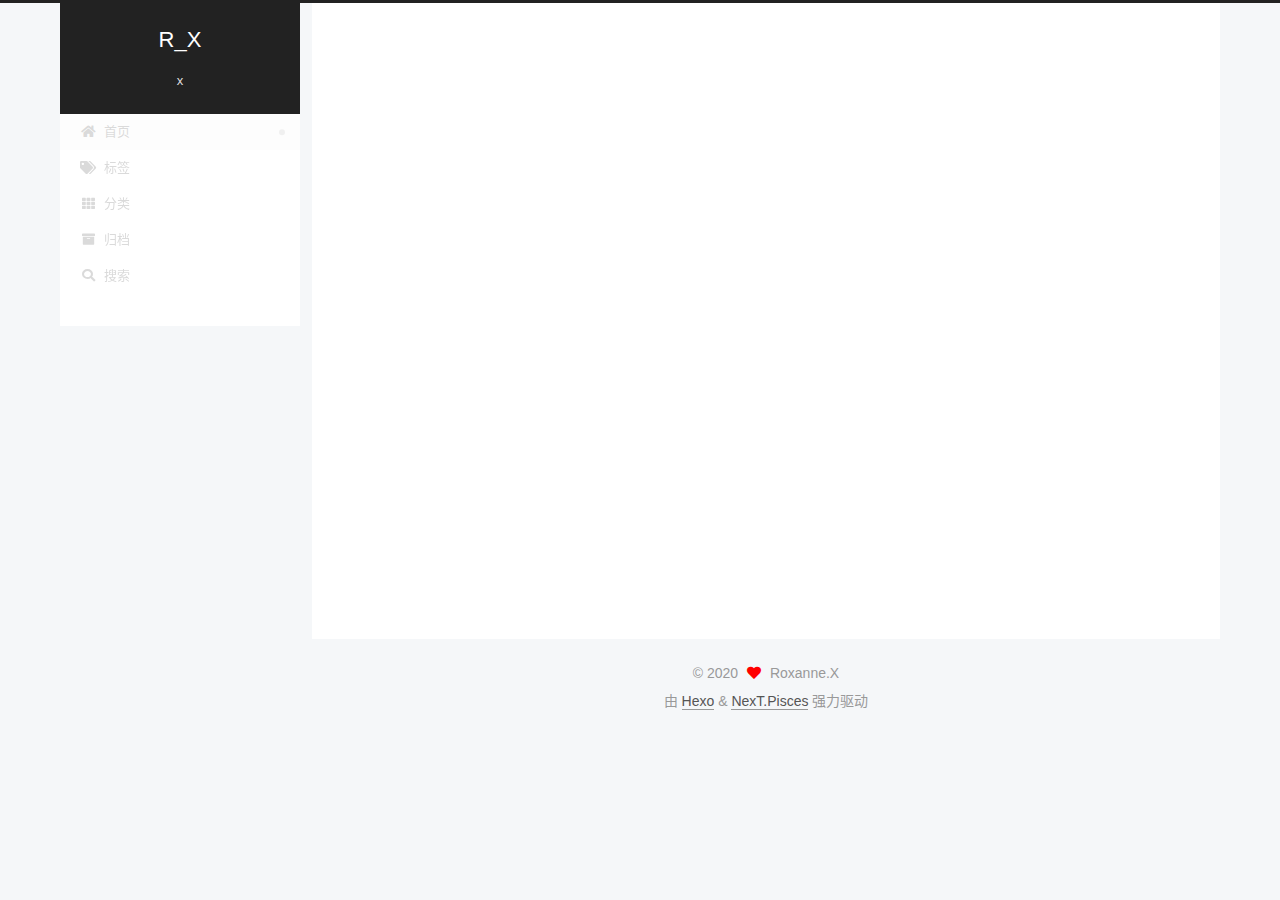
==== commit 378858a0: "Site updated: 2020-06-23 14:27:38" ====
--- a/index.html
+++ b/index.html
@@ -331,7 +331,7 @@
                   <i class="far fa-calendar-check"></i>
                 </span>
                 <span class="post-meta-item-text">更新于</span>
-                <time title="修改时间：2019-12-10 11:36:50" itemprop="dateModified" datetime="2019-12-10T11:36:50+08:00">2019-12-10</time>
+                <time title="修改时间：2020-06-23 14:15:34" itemprop="dateModified" datetime="2020-06-23T14:15:34+08:00">2020-06-23</time>
               </span>
 
           
@@ -346,19 +346,14 @@
 
       
           <p>Welcome to <a href="https://hexo.io/" target="_blank" rel="noopener">Hexo</a>! This is your very first post. Check <a href="https://hexo.io/docs/" target="_blank" rel="noopener">documentation</a> for more info. If you get any problems when using Hexo, you can find the answer in <a href="https://hexo.io/docs/troubleshooting.html" target="_blank" rel="noopener">troubleshooting</a> or you can ask me on <a href="https://github.com/hexojs/hexo/issues" target="_blank" rel="noopener">GitHub</a>.</p>
-<h2 id="Quick-Start"><a href="#Quick-Start" class="headerlink" title="Quick Start"></a>Quick Start</h2><h3 id="Create-a-new-post"><a href="#Create-a-new-post" class="headerlink" title="Create a new post"></a>Create a new post</h3><figure class="highlight bash"><table><tr><td class="gutter"><pre><span class="line">1</span><br></pre></td><td class="code"><pre><span class="line">$ hexo new <span class="string">"My New Post"</span></span><br></pre></td></tr></table></figure>
-
-<p>More info: <a href="https://hexo.io/docs/writing.html" target="_blank" rel="noopener">Writing</a></p>
-<h3 id="Run-server"><a href="#Run-server" class="headerlink" title="Run server"></a>Run server</h3><figure class="highlight bash"><table><tr><td class="gutter"><pre><span class="line">1</span><br></pre></td><td class="code"><pre><span class="line">$ hexo server</span><br></pre></td></tr></table></figure>
-
-<p>More info: <a href="https://hexo.io/docs/server.html" target="_blank" rel="noopener">Server</a></p>
-<h3 id="Generate-static-files"><a href="#Generate-static-files" class="headerlink" title="Generate static files"></a>Generate static files</h3><figure class="highlight bash"><table><tr><td class="gutter"><pre><span class="line">1</span><br></pre></td><td class="code"><pre><span class="line">$ hexo generate</span><br></pre></td></tr></table></figure>
-
-<p>More info: <a href="https://hexo.io/docs/generating.html" target="_blank" rel="noopener">Generating</a></p>
-<h3 id="Deploy-to-remote-sites"><a href="#Deploy-to-remote-sites" class="headerlink" title="Deploy to remote sites"></a>Deploy to remote sites</h3><figure class="highlight bash"><table><tr><td class="gutter"><pre><span class="line">1</span><br></pre></td><td class="code"><pre><span class="line">$ hexo deploy</span><br></pre></td></tr></table></figure>
-
-<p>More info: <a href="https://hexo.io/docs/one-command-deployment.html" target="_blank" rel="noopener">Deployment</a></p>
-
+          <!--noindex-->
+            <div class="post-button">
+              <a class="btn" href="/2020/04/30/hello-world/#more" rel="contents">
+                阅读全文 &raquo;
+              </a>
+            </div>
+          <!--/noindex-->
+        
       
     </div>
 
--- a/css/main.css
+++ b/css/main.css
@@ -1340,7 +1340,7 @@
 }
 .links-of-author a::before,
 .links-of-author span.exturl::before {
-  background: #ff1fff;
+  background: #ffff95;
   border-radius: 50%;
   content: ' ';
   display: inline-block;
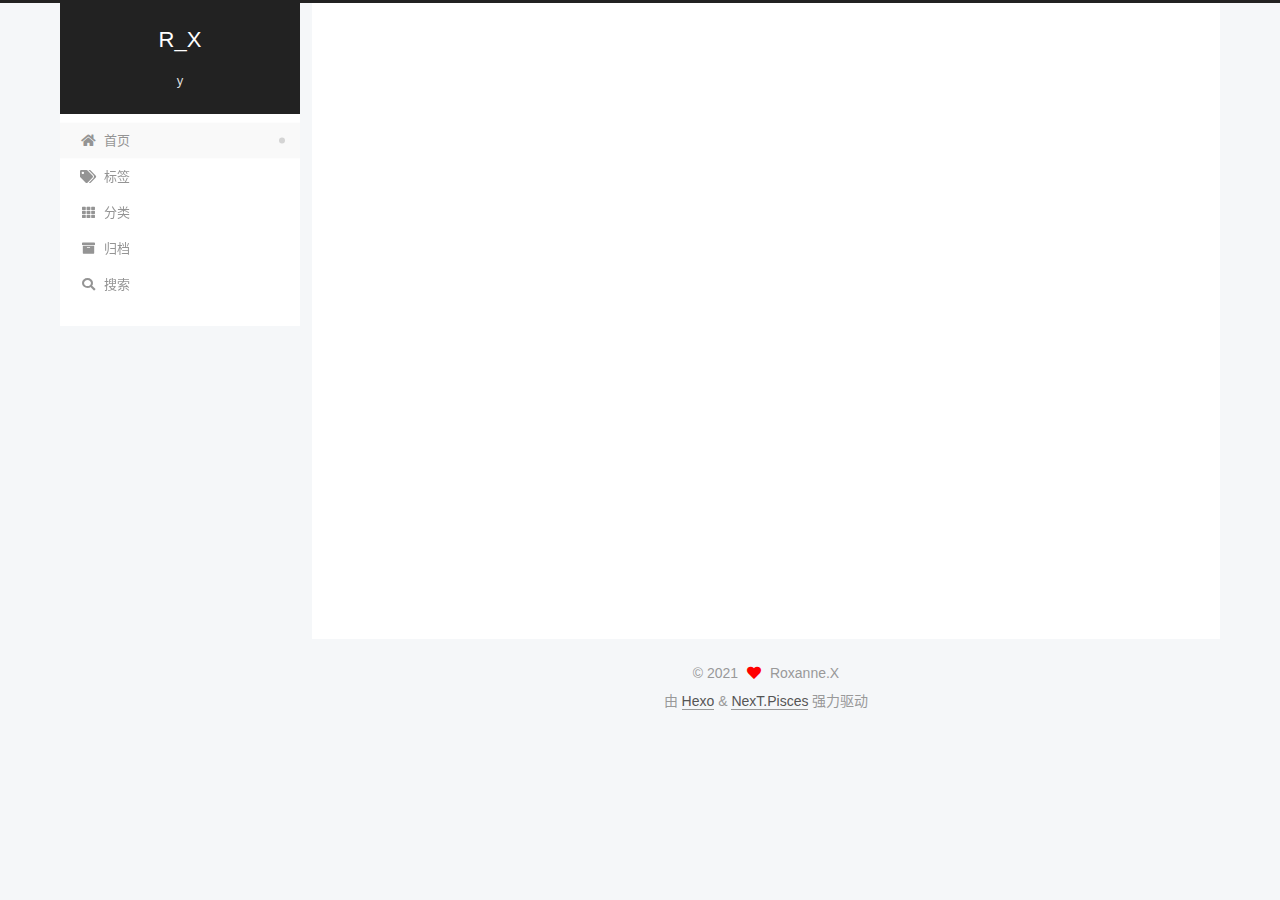
==== commit f01f2271: "Site updated: 2021-11-22 17:18:17" ====
--- a/index.html
+++ b/index.html
@@ -105,7 +105,7 @@
       <h1 class="site-title">R_X</h1>
       <i class="logo-line-after"></i>
     </a>
-      <p class="site-subtitle" itemprop="description">x</p>
+      <p class="site-subtitle" itemprop="description">y</p>
   </div>
 
   <div class="site-nav-right">
@@ -410,7 +410,7 @@
 <div class="copyright">
   
   &copy; 
-  <span itemprop="copyrightYear">2020</span>
+  <span itemprop="copyrightYear">2021</span>
   <span class="with-love">
     <i class="fa fa-heart"></i>
   </span>
--- a/css/main.css
+++ b/css/main.css
@@ -1340,7 +1340,7 @@
 }
 .links-of-author a::before,
 .links-of-author span.exturl::before {
-  background: #ffff95;
+  background: #bdffc6;
   border-radius: 50%;
   content: ' ';
   display: inline-block;
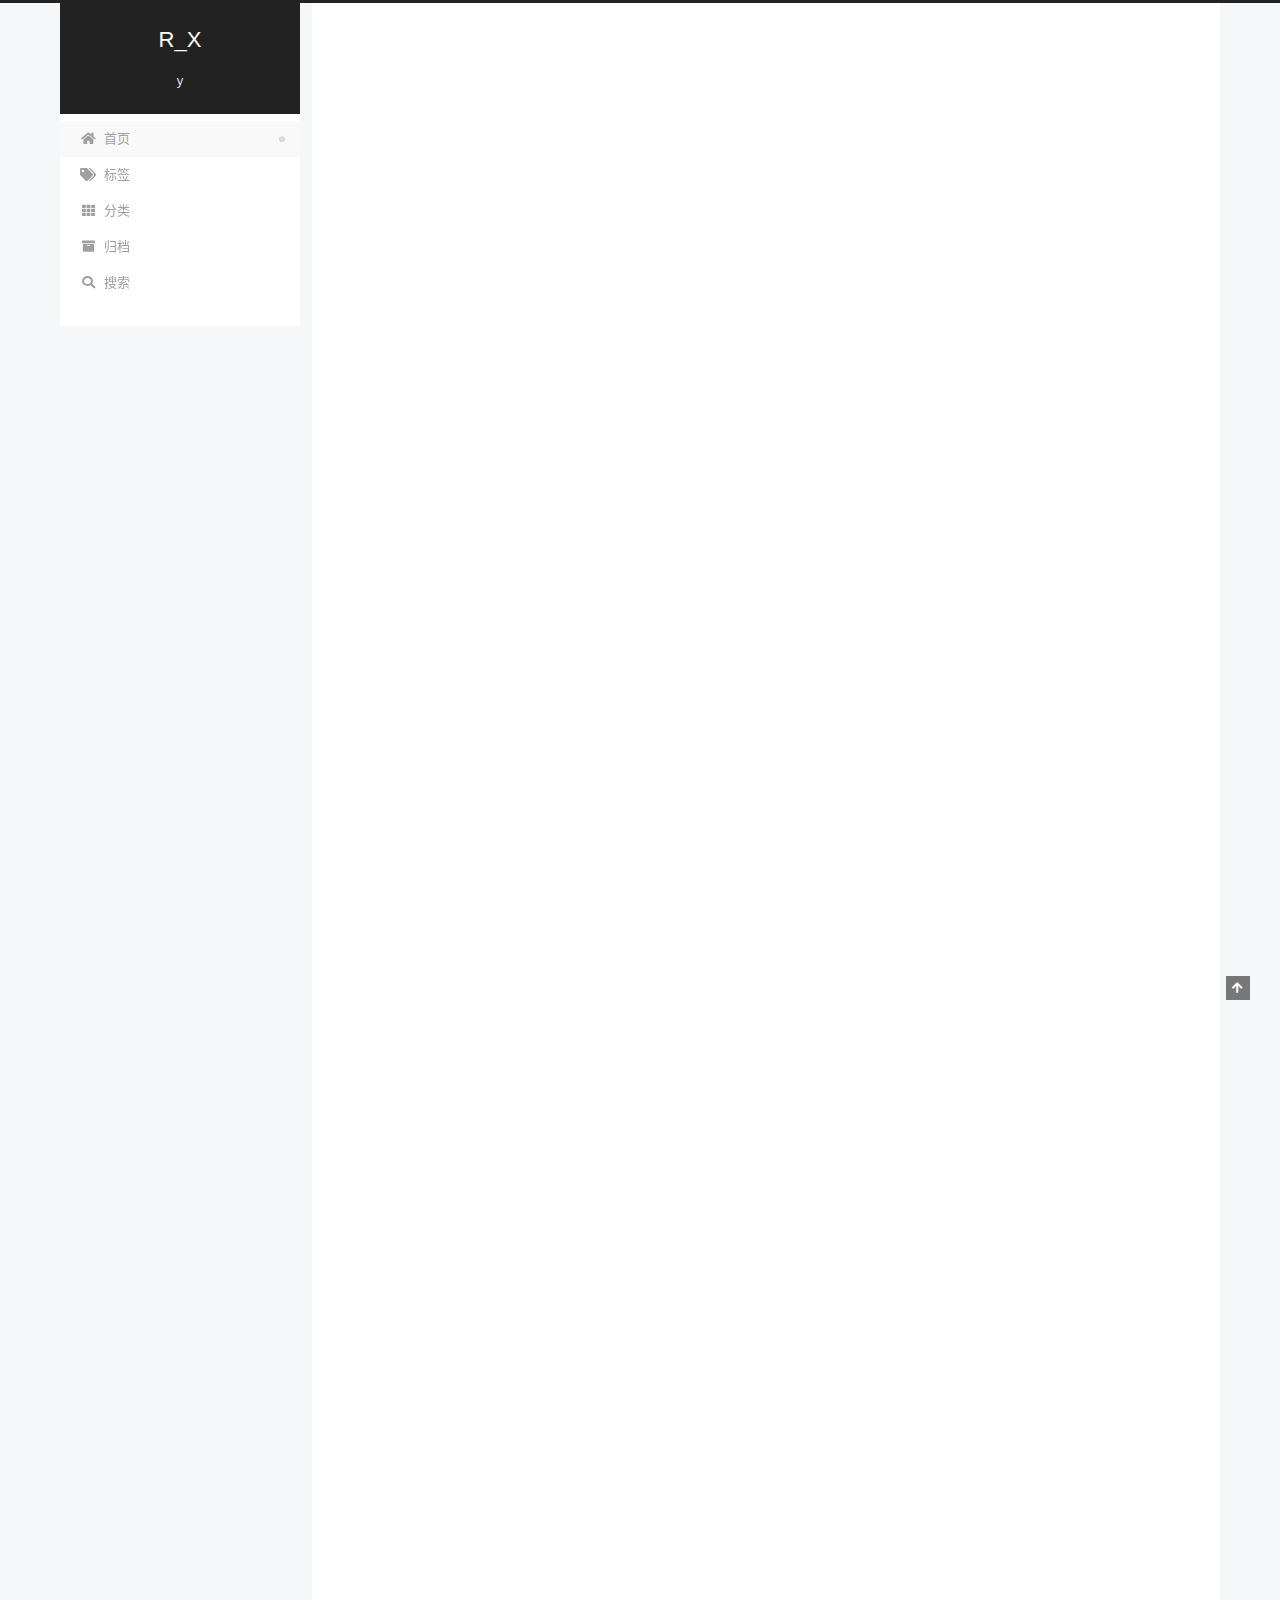
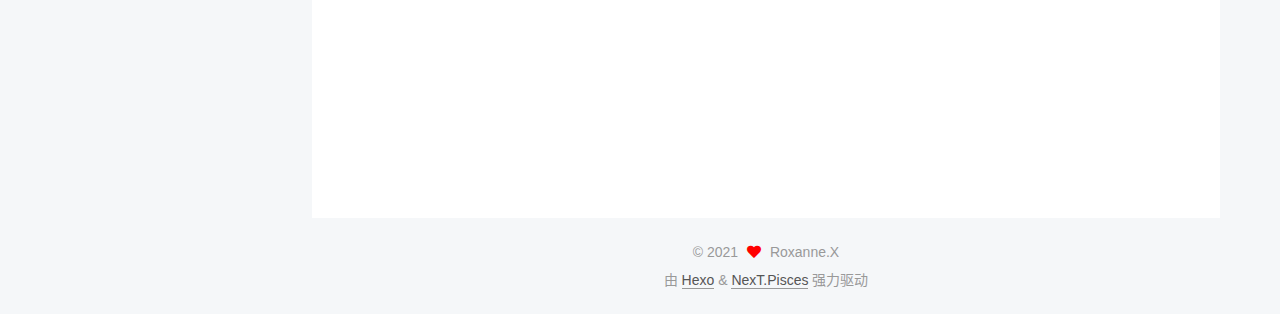
==== commit 6d96e3b5: "Site updated: 2021-11-23 11:30:27" ====
--- a/index.html
+++ b/index.html
@@ -210,10 +210,16 @@
       <div class="site-state-item site-state-posts">
           <a href="/archives/">
         
-          <span class="site-state-item-count">2</span>
+          <span class="site-state-item-count">3</span>
           <span class="site-state-item-name">日志</span>
         </a>
       </div>
+      <div class="site-state-item site-state-tags">
+            <a href="/tags/">
+          
+        <span class="site-state-item-count">1</span>
+        <span class="site-state-item-name">标签</span></a>
+      </div>
   </nav>
 </div>
 
@@ -239,6 +245,81 @@
 
         <div class="content index posts-expand">
           
+      
+  
+  
+  <article itemscope itemtype="http://schema.org/Article" class="post-block" lang="zh-CN">
+    <link itemprop="mainEntityOfPage" href="http://r_x.com/2021/11/23/book-list/">
+
+    <span hidden itemprop="author" itemscope itemtype="http://schema.org/Person">
+      <meta itemprop="image" content="/images/header.jpg">
+      <meta itemprop="name" content="Roxanne.X">
+      <meta itemprop="description" content="Be bold, go after what you really want.">
+    </span>
+
+    <span hidden itemprop="publisher" itemscope itemtype="http://schema.org/Organization">
+      <meta itemprop="name" content="R_X">
+    </span>
+      <header class="post-header">
+        <h2 class="post-title" itemprop="name headline">
+          
+            <a href="/2021/11/23/book-list/" class="post-title-link" itemprop="url">Book List</a>
+        </h2>
+
+        <div class="post-meta">
+            <span class="post-meta-item">
+              <span class="post-meta-item-icon">
+                <i class="far fa-calendar"></i>
+              </span>
+              <span class="post-meta-item-text">发表于</span>
+              
+
+              <time title="创建时间：2021-11-23 11:14:45 / 修改时间：11:29:07" itemprop="dateCreated datePublished" datetime="2021-11-23T11:14:45+08:00">2021-11-23</time>
+            </span>
+
+          
+
+        </div>
+      </header>
+
+    
+    
+    
+    <div class="post-body" itemprop="articleBody">
+
+      
+          <p>[toc]</p>
+<h1 id="计算机"><a href="#计算机" class="headerlink" title="计算机"></a>计算机</h1><h2 id="操作系统"><a href="#操作系统" class="headerlink" title="操作系统"></a>操作系统</h2><ul>
+<li><input disabled="" type="checkbox"> Linux私房菜</li>
+</ul>
+<h2 id="网络"><a href="#网络" class="headerlink" title="网络"></a>网络</h2><ul>
+<li><input disabled="" type="checkbox"> 自顶向下的计算机网络</li>
+</ul>
+<h2 id="组成原理"><a href="#组成原理" class="headerlink" title="组成原理"></a>组成原理</h2><h2 id="编程"><a href="#编程" class="headerlink" title="编程"></a>编程</h2><h3 id="语言"><a href="#语言" class="headerlink" title="语言"></a>语言</h3><h4 id="C"><a href="#C" class="headerlink" title="C"></a>C</h4><ul>
+<li><input disabled="" type="checkbox"> C和指针</li>
+<li><input disabled="" type="checkbox"> C的缺陷与陷阱</li>
+</ul>
+<h3 id="算法"><a href="#算法" class="headerlink" title="算法"></a>算法</h3><ul>
+<li><input disabled="" type="checkbox"> 编程珠玑</li>
+</ul>
+<h3 id="设计模式"><a href="#设计模式" class="headerlink" title="设计模式"></a>设计模式</h3><ul>
+<li><input disabled="" type="checkbox"> 大话设计模式</li>
+</ul>
+
+      
+    </div>
+
+    
+    
+    
+      <footer class="post-footer">
+        <div class="post-eof"></div>
+      </footer>
+  </article>
+  
+  
+  
+
       
   
   
